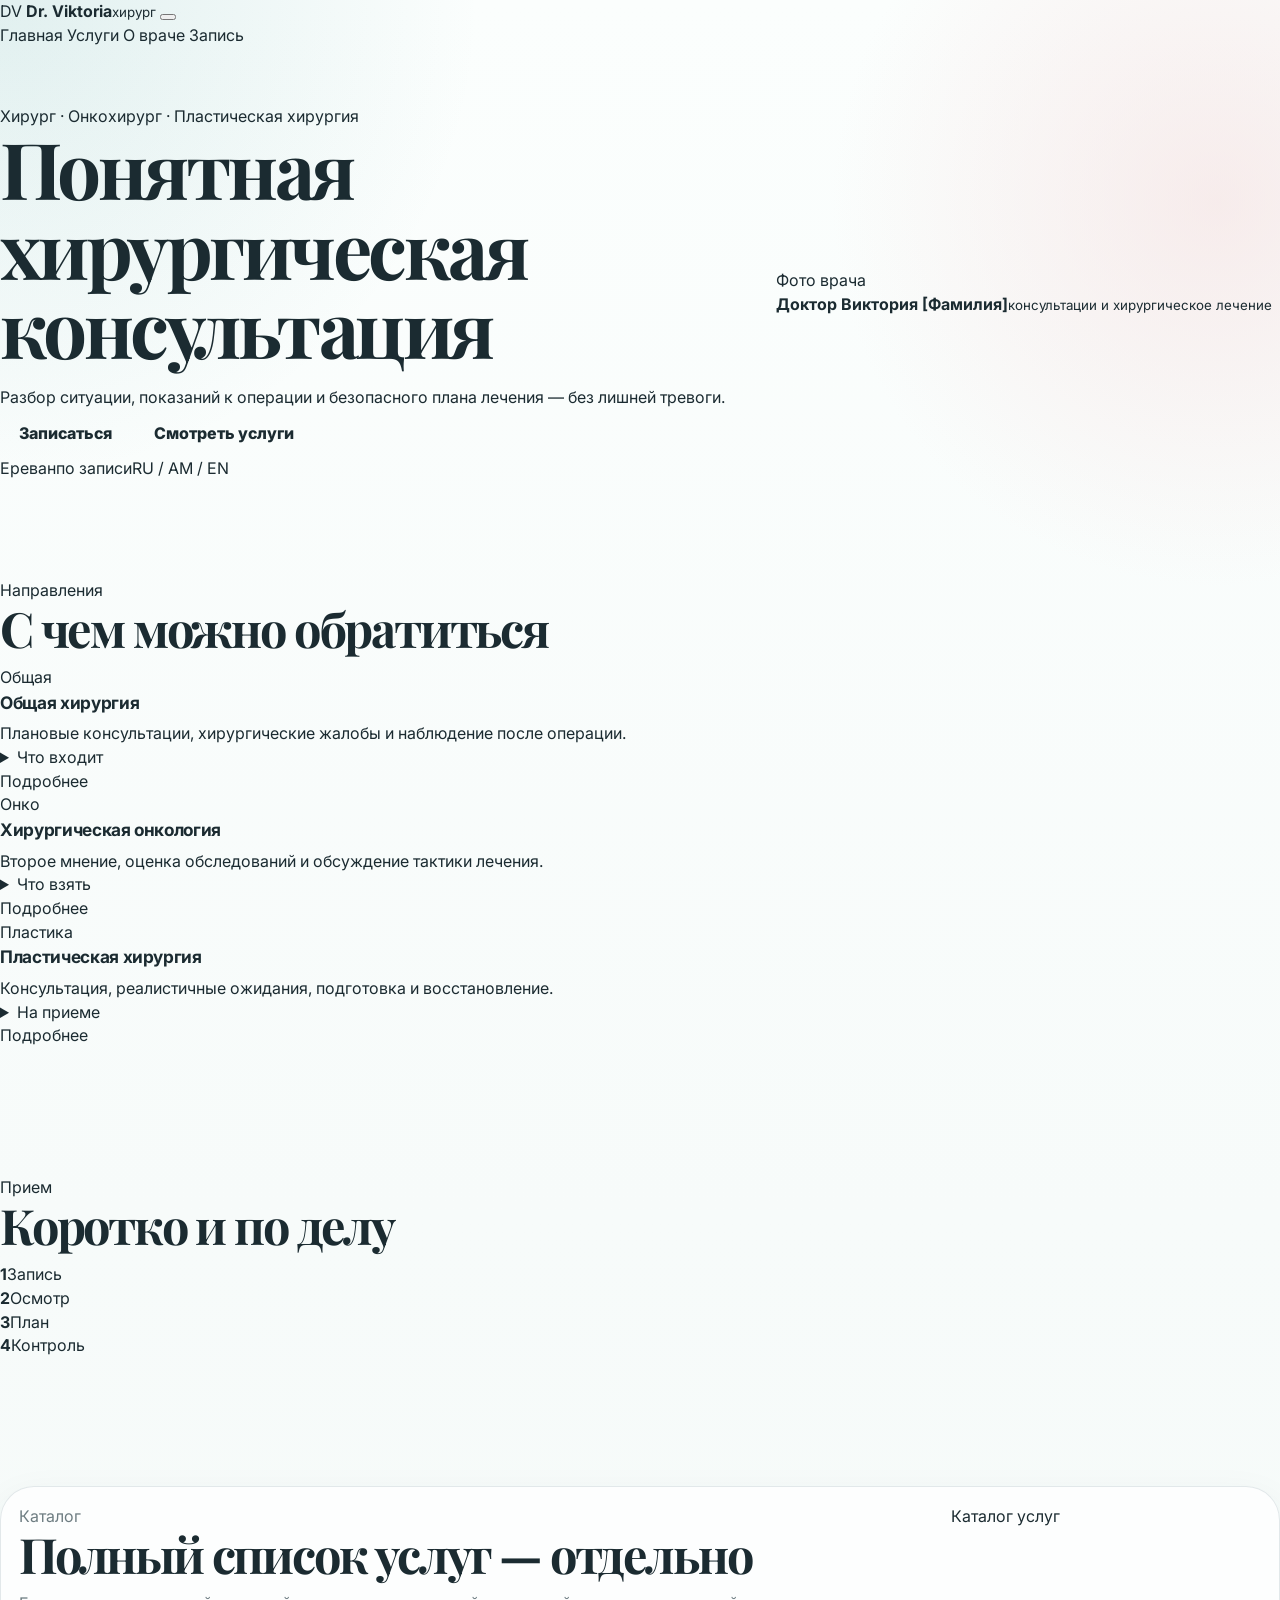
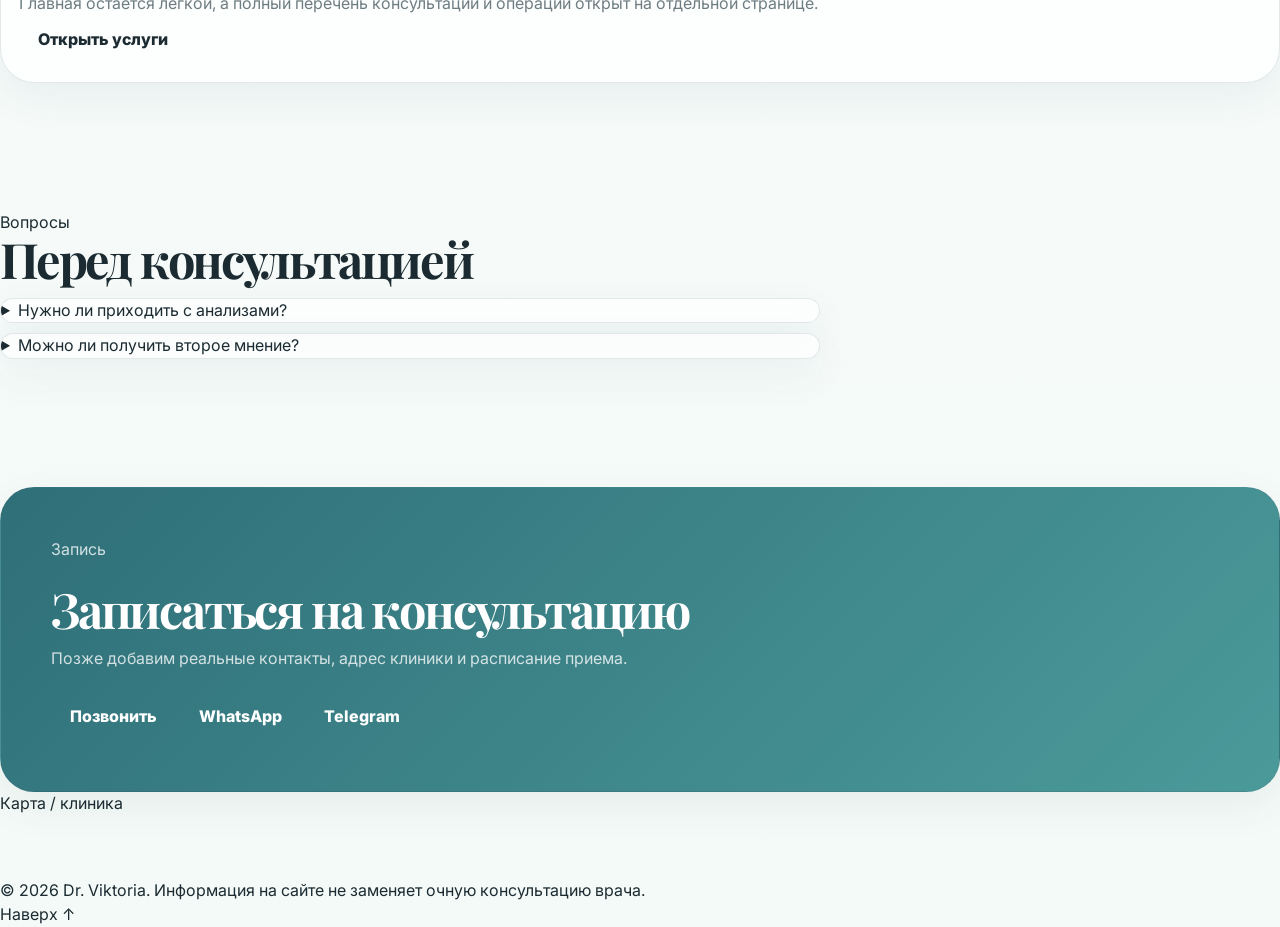
==== index.html @ 101739ef "Rebuild homepage with clean compact structure" ====
<!doctype html>
<html lang="ru">
  <head>
    <meta charset="UTF-8" />
    <meta name="viewport" content="width=device-width, initial-scale=1.0" />
    <meta name="description" content="Dr. Viktoria — хирург: консультации, общая хирургия, онкохирургия и пластическая хирургия." />
    <title>Dr. Viktoria — хирург</title>
    <link rel="preconnect" href="https://fonts.googleapis.com" />
    <link rel="preconnect" href="https://fonts.gstatic.com" crossorigin />
    <link href="https://fonts.googleapis.com/css2?family=Inter:wght@400;500;600;700;800&family=Playfair+Display:wght@600;700&display=swap" rel="stylesheet" />
    <link rel="stylesheet" href="styles.css?v=5" />
  </head>
  <body>
    <header class="header">
      <a class="brand" href="index.html" aria-label="На главную">
        <span class="brand-mark">DV</span>
        <span><strong>Dr. Viktoria</strong><small>хирург</small></span>
      </a>

      <button class="menu-button" type="button" aria-label="Открыть меню" aria-expanded="false">
        <span></span><span></span>
      </button>

      <nav class="nav" aria-label="Основная навигация">
        <a href="index.html">Главная</a>
        <a href="services.html">Услуги</a>
        <a href="about.html">О враче</a>
        <a class="nav-cta" href="#contacts">Запись</a>
      </nav>
    </header>

    <main>
      <section class="hero container">
        <div class="hero-copy">
          <p class="label">Хирург · Онкохирург · Пластическая хирургия</p>
          <h1>Понятная хирургическая консультация</h1>
          <p class="lead">Разбор ситуации, показаний к операции и безопасного плана лечения — без лишней тревоги.</p>
          <div class="actions">
            <a class="button primary" href="#contacts">Записаться</a>
            <a class="button secondary" href="services.html">Смотреть услуги</a>
          </div>
          <div class="chips" aria-label="Краткая информация">
            <span>Ереван</span><span>по записи</span><span>RU / AM / EN</span>
          </div>
        </div>
        <div class="photo-card hero-photo">
          <span>Фото врача</span>
          <div class="photo-note"><strong>Доктор Виктория [Фамилия]</strong><small>консультации и хирургическое лечение</small></div>
        </div>
      </section>

      <section class="section container">
        <div class="section-head">
          <p class="label">Направления</p>
          <h2>С чем можно обратиться</h2>
        </div>

        <div class="cards three">
          <article class="card service-preview">
            <div class="thumb">Общая</div>
            <h3>Общая хирургия</h3>
            <p>Плановые консультации, хирургические жалобы и наблюдение после операции.</p>
            <details>
              <summary>Что входит</summary>
              <p>Прием, осмотр, разбор обследований и план дальнейших действий.</p>
            </details>
            <a class="text-link" href="services.html#general">Подробнее</a>
          </article>

          <article class="card service-preview">
            <div class="thumb blue">Онко</div>
            <h3>Хирургическая онкология</h3>
            <p>Второе мнение, оценка обследований и обсуждение тактики лечения.</p>
            <details>
              <summary>Что взять</summary>
              <p>Заключения, анализы, снимки и предложенный ранее план лечения.</p>
            </details>
            <a class="text-link" href="services.html#oncology">Подробнее</a>
          </article>

          <article class="card service-preview">
            <div class="thumb pink">Пластика</div>
            <h3>Пластическая хирургия</h3>
            <p>Консультация, реалистичные ожидания, подготовка и восстановление.</p>
            <details>
              <summary>На приеме</summary>
              <p>Разбор запроса, медицинских ограничений и возможного плана коррекции.</p>
            </details>
            <a class="text-link" href="services.html#plastic">Подробнее</a>
          </article>
        </div>
      </section>

      <section class="section container compact">
        <div class="process-card">
          <div>
            <p class="label">Прием</p>
            <h2>Коротко и по делу</h2>
          </div>
          <div class="steps">
            <div class="step"><b>1</b><span>Запись</span></div>
            <div class="step"><b>2</b><span>Осмотр</span></div>
            <div class="step"><b>3</b><span>План</span></div>
            <div class="step"><b>4</b><span>Контроль</span></div>
          </div>
        </div>
      </section>

      <section class="section container compact">
        <div class="wide-card">
          <div>
            <p class="label">Каталог</p>
            <h2>Полный список услуг — отдельно</h2>
            <p>Главная остается легкой, а полный перечень консультаций и операций открыт на отдельной странице.</p>
            <a class="button secondary" href="services.html">Открыть услуги</a>
          </div>
          <div class="image-slot">Каталог услуг</div>
        </div>
      </section>

      <section class="section faq-section" id="faq">
        <div class="container">
          <div class="section-head">
            <p class="label">Вопросы</p>
            <h2>Перед консультацией</h2>
          </div>
          <div class="faq-list">
            <details class="faq-item">
              <summary>Нужно ли приходить с анализами?</summary>
              <p>Если обследования уже есть, лучше взять их с собой. Если нет — врач подскажет, что действительно нужно.</p>
            </details>
            <details class="faq-item">
              <summary>Можно ли получить второе мнение?</summary>
              <p>Да, можно прийти с диагнозом, заключениями и предложенным планом лечения.</p>
            </details>
          </div>
        </div>
      </section>

      <section class="section container" id="contacts">
        <div class="contact-grid">
          <div class="contact-card">
            <p class="label">Запись</p>
            <h2>Записаться на консультацию</h2>
            <p>Позже добавим реальные контакты, адрес клиники и расписание приема.</p>
            <div class="actions">
              <a class="button light" href="tel:+000000000000">Позвонить</a>
              <a class="button light" href="https://wa.me/000000000000">WhatsApp</a>
              <a class="button light" href="https://t.me/username">Telegram</a>
            </div>
          </div>
          <div class="image-slot map-slot">Карта / клиника</div>
        </div>
      </section>
    </main>

    <footer class="footer container">
      <p>© <span id="year"></span> Dr. Viktoria. Информация на сайте не заменяет очную консультацию врача.</p>
      <a href="#top">Наверх ↑</a>
    </footer>

    <script src="script.js?v=3"></script>
  </body>
</html>
---- styles.css ----
:root {
  --bg: #f7fbfa;
  --bg-soft: #edf6f4;
  --surface: #ffffff;
  --surface-soft: #f6fbfa;
  --ink: #1b2b31;
  --muted: #6e7d82;
  --line: rgba(67, 103, 111, 0.14);
  --accent: #5aa7a9;
  --accent-dark: #2f6f78;
  --accent-soft: #dff3f2;
  --blush: #f4dfdf;
  --sand: #f7efe5;
  --shadow: 0 20px 55px rgba(31, 73, 80, 0.1);
  --radius-xl: 34px;
  --radius-lg: 26px;
  --radius-md: 18px;
  --max: 1140px;
}

* { box-sizing: border-box; }
html { scroll-behavior: smooth; }
body {
  margin: 0;
  color: var(--ink);
  background:
    radial-gradient(circle at 0% 0%, rgba(90, 167, 169, 0.16), transparent 30rem),
    radial-gradient(circle at 95% 8%, rgba(244, 223, 223, 0.58), transparent 24rem),
    linear-gradient(180deg, #fbfefd 0%, var(--bg) 48%, #f4faf8 100%);
  font-family: Inter, system-ui, -apple-system, BlinkMacSystemFont, "Segoe UI", sans-serif;
  line-height: 1.48;
}
body.nav-open { overflow: hidden; }
a { color: inherit; text-decoration: none; }
button { font: inherit; }

.site-header {
  position: sticky;
  top: 0;
  z-index: 50;
  display: flex;
  align-items: center;
  justify-content: space-between;
  gap: 18px;
  width: min(var(--max), calc(100% - 32px));
  margin: 14px auto 0;
  padding: 10px 12px 10px 14px;
  border: 1px solid rgba(255, 255, 255, 0.8);
  border-radius: 999px;
  background: rgba(251, 254, 253, 0.86);
  box-shadow: 0 16px 42px rgba(31, 73, 80, 0.09);
  backdrop-filter: blur(18px);
}
.logo { display: inline-flex; align-items: center; gap: 10px; min-width: max-content; }
.logo-mark {
  display: grid;
  place-items: center;
  width: 40px;
  height: 40px;
  border-radius: 50%;
  color: #fff;
  background: linear-gradient(135deg, var(--accent-dark), var(--accent));
  font-family: "Playfair Display", Georgia, serif;
  font-weight: 700;
  letter-spacing: -0.04em;
}
.logo strong, .logo small { display: block; }
.logo strong { font-size: 0.96rem; line-height: 1.1; }
.logo small { color: var(--muted); font-size: 0.76rem; }
.main-nav { display: flex; align-items: center; justify-content: center; gap: 4px; }
.main-nav a {
  padding: 9px 12px;
  border-radius: 999px;
  color: rgba(27, 43, 49, 0.7);
  font-size: 0.92rem;
  transition: color 0.2s ease, background 0.2s ease;
}
.main-nav a:hover, .main-nav a:focus-visible, .main-nav a.active { color: var(--ink); background: rgba(90, 167, 169, 0.12); }
.nav-contact { color: var(--accent-dark) !important; font-weight: 800; }
.nav-toggle { display: none; width: 42px; height: 42px; border: 0; border-radius: 50%; background: var(--accent-dark); cursor: pointer; }
.nav-toggle span { display: block; width: 18px; height: 2px; margin: 5px auto; border-radius: 99px; background: #fff; transition: transform 0.2s ease; }
body.nav-open .nav-toggle span:first-child { transform: translateY(3.5px) rotate(45deg); }
body.nav-open .nav-toggle span:last-child { transform: translateY(-3.5px) rotate(-45deg); }

.section-pad { width: min(var(--max), calc(100% - 32px)); margin-inline: auto; }
.section { padding-top: 64px; padding-bottom: 64px; }
.compact-section { padding-top: 48px; padding-bottom: 48px; }

h1, h2, h3, p { margin-top: 0; }
h1, h2 { font-family: "Playfair Display", Georgia, serif; letter-spacing: -0.045em; line-height: 1.02; }
h1 { max-width: 760px; margin-bottom: 18px; font-size: clamp(3rem, 6.1vw, 5.55rem); }
h2 { margin-bottom: 14px; font-size: clamp(2rem, 3.8vw, 3.65rem); }
h3 { margin-bottom: 7px; font-size: 1.08rem; letter-spacing: -0.02em; }
p { margin-bottom: 0; }
.eyebrow { margin: 0 0 10px; color: var(--accent-dark); font-size: 0.73rem; font-weight: 800; letter-spacing: 0.12em; text-transform: uppercase; }
.hero-text, .section-heading p:not(.eyebrow), .page-hero p, .wide-card p, .direction-card p, .service-card p, .faq-item p, .contact-card p, .case-card p { color: var(--muted); }

.button {
  display: inline-flex;
  align-items: center;
  justify-content: center;
  min-height: 46px;
  padding: 11px 18px;
  border: 1px solid transparent;
  border-radius: 999px;
  font-weight: 800;
  transition: transform 0.2s ease, box-shadow 0.2s ease, background 0.2s ease;
}
.button:hover, .button:focus-visible { transform: translateY(-2px); }
.button-primary { color: #fff; background: linear-gradient(135deg, var(--accent-dark), var(--accent)); box-shadow: 0 14px 30px rgba(47, 111, 120, 0.18); }
.button-secondary { color: var(--accent-dark); background: rgba(255, 255, 255, 0.78); border-color: var(--line); }
.button-light { color: var(--accent-dark); background: #fff; }
.hero-actions, .contact-actions { display: flex; flex-wrap: wrap; gap: 10px; }

.hero {
  display: grid;
  grid-template-columns: minmax(0, 1.02fr) minmax(300px, 0.7fr);
  gap: 42px;
  align-items: center;
  padding: 58px 0 34px;
}
.hero-text { max-width: 560px; margin-bottom: 24px; font-size: clamp(1rem, 1.35vw, 1.18rem); }
.hero-pills { display: flex; flex-wrap: wrap; gap: 8px; margin-top: 22px; }
.hero-pills span {
  display: inline-flex;
  padding: 8px 12px;
  border: 1px solid var(--line);
  border-radius: 999px;
  color: var(--accent-dark);
  background: rgba(255, 255, 255, 0.64);
  font-size: 0.86rem;
  font-weight: 800;
}

.hero-visual {
  position: relative;
  min-height: 420px;
  padding: 16px;
  border-radius: var(--radius-xl);
  background: linear-gradient(180deg, rgba(255,255,255,.62), rgba(255,255,255,.2));
  box-shadow: var(--shadow);
}
.visual-placeholder {
  position: relative;
  display: grid;
  place-items: center;
  border: 1px dashed rgba(47, 111, 120, 0.23);
  color: rgba(47, 111, 120, 0.72);
  background:
    radial-gradient(circle at 30% 20%, rgba(255,255,255,.75), transparent 9rem),
    linear-gradient(135deg, var(--accent-soft), #f9fdfc);
  overflow: hidden;
}
.visual-placeholder::before,
.visual-placeholder::after {
  content: "";
  position: absolute;
  border-radius: 999px;
  background: rgba(255,255,255,.48);
}
.visual-placeholder::before { width: 120px; height: 120px; right: -34px; top: -28px; }
.visual-placeholder::after { width: 90px; height: 90px; left: -30px; bottom: -26px; background: rgba(90,167,169,.12); }
.visual-placeholder span, .case-image { position: relative; z-index: 1; font-weight: 800; }
.accent-soft { background: linear-gradient(135deg, #e0f2f8, #f8fdfd); }
.blush-soft { background: linear-gradient(135deg, var(--blush), #fff9f9); color: rgba(128, 82, 89, 0.78); border-color: rgba(180, 115, 126, 0.2); }
.portrait-placeholder { width: 100%; height: 100%; min-height: 388px; border-radius: 28px; }
.placeholder-icon {
  display: grid;
  place-items: center;
  width: 122px;
  height: 122px;
  border-radius: 50%;
  background: rgba(255,255,255,.6);
}
.floating-note {
  position: absolute;
  right: 28px;
  bottom: 28px;
  z-index: 2;
  max-width: calc(100% - 56px);
  padding: 14px 16px;
  border: 1px solid rgba(255,255,255,.72);
  border-radius: 18px;
  background: rgba(255,255,255,.82);
  box-shadow: 0 16px 38px rgba(31, 73, 80, 0.12);
  backdrop-filter: blur(14px);
}
.floating-note strong, .floating-note span { display: block; }
.floating-note span { color: var(--muted); font-size: 0.86rem; margin-top: 2px; }

.section-heading { max-width: 760px; margin-bottom: 28px; }
.light-heading { margin-bottom: 22px; }
.directions-grid { display: grid; grid-template-columns: repeat(3, minmax(0, 1fr)); gap: 16px; }
.direction-card, .service-card, .wide-card, .faq-item, .contact-card, .documents-grid article, .case-card {
  border: 1px solid var(--line);
  background: rgba(255,255,255,.72);
  box-shadow: 0 15px 42px rgba(31, 73, 80, 0.065);
}
.direction-card { border-radius: var(--radius-lg); overflow: hidden; }
.card-media { height: 150px; border: 0; border-radius: 0; }
.card-body { padding: 18px; }
.direction-card details, .service-card details { margin-top: 12px; color: var(--muted); }
.direction-card summary, .service-card summary {
  cursor: pointer;
  color: var(--accent-dark);
  font-weight: 800;
}
.direction-card ul { margin: 10px 0 0; padding-left: 18px; color: var(--muted); }
.card-link { display: inline-flex; margin-top: 16px; color: var(--accent-dark); font-weight: 800; }
.card-link::after { content: " →"; }

.feature-band {
  display: grid;
  grid-template-columns: minmax(240px, .62fr) minmax(0, 1fr);
  gap: 20px;
  align-items: center;
  padding-top: 44px;
  padding-bottom: 44px;
}
.mini-steps { display: grid; grid-template-columns: repeat(4, minmax(0, 1fr)); gap: 10px; }
.mini-steps article {
  display: flex;
  align-items: center;
  gap: 10px;
  min-height: 74px;
  padding: 14px;
  border: 1px solid var(--line);
  border-radius: var(--radius-md);
  background: rgba(255,255,255,.7);
}
.mini-steps span {
  display: grid;
  place-items: center;
  flex: 0 0 auto;
  width: 32px;
  height: 32px;
  border-radius: 50%;
  color: #fff;
  background: var(--accent-dark);
  font-weight: 800;
}

.split-lite { padding-top: 44px; padding-bottom: 44px; }
.wide-card {
  display: grid;
  grid-template-columns: minmax(0, 1fr) 310px;
  gap: 18px;
  align-items: stretch;
  padding: 18px;
  border-radius: var(--radius-xl);
}
.wide-card-copy { padding: 14px 10px 14px 14px; }
.wide-card-copy p { max-width: 560px; margin-bottom: 18px; }
.wide-card-media { min-height: 220px; border-radius: 22px; }

.muted {
  width: 100%;
  max-width: none;
  border-top: 1px solid rgba(67, 103, 111, 0.08);
  border-bottom: 1px solid rgba(67, 103, 111, 0.08);
  background: linear-gradient(180deg, var(--bg-soft), #f7fbfa);
}
.faq-list { display: grid; gap: 10px; max-width: 820px; }
.faq-item { border-radius: 18px; overflow: hidden; }
.faq-item button {
  display: flex;
  align-items: center;
  justify-content: space-between;
  gap: 16px;
  width: 100%;
  padding: 17px 18px;
  border: 0;
  color: var(--ink);
  background: transparent;
  cursor: pointer;
  text-align: left;
  font-weight: 800;
}
.faq-item button span { display: grid; place-items: center; flex: 0 0 auto; width: 28px; height: 28px; border-radius: 50%; color: #fff; background: var(--accent-dark); transition: transform .2s ease; }
.faq-item.open button span { transform: rotate(45deg); }
.faq-item p { display: none; margin: -4px 18px 18px; max-width: 680px; }
.faq-item.open p { display: block; }

.contact-section { display: grid; grid-template-columns: minmax(0, 1fr) minmax(280px, .45fr); gap: 18px; padding-top: 54px; padding-bottom: 54px; }
.contact-card { padding: clamp(26px, 4.6vw, 50px); border-radius: var(--radius-xl); color: #fff; background: linear-gradient(135deg, var(--accent-dark), #4b9a9a); }
.contact-card .eyebrow, .contact-card p { color: rgba(255,255,255,.78); }
.contact-card p { margin-bottom: 22px; }
.contact-card .button-secondary { color: #fff; background: rgba(255,255,255,.12); border-color: rgba(255,255,255,.28); }
.contact-visual { min-height: 260px; border-radius: var(--radius-xl); }

.page-hero { padding: 66px 0 32px; }
.page-hero h1 { margin-bottom: 14px; }
.page-hero p { max-width: 670px; font-size: 1.04rem; color: var(--muted); }
.page-hero-visual, .about-hero { display: grid; grid-template-columns: minmax(0, 1fr) 320px; gap: 28px; align-items: center; }
.page-visual, .profile-photo { min-height: 260px; border-radius: var(--radius-xl); }
.filter-panel { display: flex; flex-wrap: wrap; gap: 8px; margin-bottom: 22px; }
.sticky-filter { position: sticky; top: 76px; z-index: 20; padding: 9px; margin-inline: -9px; border-radius: 999px; background: rgba(247,251,250,.82); backdrop-filter: blur(14px); }
.filter-btn { padding: 9px 14px; border: 1px solid var(--line); border-radius: 999px; color: var(--accent-dark); background: rgba(255,255,255,.78); cursor: pointer; font-weight: 800; }
.filter-btn.active { color: #fff; background: var(--accent-dark); }
.service-section-label { margin-top: 24px; }
.services-grid, .cases-grid, .documents-grid { display: grid; gap: 14px; }
.services-grid { grid-template-columns: repeat(3, minmax(0, 1fr)); }
.catalog-grid { margin-bottom: 28px; }
.service-card { min-height: 0; padding: 14px; border-radius: var(--radius-lg); }
.service-card.is-hidden { display: none; }
.visual-service { display: grid; gap: 14px; }
.service-media { height: 120px; border-radius: 18px; }
.service-card span, .case-card span, .documents-grid span {
  display: inline-block;
  margin-bottom: 8px;
  color: var(--accent-dark);
  font-size: 0.7rem;
  font-weight: 800;
  letter-spacing: 0.08em;
  text-transform: uppercase;
}
.service-card details p { margin-top: 8px; font-size: .92rem; }

.documents-grid { grid-template-columns: repeat(4, minmax(0, 1fr)); }
.documents-grid article { padding: 14px; border-radius: var(--radius-lg); }
.doc-thumb { height: 100px; margin-bottom: 12px; border-radius: 16px; }
.cases-grid { grid-template-columns: repeat(3, minmax(0, 1fr)); }
.case-card { padding: 14px; border-radius: var(--radius-lg); }
.case-image { display: grid; place-items: center; height: 170px; margin-bottom: 14px; border-radius: 18px; font-weight: 800; }

.site-footer { display: flex; align-items: center; justify-content: space-between; gap: 20px; width: min(var(--max), calc(100% - 32px)); margin: 0 auto; padding: 26px 0 34px; color: var(--muted); font-size: 0.88rem; }
.site-footer p { margin: 0; }
.site-footer a { color: var(--accent-dark); font-weight: 800; }

@media (max-width: 1080px) {
  .hero, .page-hero-visual, .about-hero, .feature-band, .wide-card, .contact-section { grid-template-columns: 1fr; }
  .directions-grid, .services-grid, .cases-grid { grid-template-columns: repeat(2, minmax(0, 1fr)); }
  .documents-grid { grid-template-columns: repeat(2, minmax(0, 1fr)); }
  .hero-visual { min-height: 360px; }
  .portrait-placeholder { min-height: 330px; }
}

@media (max-width: 820px) {
  .site-header { width: min(100% - 20px, var(--max)); margin-top: 10px; padding: 8px 10px 8px 12px; }
  .nav-toggle { display: block; }
  .main-nav { position: fixed; inset: 66px 10px auto; display: none; flex-direction: column; align-items: stretch; padding: 10px; border: 1px solid var(--line); border-radius: 22px; background: rgba(251,254,253,.98); box-shadow: var(--shadow); }
  body.nav-open .main-nav { display: flex; }
  .main-nav a { padding: 13px 14px; }
  .section-pad, .site-footer { width: min(100% - 22px, var(--max)); }

  .hero { padding: 34px 0 22px; gap: 20px; }
  h1 { font-size: clamp(2.34rem, 11.5vw, 4rem); margin-bottom: 12px; }
  h2 { font-size: clamp(1.8rem, 8.4vw, 2.8rem); margin-bottom: 10px; }
  h3 { font-size: 1rem; }
  .eyebrow { margin-bottom: 7px; font-size: 0.66rem; }
  .hero-text { margin-bottom: 17px; font-size: 0.96rem; }
  .button { min-height: 43px; padding: 10px 15px; }
  .hero-pills { margin-top: 16px; }
  .hero-pills span { padding: 7px 10px; font-size: .78rem; }

  .hero-visual { min-height: 270px; padding: 12px; border-radius: 26px; }
  .portrait-placeholder { min-height: 246px; border-radius: 21px; }
  .placeholder-icon { width: 96px; height: 96px; }
  .floating-note { right: 18px; bottom: 18px; max-width: calc(100% - 36px); padding: 11px 13px; border-radius: 15px; }
  .floating-note strong { font-size: .9rem; }
  .floating-note span { font-size: .76rem; }

  .section, .compact-section, .split-lite, .feature-band { padding-top: 42px; padding-bottom: 42px; }
  .directions-grid, .services-grid, .cases-grid, .documents-grid, .mini-steps { grid-template-columns: 1fr; }
  .section-heading { margin-bottom: 18px; }
  .card-media { height: 118px; }
  .card-body { padding: 15px; }
  .direction-card p, .wide-card p, .service-card p, .faq-item p, .contact-card p { font-size: .92rem; }
  .mini-steps { gap: 8px; }
  .mini-steps article { min-height: 54px; padding: 12px; }
  .wide-card { padding: 14px; border-radius: 24px; }
  .wide-card-copy { padding: 4px; }
  .wide-card-media { min-height: 150px; border-radius: 18px; }
  .page-hero { padding: 42px 0 18px; }
  .page-hero p { font-size: .96rem; }
  .page-visual, .profile-photo { min-height: 190px; border-radius: 22px; }
  .sticky-filter { position: static; padding: 0; margin-inline: 0; border-radius: 0; background: transparent; backdrop-filter: none; }
  .filter-panel { gap: 7px; margin-bottom: 16px; }
  .filter-btn { padding: 9px 12px; font-size: .84rem; }
  .service-media { height: 96px; }
  .doc-thumb { height: 82px; }
  .case-image { height: 140px; }
  .faq-item button { padding: 14px 15px; }
  .faq-item p { margin: -3px 15px 15px; }
  .contact-card { border-radius: 24px; }
  .contact-card p { margin-bottom: 16px; }
  .contact-visual { min-height: 170px; border-radius: 24px; }
  .site-footer { flex-direction: column; align-items: flex-start; padding-top: 22px; }
}

@media (max-width: 520px) {
  .logo-mark { width: 36px; height: 36px; }
  .logo strong { font-size: 0.86rem; }
  .logo small { font-size: 0.7rem; }
  .nav-toggle { width: 38px; height: 38px; }
  .hero-actions .button, .contact-actions .button { width: 100%; }
  .hero-pills { display: grid; grid-template-columns: repeat(3, 1fr); }
  .hero-pills span { justify-content: center; text-align: center; }
}
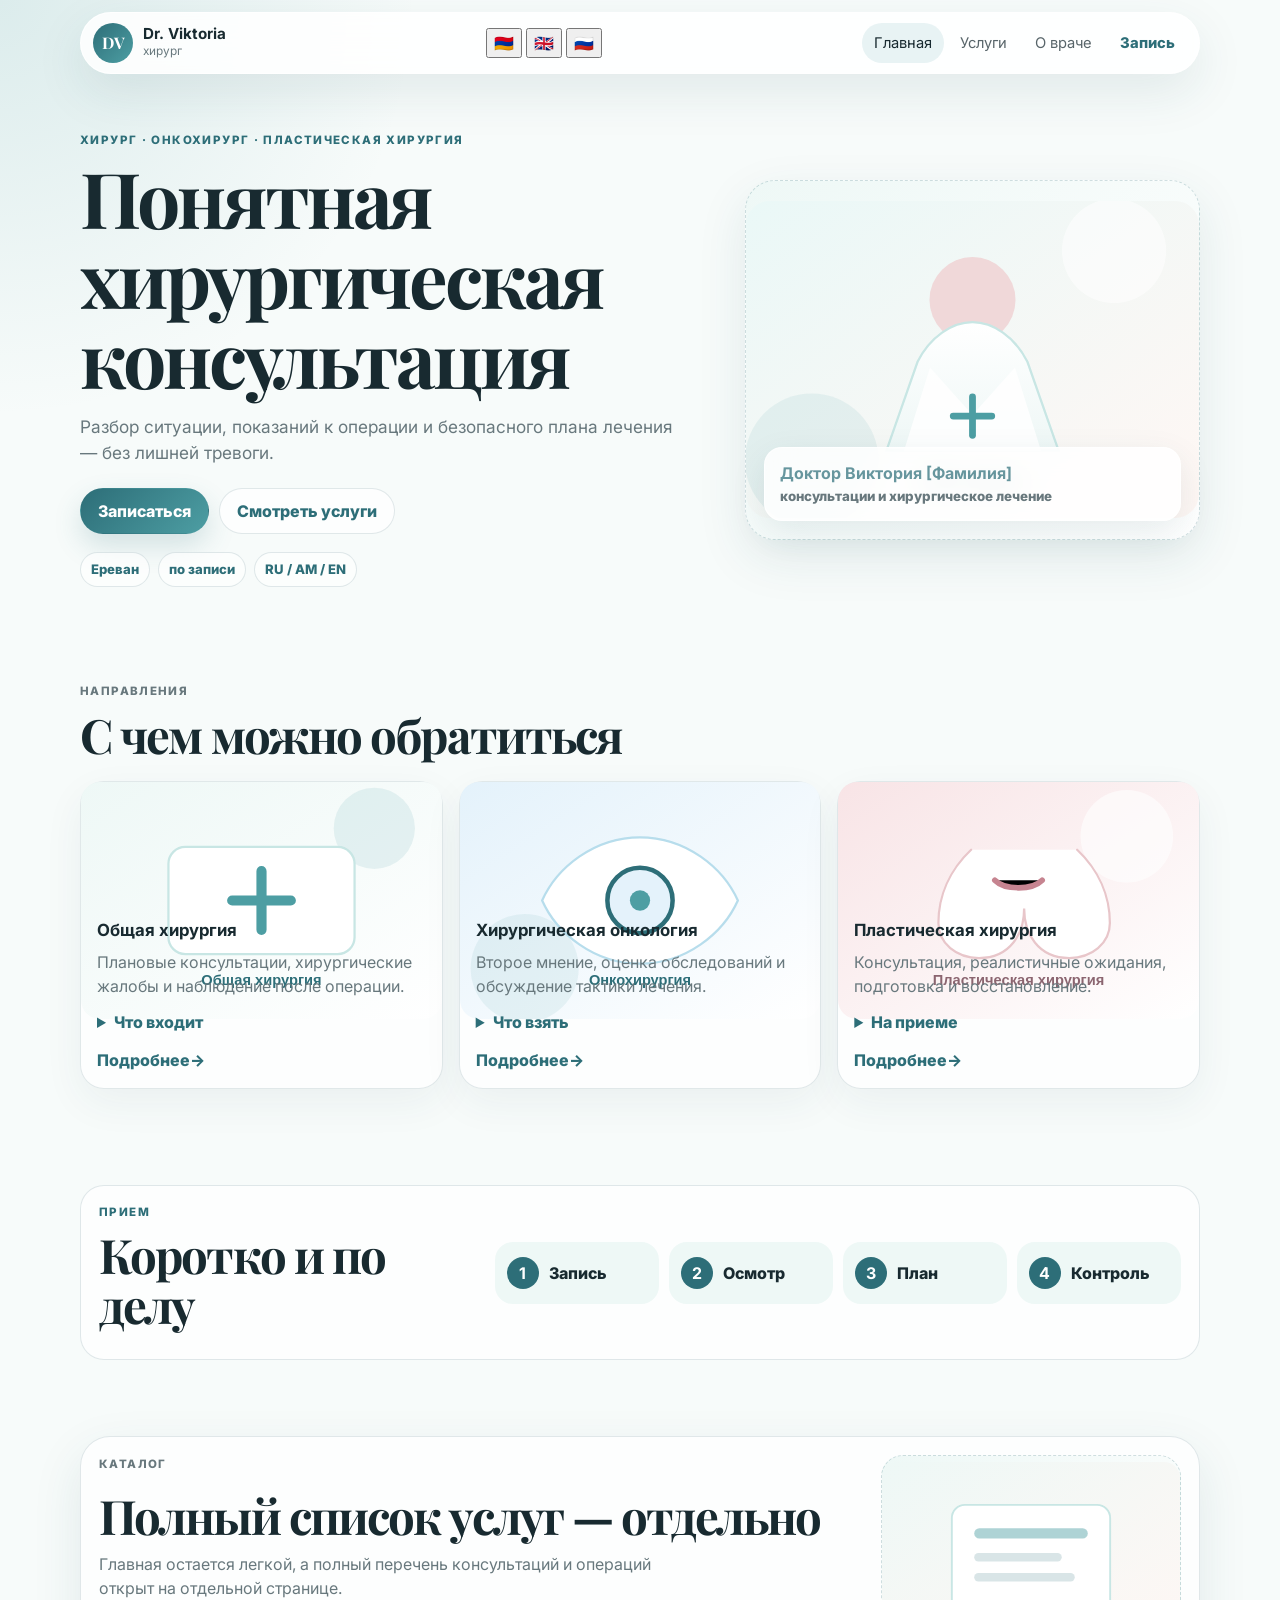
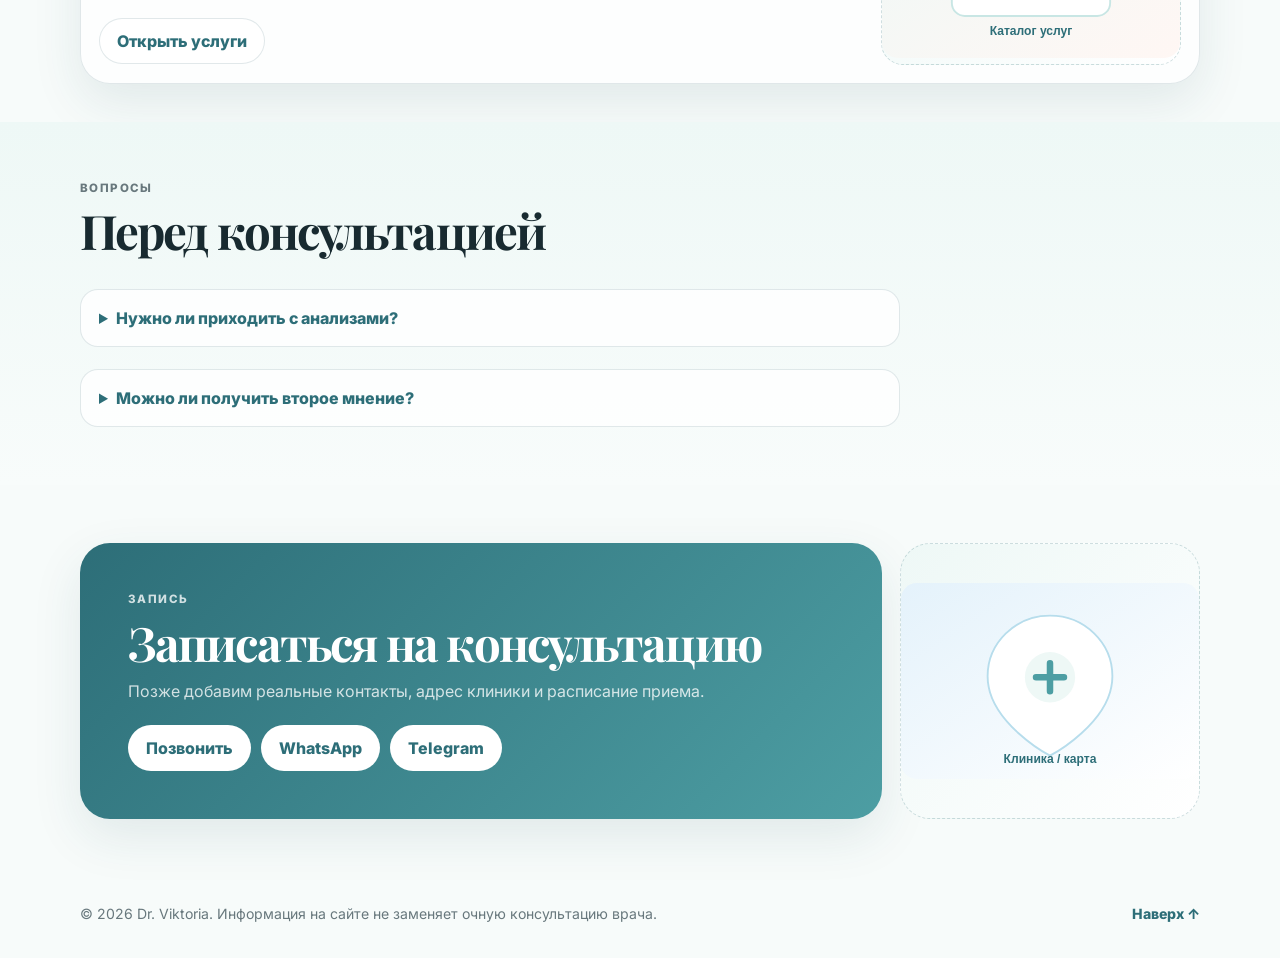
==== commit 39808188: "Add language switcher and placeholder images to homepage" ====
--- a/index.html
+++ b/index.html
@@ -8,85 +8,91 @@
     <link rel="preconnect" href="https://fonts.googleapis.com" />
     <link rel="preconnect" href="https://fonts.gstatic.com" crossorigin />
     <link href="https://fonts.googleapis.com/css2?family=Inter:wght@400;500;600;700;800&family=Playfair+Display:wght@600;700&display=swap" rel="stylesheet" />
-    <link rel="stylesheet" href="styles.css?v=5" />
+    <link rel="stylesheet" href="styles.css?v=6" />
   </head>
   <body>
     <header class="header">
       <a class="brand" href="index.html" aria-label="На главную">
         <span class="brand-mark">DV</span>
-        <span><strong>Dr. Viktoria</strong><small>хирург</small></span>
+        <span><strong>Dr. Viktoria</strong><small data-i18n="brand.role">хирург</small></span>
       </a>
+
+      <div class="language-switch" aria-label="Выбор языка">
+        <button type="button" data-lang="hy" aria-label="Հայերեն">🇦🇲</button>
+        <button type="button" data-lang="en" aria-label="English">🇬🇧</button>
+        <button type="button" data-lang="ru" aria-label="Русский">🇷🇺</button>
+      </div>
 
       <button class="menu-button" type="button" aria-label="Открыть меню" aria-expanded="false">
         <span></span><span></span>
       </button>
 
       <nav class="nav" aria-label="Основная навигация">
-        <a href="index.html">Главная</a>
-        <a href="services.html">Услуги</a>
-        <a href="about.html">О враче</a>
-        <a class="nav-cta" href="#contacts">Запись</a>
+        <a href="index.html" data-i18n="nav.home">Главная</a>
+        <a href="services.html" data-i18n="nav.services">Услуги</a>
+        <a href="about.html" data-i18n="nav.about">О враче</a>
+        <a class="nav-cta" href="#contacts" data-i18n="nav.book">Запись</a>
       </nav>
     </header>
 
     <main>
       <section class="hero container">
         <div class="hero-copy">
-          <p class="label">Хирург · Онкохирург · Пластическая хирургия</p>
-          <h1>Понятная хирургическая консультация</h1>
-          <p class="lead">Разбор ситуации, показаний к операции и безопасного плана лечения — без лишней тревоги.</p>
+          <p class="label" data-i18n="home.hero.label">Хирург · Онкохирург · Пластическая хирургия</p>
+          <h1 data-i18n="home.hero.title">Понятная хирургическая консультация</h1>
+          <p class="lead" data-i18n="home.hero.text">Разбор ситуации, показаний к операции и безопасного плана лечения — без лишней тревоги.</p>
           <div class="actions">
-            <a class="button primary" href="#contacts">Записаться</a>
-            <a class="button secondary" href="services.html">Смотреть услуги</a>
+            <a class="button primary" href="#contacts" data-i18n="common.book">Записаться</a>
+            <a class="button secondary" href="services.html" data-i18n="common.viewServices">Смотреть услуги</a>
           </div>
           <div class="chips" aria-label="Краткая информация">
-            <span>Ереван</span><span>по записи</span><span>RU / AM / EN</span>
+            <span data-i18n="common.city">Ереван</span><span data-i18n="common.byAppointment">по записи</span><span>RU / AM / EN</span>
           </div>
         </div>
         <div class="photo-card hero-photo">
-          <span>Фото врача</span>
-          <div class="photo-note"><strong>Доктор Виктория [Фамилия]</strong><small>консультации и хирургическое лечение</small></div>
+          <img src="assets/doctor.svg" alt="Фото врача" />
+          <div class="photo-note"><strong data-i18n="doctor.name">Доктор Виктория [Фамилия]</strong><small data-i18n="home.hero.note">консультации и хирургическое лечение</small></div>
         </div>
       </section>
 
       <section class="section container">
         <div class="section-head">
-          <p class="label">Направления</p>
-          <h2>С чем можно обратиться</h2>
+          <p class="label" data-i18n="home.directions.label">Направления</p>
+          <h2 data-i18n="home.directions.title">С чем можно обратиться</h2>
         </div>
 
         <div class="cards three">
           <article class="card service-preview">
-            <div class="thumb">Общая</div>
-            <h3>Общая хирургия</h3>
-            <p>Плановые консультации, хирургические жалобы и наблюдение после операции.</p>
+            <div class="thumb"><img src="assets/general-surgery.svg" alt="Общая хирургия" /></div>
+            <h3 data-i18n="service.general.title">Общая хирургия</h3>
+            <p data-i18n="service.general.short">Плановые консультации, хирургические жалобы и наблюдение после операции.</p>
             <details>
-              <summary>Что входит</summary>
-              <p>Прием, осмотр, разбор обследований и план дальнейших действий.</p>
+              <summary data-i18n="common.whatIncluded">Что входит</summary>
+              <p data-i18n="service.general.more">Прием, осмотр, разбор обследований и план дальнейших действий.</p>
             </details>
-            <a class="text-link" href="services.html#general">Подробнее</a>
+            <a class="text-link" href="services.html#general" data-i18n="common.more">Подробнее</a>
           </article>
 
           <article class="card service-preview">
-            <div class="thumb blue">Онко</div>
-            <h3>Хирургическая онкология</h3>
-            <p>Второе мнение, оценка обследований и обсуждение тактики лечения.</p>
+            <div class="thumb"><img src="assets/oncology.svg" alt="Онкохирургия" /></div>
+            <h3 data-i18n="service.oncology.title">Хирургическая онкология</h3>
+            <p data-i18n="service.oncology.short">Второе мнение, оценка обследований и обсуждение тактики лечения.</p>
             <details>
-              <summary>Что взять</summary>
-              <p>Заключения, анализы, снимки и предложенный ранее план лечения.</p>
+              <summary data-i18n="common.whatToBring">Что взять</summary>
+              <p data-i18n="service.oncology.more">Заключения, анализы, снимки и предложенный ранее план лечения.</p>
             </details>
-            <a class="text-link" href="services.html#oncology">Подробнее</a>
+            <a class="text-link" href="services.html#oncology" data-i18n="common.more">Подробнее</a>
           </article>
 
           <article class="card service-preview">
-            <div class="thumb pink">Пластика</div>
-            <h3>Пластическая хирургия</h3>
-            <p>Консультация, реалистичные ожидания, подготовка и восстановление.</p>
+            <div class="thumb"><img src="assets/plastic.svg" alt="Пластическая хирургия" /></div>
+            <h3 data-i18n="service.plastic.title">Пластическая хирургия</h3>
+            <p data-i18n="service.plastic.short">Консультация, реалистичные ожидания, подготовка и восстановление.</p>
             <details>
-              <summary>На приеме</summary>
-              <p>Разбор запроса, медицинских ограничений и возможного плана коррекции.</p>
+              <summary data-i18n="common.atVisit">На приеме</summary>
+              <p data-i18n="service.plastic.more">Разбор запроса, медицинских ограничений и возможного плана коррекции.</p>
             </details>
-            <a class="text-link" href="services.html#plastic">Подробнее</a>
+            <a class="text-link" href="services.html#plastic" data-i18n="common.more">Подробнее</a>
           </article>
         </div>
       </section>
@@ -94,14 +100,14 @@
       <section class="section container compact">
         <div class="process-card">
           <div>
-            <p class="label">Прием</p>
-            <h2>Коротко и по делу</h2>
+            <p class="label" data-i18n="home.process.label">Прием</p>
+            <h2 data-i18n="home.process.title">Коротко и по делу</h2>
           </div>
           <div class="steps">
-            <div class="step"><b>1</b><span>Запись</span></div>
-            <div class="step"><b>2</b><span>Осмотр</span></div>
-            <div class="step"><b>3</b><span>План</span></div>
-            <div class="step"><b>4</b><span>Контроль</span></div>
+            <div class="step"><b>1</b><span data-i18n="step.book">Запись</span></div>
+            <div class="step"><b>2</b><span data-i18n="step.exam">Осмотр</span></div>
+            <div class="step"><b>3</b><span data-i18n="step.plan">План</span></div>
+            <div class="step"><b>4</b><span data-i18n="step.follow">Контроль</span></div>
           </div>
         </div>
       </section>
@@ -109,29 +115,29 @@
       <section class="section container compact">
         <div class="wide-card">
           <div>
-            <p class="label">Каталог</p>
-            <h2>Полный список услуг — отдельно</h2>
-            <p>Главная остается легкой, а полный перечень консультаций и операций открыт на отдельной странице.</p>
-            <a class="button secondary" href="services.html">Открыть услуги</a>
+            <p class="label" data-i18n="home.catalog.label">Каталог</p>
+            <h2 data-i18n="home.catalog.title">Полный список услуг — отдельно</h2>
+            <p data-i18n="home.catalog.text">Главная остается легкой, а полный перечень консультаций и операций открыт на отдельной странице.</p>
+            <a class="button secondary" href="services.html" data-i18n="home.catalog.button">Открыть услуги</a>
           </div>
-          <div class="image-slot">Каталог услуг</div>
+          <div class="image-slot"><img src="assets/catalog.svg" alt="Каталог услуг" /></div>
         </div>
       </section>
 
       <section class="section faq-section" id="faq">
         <div class="container">
           <div class="section-head">
-            <p class="label">Вопросы</p>
-            <h2>Перед консультацией</h2>
+            <p class="label" data-i18n="home.faq.label">Вопросы</p>
+            <h2 data-i18n="home.faq.title">Перед консультацией</h2>
           </div>
           <div class="faq-list">
             <details class="faq-item">
-              <summary>Нужно ли приходить с анализами?</summary>
-              <p>Если обследования уже есть, лучше взять их с собой. Если нет — врач подскажет, что действительно нужно.</p>
+              <summary data-i18n="faq.tests.q">Нужно ли приходить с анализами?</summary>
+              <p data-i18n="faq.tests.a">Если обследования уже есть, лучше взять их с собой. Если нет — врач подскажет, что действительно нужно.</p>
             </details>
             <details class="faq-item">
-              <summary>Можно ли получить второе мнение?</summary>
-              <p>Да, можно прийти с диагнозом, заключениями и предложенным планом лечения.</p>
+              <summary data-i18n="faq.second.q">Можно ли получить второе мнение?</summary>
+              <p data-i18n="faq.second.a">Да, можно прийти с диагнозом, заключениями и предложенным планом лечения.</p>
             </details>
           </div>
         </div>
@@ -140,25 +146,25 @@
       <section class="section container" id="contacts">
         <div class="contact-grid">
           <div class="contact-card">
-            <p class="label">Запись</p>
-            <h2>Записаться на консультацию</h2>
-            <p>Позже добавим реальные контакты, адрес клиники и расписание приема.</p>
+            <p class="label" data-i18n="contact.label">Запись</p>
+            <h2 data-i18n="contact.title">Записаться на консультацию</h2>
+            <p data-i18n="contact.text">Позже добавим реальные контакты, адрес клиники и расписание приема.</p>
             <div class="actions">
-              <a class="button light" href="tel:+000000000000">Позвонить</a>
+              <a class="button light" href="tel:+000000000000" data-i18n="contact.call">Позвонить</a>
               <a class="button light" href="https://wa.me/000000000000">WhatsApp</a>
               <a class="button light" href="https://t.me/username">Telegram</a>
             </div>
           </div>
-          <div class="image-slot map-slot">Карта / клиника</div>
+          <div class="image-slot map-slot"><img src="assets/clinic.svg" alt="Карта и клиника" /></div>
         </div>
       </section>
     </main>
 
     <footer class="footer container">
-      <p>© <span id="year"></span> Dr. Viktoria. Информация на сайте не заменяет очную консультацию врача.</p>
-      <a href="#top">Наверх ↑</a>
+      <p data-i18n="footer.disclaimer">© <span id="year"></span> Dr. Viktoria. Информация на сайте не заменяет очную консультацию врача.</p>
+      <a href="#top" data-i18n="footer.top">Наверх ↑</a>
     </footer>
 
-    <script src="script.js?v=3"></script>
+    <script src="script.js?v=4"></script>
   </body>
 </html>
--- a/styles.css
+++ b/styles.css
@@ -1,21 +1,17 @@
 :root {
   --bg: #f7fbfa;
-  --bg-soft: #edf6f4;
   --surface: #ffffff;
-  --surface-soft: #f6fbfa;
-  --ink: #1b2b31;
-  --muted: #6e7d82;
-  --line: rgba(67, 103, 111, 0.14);
-  --accent: #5aa7a9;
-  --accent-dark: #2f6f78;
-  --accent-soft: #dff3f2;
-  --blush: #f4dfdf;
-  --sand: #f7efe5;
-  --shadow: 0 20px 55px rgba(31, 73, 80, 0.1);
-  --radius-xl: 34px;
-  --radius-lg: 26px;
-  --radius-md: 18px;
-  --max: 1140px;
+  --soft: #eef8f6;
+  --ink: #182a30;
+  --muted: #68787d;
+  --line: rgba(43, 94, 104, 0.14);
+  --accent: #4d9ea3;
+  --accent-dark: #2d6e78;
+  --blush: #f8e4e6;
+  --blue: #e4f2fb;
+  --shadow: 0 18px 50px rgba(27, 74, 84, 0.10);
+  --radius: 24px;
+  --max: 1120px;
 }
 
 * { box-sizing: border-box; }
@@ -23,36 +19,43 @@
 body {
   margin: 0;
   color: var(--ink);
-  background:
-    radial-gradient(circle at 0% 0%, rgba(90, 167, 169, 0.16), transparent 30rem),
-    radial-gradient(circle at 95% 8%, rgba(244, 223, 223, 0.58), transparent 24rem),
-    linear-gradient(180deg, #fbfefd 0%, var(--bg) 48%, #f4faf8 100%);
+  background: radial-gradient(circle at top left, rgba(77, 158, 163, 0.16), transparent 26rem), var(--bg);
   font-family: Inter, system-ui, -apple-system, BlinkMacSystemFont, "Segoe UI", sans-serif;
-  line-height: 1.48;
-}
-body.nav-open { overflow: hidden; }
+  line-height: 1.5;
+}
 a { color: inherit; text-decoration: none; }
-button { font: inherit; }
-
-.site-header {
+button, summary { font: inherit; }
+body.menu-open { overflow: hidden; }
+
+.container {
+  width: min(var(--max), calc(100% - 32px));
+  margin: 0 auto;
+}
+
+.header {
   position: sticky;
-  top: 0;
-  z-index: 50;
+  top: 12px;
+  z-index: 20;
   display: flex;
   align-items: center;
   justify-content: space-between;
-  gap: 18px;
+  gap: 16px;
   width: min(var(--max), calc(100% - 32px));
-  margin: 14px auto 0;
-  padding: 10px 12px 10px 14px;
-  border: 1px solid rgba(255, 255, 255, 0.8);
-  border-radius: 999px;
-  background: rgba(251, 254, 253, 0.86);
-  box-shadow: 0 16px 42px rgba(31, 73, 80, 0.09);
-  backdrop-filter: blur(18px);
-}
-.logo { display: inline-flex; align-items: center; gap: 10px; min-width: max-content; }
-.logo-mark {
+  margin: 12px auto 0;
+  padding: 10px 12px;
+  border: 1px solid rgba(255, 255, 255, 0.85);
+  border-radius: 999px;
+  background: rgba(255, 255, 255, 0.86);
+  box-shadow: var(--shadow);
+  backdrop-filter: blur(16px);
+}
+.brand {
+  display: inline-flex;
+  align-items: center;
+  gap: 10px;
+  min-width: max-content;
+}
+.brand-mark {
   display: grid;
   place-items: center;
   width: 40px;
@@ -62,338 +65,319 @@
   background: linear-gradient(135deg, var(--accent-dark), var(--accent));
   font-family: "Playfair Display", Georgia, serif;
   font-weight: 700;
+}
+.brand strong, .brand small { display: block; }
+.brand strong { font-size: 0.95rem; line-height: 1.1; }
+.brand small { color: var(--muted); font-size: 0.74rem; }
+.nav {
+  display: flex;
+  align-items: center;
+  gap: 4px;
+}
+.nav a {
+  padding: 9px 12px;
+  border-radius: 999px;
+  color: rgba(24, 42, 48, 0.72);
+  font-size: 0.92rem;
+}
+.nav a:hover, .nav a.active { color: var(--ink); background: rgba(77, 158, 163, 0.12); }
+.nav-cta { color: var(--accent-dark) !important; font-weight: 800; }
+.menu-button {
+  display: none;
+  width: 42px;
+  height: 42px;
+  border: 0;
+  border-radius: 50%;
+  background: var(--accent-dark);
+  cursor: pointer;
+}
+.menu-button span {
+  display: block;
+  width: 18px;
+  height: 2px;
+  margin: 5px auto;
+  border-radius: 999px;
+  background: #fff;
+  transition: transform .2s ease;
+}
+.menu-open .menu-button span:first-child { transform: translateY(3.5px) rotate(45deg); }
+.menu-open .menu-button span:last-child { transform: translateY(-3.5px) rotate(-45deg); }
+
+h1, h2, h3, p { margin-top: 0; }
+h1, h2 {
+  font-family: "Playfair Display", Georgia, serif;
   letter-spacing: -0.04em;
-}
-.logo strong, .logo small { display: block; }
-.logo strong { font-size: 0.96rem; line-height: 1.1; }
-.logo small { color: var(--muted); font-size: 0.76rem; }
-.main-nav { display: flex; align-items: center; justify-content: center; gap: 4px; }
-.main-nav a {
-  padding: 9px 12px;
-  border-radius: 999px;
-  color: rgba(27, 43, 49, 0.7);
-  font-size: 0.92rem;
-  transition: color 0.2s ease, background 0.2s ease;
-}
-.main-nav a:hover, .main-nav a:focus-visible, .main-nav a.active { color: var(--ink); background: rgba(90, 167, 169, 0.12); }
-.nav-contact { color: var(--accent-dark) !important; font-weight: 800; }
-.nav-toggle { display: none; width: 42px; height: 42px; border: 0; border-radius: 50%; background: var(--accent-dark); cursor: pointer; }
-.nav-toggle span { display: block; width: 18px; height: 2px; margin: 5px auto; border-radius: 99px; background: #fff; transition: transform 0.2s ease; }
-body.nav-open .nav-toggle span:first-child { transform: translateY(3.5px) rotate(45deg); }
-body.nav-open .nav-toggle span:last-child { transform: translateY(-3.5px) rotate(-45deg); }
-
-.section-pad { width: min(var(--max), calc(100% - 32px)); margin-inline: auto; }
-.section { padding-top: 64px; padding-bottom: 64px; }
-.compact-section { padding-top: 48px; padding-bottom: 48px; }
-
-h1, h2, h3, p { margin-top: 0; }
-h1, h2 { font-family: "Playfair Display", Georgia, serif; letter-spacing: -0.045em; line-height: 1.02; }
-h1 { max-width: 760px; margin-bottom: 18px; font-size: clamp(3rem, 6.1vw, 5.55rem); }
-h2 { margin-bottom: 14px; font-size: clamp(2rem, 3.8vw, 3.65rem); }
-h3 { margin-bottom: 7px; font-size: 1.08rem; letter-spacing: -0.02em; }
+  line-height: 1.04;
+}
+h1 { max-width: 760px; margin-bottom: 16px; font-size: clamp(3rem, 6vw, 5.3rem); }
+h2 { margin-bottom: 12px; font-size: clamp(2rem, 3.7vw, 3.45rem); }
+h3 { margin-bottom: 7px; font-size: 1.05rem; }
 p { margin-bottom: 0; }
-.eyebrow { margin: 0 0 10px; color: var(--accent-dark); font-size: 0.73rem; font-weight: 800; letter-spacing: 0.12em; text-transform: uppercase; }
-.hero-text, .section-heading p:not(.eyebrow), .page-hero p, .wide-card p, .direction-card p, .service-card p, .faq-item p, .contact-card p, .case-card p { color: var(--muted); }
-
+.label {
+  margin: 0 0 9px;
+  color: var(--accent-dark);
+  font-size: 0.72rem;
+  font-weight: 800;
+  letter-spacing: 0.12em;
+  text-transform: uppercase;
+}
+.lead, .card p, .wide-card p, .section-head p, .faq-item p, .contact-card p, .page-hero p { color: var(--muted); }
+.lead { max-width: 600px; font-size: 1.08rem; }
+
+.section { padding: 58px 0; }
+.section.compact { padding: 38px 0; }
+.section-head { margin-bottom: 22px; }
+
+.hero {
+  display: grid;
+  grid-template-columns: minmax(0, 1fr) minmax(290px, 0.72fr);
+  gap: 34px;
+  align-items: center;
+  padding-top: 58px;
+  padding-bottom: 38px;
+}
+.actions { display: flex; flex-wrap: wrap; gap: 10px; margin-top: 22px; }
 .button {
   display: inline-flex;
   align-items: center;
   justify-content: center;
-  min-height: 46px;
-  padding: 11px 18px;
+  min-height: 44px;
+  padding: 10px 17px;
   border: 1px solid transparent;
   border-radius: 999px;
   font-weight: 800;
-  transition: transform 0.2s ease, box-shadow 0.2s ease, background 0.2s ease;
-}
-.button:hover, .button:focus-visible { transform: translateY(-2px); }
-.button-primary { color: #fff; background: linear-gradient(135deg, var(--accent-dark), var(--accent)); box-shadow: 0 14px 30px rgba(47, 111, 120, 0.18); }
-.button-secondary { color: var(--accent-dark); background: rgba(255, 255, 255, 0.78); border-color: var(--line); }
-.button-light { color: var(--accent-dark); background: #fff; }
-.hero-actions, .contact-actions { display: flex; flex-wrap: wrap; gap: 10px; }
-
-.hero {
-  display: grid;
-  grid-template-columns: minmax(0, 1.02fr) minmax(300px, 0.7fr);
-  gap: 42px;
-  align-items: center;
-  padding: 58px 0 34px;
-}
-.hero-text { max-width: 560px; margin-bottom: 24px; font-size: clamp(1rem, 1.35vw, 1.18rem); }
-.hero-pills { display: flex; flex-wrap: wrap; gap: 8px; margin-top: 22px; }
-.hero-pills span {
-  display: inline-flex;
-  padding: 8px 12px;
+}
+.button.primary { color: #fff; background: linear-gradient(135deg, var(--accent-dark), var(--accent)); box-shadow: 0 12px 28px rgba(45, 110, 120, .18); }
+.button.secondary { color: var(--accent-dark); background: rgba(255, 255, 255, .78); border-color: var(--line); }
+.button.light { color: var(--accent-dark); background: #fff; }
+.chips { display: flex; flex-wrap: wrap; gap: 8px; margin-top: 18px; }
+.chips span {
+  padding: 7px 10px;
   border: 1px solid var(--line);
   border-radius: 999px;
   color: var(--accent-dark);
-  background: rgba(255, 255, 255, 0.64);
-  font-size: 0.86rem;
-  font-weight: 800;
-}
-
-.hero-visual {
+  background: rgba(255, 255, 255, .62);
+  font-size: .82rem;
+  font-weight: 800;
+}
+
+.photo-card, .image-slot, .thumb, .doc-thumb {
+  display: grid;
+  place-items: center;
+  border: 1px dashed rgba(45, 110, 120, .22);
+  color: rgba(45, 110, 120, .72);
+  background: linear-gradient(135deg, var(--soft), #ffffff);
+  font-weight: 800;
+}
+.photo-card {
   position: relative;
-  min-height: 420px;
+  min-height: 360px;
+  border-radius: 30px;
+  box-shadow: var(--shadow);
+}
+.photo-note {
+  position: absolute;
+  left: 18px;
+  right: 18px;
+  bottom: 18px;
+  padding: 13px 15px;
+  border: 1px solid rgba(255,255,255,.75);
+  border-radius: 18px;
+  background: rgba(255,255,255,.84);
+  box-shadow: 0 12px 34px rgba(27, 74, 84, .10);
+  backdrop-filter: blur(14px);
+}
+.photo-note strong, .photo-note small { display: block; }
+.photo-note small { color: var(--muted); margin-top: 2px; }
+
+.cards { display: grid; gap: 16px; }
+.cards.three { grid-template-columns: repeat(3, minmax(0, 1fr)); }
+.cards.four { grid-template-columns: repeat(4, minmax(0, 1fr)); }
+.card {
   padding: 16px;
-  border-radius: var(--radius-xl);
-  background: linear-gradient(180deg, rgba(255,255,255,.62), rgba(255,255,255,.2));
-  box-shadow: var(--shadow);
-}
-.visual-placeholder {
-  position: relative;
+  border: 1px solid var(--line);
+  border-radius: var(--radius);
+  background: rgba(255,255,255,.78);
+  box-shadow: 0 14px 40px rgba(27, 74, 84, .06);
+}
+.thumb {
+  height: 120px;
+  margin: -16px -16px 16px;
+  border-width: 0 0 1px 0;
+  border-style: solid;
+  border-color: var(--line);
+  border-radius: var(--radius) var(--radius) 0 0;
+}
+.thumb.blue { background: linear-gradient(135deg, var(--blue), #fff); }
+.thumb.pink { background: linear-gradient(135deg, var(--blush), #fff); color: #8b6570; }
+details { margin-top: 12px; }
+summary { cursor: pointer; color: var(--accent-dark); font-weight: 800; }
+details p { margin-top: 8px; color: var(--muted); font-size: .92rem; }
+.text-link { display: inline-flex; margin-top: 14px; color: var(--accent-dark); font-weight: 800; }
+.text-link::after { content: " →"; }
+
+.process-card {
+  display: grid;
+  grid-template-columns: minmax(210px, .55fr) minmax(0, 1fr);
+  gap: 18px;
+  align-items: center;
+  padding: 18px;
+  border: 1px solid var(--line);
+  border-radius: var(--radius);
+  background: rgba(255,255,255,.72);
+}
+.steps { display: grid; grid-template-columns: repeat(4, minmax(0, 1fr)); gap: 10px; }
+.step {
+  display: flex;
+  align-items: center;
+  gap: 10px;
+  min-height: 62px;
+  padding: 12px;
+  border-radius: 18px;
+  background: var(--soft);
+}
+.step b {
   display: grid;
   place-items: center;
-  border: 1px dashed rgba(47, 111, 120, 0.23);
-  color: rgba(47, 111, 120, 0.72);
-  background:
-    radial-gradient(circle at 30% 20%, rgba(255,255,255,.75), transparent 9rem),
-    linear-gradient(135deg, var(--accent-soft), #f9fdfc);
-  overflow: hidden;
-}
-.visual-placeholder::before,
-.visual-placeholder::after {
-  content: "";
-  position: absolute;
-  border-radius: 999px;
-  background: rgba(255,255,255,.48);
-}
-.visual-placeholder::before { width: 120px; height: 120px; right: -34px; top: -28px; }
-.visual-placeholder::after { width: 90px; height: 90px; left: -30px; bottom: -26px; background: rgba(90,167,169,.12); }
-.visual-placeholder span, .case-image { position: relative; z-index: 1; font-weight: 800; }
-.accent-soft { background: linear-gradient(135deg, #e0f2f8, #f8fdfd); }
-.blush-soft { background: linear-gradient(135deg, var(--blush), #fff9f9); color: rgba(128, 82, 89, 0.78); border-color: rgba(180, 115, 126, 0.2); }
-.portrait-placeholder { width: 100%; height: 100%; min-height: 388px; border-radius: 28px; }
-.placeholder-icon {
-  display: grid;
-  place-items: center;
-  width: 122px;
-  height: 122px;
-  border-radius: 50%;
-  background: rgba(255,255,255,.6);
-}
-.floating-note {
-  position: absolute;
-  right: 28px;
-  bottom: 28px;
-  z-index: 2;
-  max-width: calc(100% - 56px);
-  padding: 14px 16px;
-  border: 1px solid rgba(255,255,255,.72);
-  border-radius: 18px;
-  background: rgba(255,255,255,.82);
-  box-shadow: 0 16px 38px rgba(31, 73, 80, 0.12);
-  backdrop-filter: blur(14px);
-}
-.floating-note strong, .floating-note span { display: block; }
-.floating-note span { color: var(--muted); font-size: 0.86rem; margin-top: 2px; }
-
-.section-heading { max-width: 760px; margin-bottom: 28px; }
-.light-heading { margin-bottom: 22px; }
-.directions-grid { display: grid; grid-template-columns: repeat(3, minmax(0, 1fr)); gap: 16px; }
-.direction-card, .service-card, .wide-card, .faq-item, .contact-card, .documents-grid article, .case-card {
-  border: 1px solid var(--line);
-  background: rgba(255,255,255,.72);
-  box-shadow: 0 15px 42px rgba(31, 73, 80, 0.065);
-}
-.direction-card { border-radius: var(--radius-lg); overflow: hidden; }
-.card-media { height: 150px; border: 0; border-radius: 0; }
-.card-body { padding: 18px; }
-.direction-card details, .service-card details { margin-top: 12px; color: var(--muted); }
-.direction-card summary, .service-card summary {
-  cursor: pointer;
-  color: var(--accent-dark);
-  font-weight: 800;
-}
-.direction-card ul { margin: 10px 0 0; padding-left: 18px; color: var(--muted); }
-.card-link { display: inline-flex; margin-top: 16px; color: var(--accent-dark); font-weight: 800; }
-.card-link::after { content: " →"; }
-
-.feature-band {
-  display: grid;
-  grid-template-columns: minmax(240px, .62fr) minmax(0, 1fr);
-  gap: 20px;
-  align-items: center;
-  padding-top: 44px;
-  padding-bottom: 44px;
-}
-.mini-steps { display: grid; grid-template-columns: repeat(4, minmax(0, 1fr)); gap: 10px; }
-.mini-steps article {
-  display: flex;
-  align-items: center;
-  gap: 10px;
-  min-height: 74px;
-  padding: 14px;
-  border: 1px solid var(--line);
-  border-radius: var(--radius-md);
-  background: rgba(255,255,255,.7);
-}
-.mini-steps span {
-  display: grid;
-  place-items: center;
-  flex: 0 0 auto;
+  flex: 0 0 32px;
   width: 32px;
   height: 32px;
   border-radius: 50%;
   color: #fff;
   background: var(--accent-dark);
-  font-weight: 800;
-}
-
-.split-lite { padding-top: 44px; padding-bottom: 44px; }
+}
+.step span { font-weight: 800; }
+
 .wide-card {
   display: grid;
-  grid-template-columns: minmax(0, 1fr) 310px;
+  grid-template-columns: minmax(0, 1fr) 300px;
   gap: 18px;
-  align-items: stretch;
+  align-items: center;
   padding: 18px;
-  border-radius: var(--radius-xl);
-}
-.wide-card-copy { padding: 14px 10px 14px 14px; }
-.wide-card-copy p { max-width: 560px; margin-bottom: 18px; }
-.wide-card-media { min-height: 220px; border-radius: 22px; }
-
-.muted {
-  width: 100%;
-  max-width: none;
-  border-top: 1px solid rgba(67, 103, 111, 0.08);
-  border-bottom: 1px solid rgba(67, 103, 111, 0.08);
-  background: linear-gradient(180deg, var(--bg-soft), #f7fbfa);
-}
+  border: 1px solid var(--line);
+  border-radius: 30px;
+  background: rgba(255,255,255,.76);
+  box-shadow: var(--shadow);
+}
+.wide-card .image-slot { min-height: 210px; border-radius: 22px; }
+.wide-card p { max-width: 560px; margin-bottom: 18px; }
+
+.faq-section, .muted-block { background: linear-gradient(180deg, var(--soft), #f8fcfb); }
 .faq-list { display: grid; gap: 10px; max-width: 820px; }
-.faq-item { border-radius: 18px; overflow: hidden; }
-.faq-item button {
+.faq-item {
+  padding: 16px 18px;
+  border: 1px solid var(--line);
+  border-radius: 18px;
+  background: rgba(255,255,255,.78);
+}
+.faq-item p { margin-top: 10px; }
+
+.contact-grid {
+  display: grid;
+  grid-template-columns: minmax(0, 1fr) 300px;
+  gap: 18px;
+}
+.contact-card {
+  padding: clamp(26px, 5vw, 48px);
+  border-radius: 30px;
+  color: #fff;
+  background: linear-gradient(135deg, var(--accent-dark), var(--accent));
+  box-shadow: var(--shadow);
+}
+.contact-card .label, .contact-card p { color: rgba(255,255,255,.78); }
+.map-slot { min-height: 260px; border-radius: 30px; }
+
+.page-hero {
+  display: grid;
+  grid-template-columns: minmax(0, 1fr) 300px;
+  gap: 28px;
+  align-items: center;
+  padding-top: 64px;
+  padding-bottom: 32px;
+}
+.page-visual { min-height: 230px; border-radius: 28px; }
+.filters { display: flex; flex-wrap: wrap; gap: 8px; margin-bottom: 22px; }
+.filter-btn {
+  padding: 9px 13px;
+  border: 1px solid var(--line);
+  border-radius: 999px;
+  color: var(--accent-dark);
+  background: rgba(255,255,255,.82);
+  cursor: pointer;
+  font-weight: 800;
+}
+.filter-btn.active { color: #fff; background: var(--accent-dark); }
+.catalog-label { margin-top: 26px; }
+.catalog-grid { margin-bottom: 28px; }
+.catalog-card.is-hidden { display: none; }
+.doc-thumb {
+  height: 96px;
+  margin-bottom: 12px;
+  border-radius: 16px;
+}
+
+.footer {
   display: flex;
-  align-items: center;
   justify-content: space-between;
-  gap: 16px;
-  width: 100%;
-  padding: 17px 18px;
-  border: 0;
-  color: var(--ink);
-  background: transparent;
-  cursor: pointer;
-  text-align: left;
-  font-weight: 800;
-}
-.faq-item button span { display: grid; place-items: center; flex: 0 0 auto; width: 28px; height: 28px; border-radius: 50%; color: #fff; background: var(--accent-dark); transition: transform .2s ease; }
-.faq-item.open button span { transform: rotate(45deg); }
-.faq-item p { display: none; margin: -4px 18px 18px; max-width: 680px; }
-.faq-item.open p { display: block; }
-
-.contact-section { display: grid; grid-template-columns: minmax(0, 1fr) minmax(280px, .45fr); gap: 18px; padding-top: 54px; padding-bottom: 54px; }
-.contact-card { padding: clamp(26px, 4.6vw, 50px); border-radius: var(--radius-xl); color: #fff; background: linear-gradient(135deg, var(--accent-dark), #4b9a9a); }
-.contact-card .eyebrow, .contact-card p { color: rgba(255,255,255,.78); }
-.contact-card p { margin-bottom: 22px; }
-.contact-card .button-secondary { color: #fff; background: rgba(255,255,255,.12); border-color: rgba(255,255,255,.28); }
-.contact-visual { min-height: 260px; border-radius: var(--radius-xl); }
-
-.page-hero { padding: 66px 0 32px; }
-.page-hero h1 { margin-bottom: 14px; }
-.page-hero p { max-width: 670px; font-size: 1.04rem; color: var(--muted); }
-.page-hero-visual, .about-hero { display: grid; grid-template-columns: minmax(0, 1fr) 320px; gap: 28px; align-items: center; }
-.page-visual, .profile-photo { min-height: 260px; border-radius: var(--radius-xl); }
-.filter-panel { display: flex; flex-wrap: wrap; gap: 8px; margin-bottom: 22px; }
-.sticky-filter { position: sticky; top: 76px; z-index: 20; padding: 9px; margin-inline: -9px; border-radius: 999px; background: rgba(247,251,250,.82); backdrop-filter: blur(14px); }
-.filter-btn { padding: 9px 14px; border: 1px solid var(--line); border-radius: 999px; color: var(--accent-dark); background: rgba(255,255,255,.78); cursor: pointer; font-weight: 800; }
-.filter-btn.active { color: #fff; background: var(--accent-dark); }
-.service-section-label { margin-top: 24px; }
-.services-grid, .cases-grid, .documents-grid { display: grid; gap: 14px; }
-.services-grid { grid-template-columns: repeat(3, minmax(0, 1fr)); }
-.catalog-grid { margin-bottom: 28px; }
-.service-card { min-height: 0; padding: 14px; border-radius: var(--radius-lg); }
-.service-card.is-hidden { display: none; }
-.visual-service { display: grid; gap: 14px; }
-.service-media { height: 120px; border-radius: 18px; }
-.service-card span, .case-card span, .documents-grid span {
-  display: inline-block;
-  margin-bottom: 8px;
-  color: var(--accent-dark);
-  font-size: 0.7rem;
-  font-weight: 800;
-  letter-spacing: 0.08em;
-  text-transform: uppercase;
-}
-.service-card details p { margin-top: 8px; font-size: .92rem; }
-
-.documents-grid { grid-template-columns: repeat(4, minmax(0, 1fr)); }
-.documents-grid article { padding: 14px; border-radius: var(--radius-lg); }
-.doc-thumb { height: 100px; margin-bottom: 12px; border-radius: 16px; }
-.cases-grid { grid-template-columns: repeat(3, minmax(0, 1fr)); }
-.case-card { padding: 14px; border-radius: var(--radius-lg); }
-.case-image { display: grid; place-items: center; height: 170px; margin-bottom: 14px; border-radius: 18px; font-weight: 800; }
-
-.site-footer { display: flex; align-items: center; justify-content: space-between; gap: 20px; width: min(var(--max), calc(100% - 32px)); margin: 0 auto; padding: 26px 0 34px; color: var(--muted); font-size: 0.88rem; }
-.site-footer p { margin: 0; }
-.site-footer a { color: var(--accent-dark); font-weight: 800; }
-
-@media (max-width: 1080px) {
-  .hero, .page-hero-visual, .about-hero, .feature-band, .wide-card, .contact-section { grid-template-columns: 1fr; }
-  .directions-grid, .services-grid, .cases-grid { grid-template-columns: repeat(2, minmax(0, 1fr)); }
-  .documents-grid { grid-template-columns: repeat(2, minmax(0, 1fr)); }
-  .hero-visual { min-height: 360px; }
-  .portrait-placeholder { min-height: 330px; }
-}
-
-@media (max-width: 820px) {
-  .site-header { width: min(100% - 20px, var(--max)); margin-top: 10px; padding: 8px 10px 8px 12px; }
-  .nav-toggle { display: block; }
-  .main-nav { position: fixed; inset: 66px 10px auto; display: none; flex-direction: column; align-items: stretch; padding: 10px; border: 1px solid var(--line); border-radius: 22px; background: rgba(251,254,253,.98); box-shadow: var(--shadow); }
-  body.nav-open .main-nav { display: flex; }
-  .main-nav a { padding: 13px 14px; }
-  .section-pad, .site-footer { width: min(100% - 22px, var(--max)); }
-
-  .hero { padding: 34px 0 22px; gap: 20px; }
-  h1 { font-size: clamp(2.34rem, 11.5vw, 4rem); margin-bottom: 12px; }
-  h2 { font-size: clamp(1.8rem, 8.4vw, 2.8rem); margin-bottom: 10px; }
-  h3 { font-size: 1rem; }
-  .eyebrow { margin-bottom: 7px; font-size: 0.66rem; }
-  .hero-text { margin-bottom: 17px; font-size: 0.96rem; }
-  .button { min-height: 43px; padding: 10px 15px; }
-  .hero-pills { margin-top: 16px; }
-  .hero-pills span { padding: 7px 10px; font-size: .78rem; }
-
-  .hero-visual { min-height: 270px; padding: 12px; border-radius: 26px; }
-  .portrait-placeholder { min-height: 246px; border-radius: 21px; }
-  .placeholder-icon { width: 96px; height: 96px; }
-  .floating-note { right: 18px; bottom: 18px; max-width: calc(100% - 36px); padding: 11px 13px; border-radius: 15px; }
-  .floating-note strong { font-size: .9rem; }
-  .floating-note span { font-size: .76rem; }
-
-  .section, .compact-section, .split-lite, .feature-band { padding-top: 42px; padding-bottom: 42px; }
-  .directions-grid, .services-grid, .cases-grid, .documents-grid, .mini-steps { grid-template-columns: 1fr; }
-  .section-heading { margin-bottom: 18px; }
-  .card-media { height: 118px; }
-  .card-body { padding: 15px; }
-  .direction-card p, .wide-card p, .service-card p, .faq-item p, .contact-card p { font-size: .92rem; }
-  .mini-steps { gap: 8px; }
-  .mini-steps article { min-height: 54px; padding: 12px; }
-  .wide-card { padding: 14px; border-radius: 24px; }
-  .wide-card-copy { padding: 4px; }
-  .wide-card-media { min-height: 150px; border-radius: 18px; }
-  .page-hero { padding: 42px 0 18px; }
-  .page-hero p { font-size: .96rem; }
-  .page-visual, .profile-photo { min-height: 190px; border-radius: 22px; }
-  .sticky-filter { position: static; padding: 0; margin-inline: 0; border-radius: 0; background: transparent; backdrop-filter: none; }
-  .filter-panel { gap: 7px; margin-bottom: 16px; }
-  .filter-btn { padding: 9px 12px; font-size: .84rem; }
-  .service-media { height: 96px; }
-  .doc-thumb { height: 82px; }
-  .case-image { height: 140px; }
-  .faq-item button { padding: 14px 15px; }
-  .faq-item p { margin: -3px 15px 15px; }
-  .contact-card { border-radius: 24px; }
-  .contact-card p { margin-bottom: 16px; }
-  .contact-visual { min-height: 170px; border-radius: 24px; }
-  .site-footer { flex-direction: column; align-items: flex-start; padding-top: 22px; }
-}
-
-@media (max-width: 520px) {
-  .logo-mark { width: 36px; height: 36px; }
-  .logo strong { font-size: 0.86rem; }
-  .logo small { font-size: 0.7rem; }
-  .nav-toggle { width: 38px; height: 38px; }
-  .hero-actions .button, .contact-actions .button { width: 100%; }
-  .hero-pills { display: grid; grid-template-columns: repeat(3, 1fr); }
-  .hero-pills span { justify-content: center; text-align: center; }
-}
+  gap: 18px;
+  padding: 26px 0 34px;
+  color: var(--muted);
+  font-size: .88rem;
+}
+.footer p { margin: 0; }
+.footer a { color: var(--accent-dark); font-weight: 800; }
+
+@media (max-width: 980px) {
+  .hero, .page-hero, .wide-card, .contact-grid, .process-card { grid-template-columns: 1fr; }
+  .cards.three, .cards.four { grid-template-columns: repeat(2, minmax(0, 1fr)); }
+  .steps { grid-template-columns: repeat(2, minmax(0, 1fr)); }
+}
+
+@media (max-width: 760px) {
+  .container, .header, .footer { width: min(100% - 22px, var(--max)); }
+  .header { top: 8px; margin-top: 8px; padding: 8px 10px; }
+  .menu-button { display: block; }
+  .nav {
+    position: fixed;
+    inset: 64px 11px auto;
+    display: none;
+    flex-direction: column;
+    align-items: stretch;
+    padding: 10px;
+    border: 1px solid var(--line);
+    border-radius: 20px;
+    background: rgba(255,255,255,.98);
+    box-shadow: var(--shadow);
+  }
+  .menu-open .nav { display: flex; }
+  .nav a { padding: 13px 14px; }
+  h1 { font-size: clamp(2.35rem, 11vw, 3.7rem); }
+  h2 { font-size: clamp(1.85rem, 8.5vw, 2.75rem); }
+  .lead { font-size: .98rem; }
+  .section { padding: 42px 0; }
+  .section.compact { padding: 32px 0; }
+  .hero { padding-top: 34px; padding-bottom: 26px; gap: 22px; }
+  .actions .button { flex: 1 1 150px; }
+  .chips { display: grid; grid-template-columns: repeat(3, 1fr); }
+  .chips span { text-align: center; justify-content: center; font-size: .74rem; }
+  .photo-card { min-height: 260px; border-radius: 24px; }
+  .photo-note { left: 14px; right: 14px; bottom: 14px; }
+  .cards.three, .cards.four { grid-template-columns: 1fr; }
+  .thumb { height: 96px; }
+  .steps { grid-template-columns: 1fr; }
+  .step { min-height: 52px; }
+  .wide-card { padding: 15px; border-radius: 24px; }
+  .wide-card .image-slot { min-height: 150px; }
+  .page-hero { padding-top: 38px; padding-bottom: 22px; }
+  .page-visual { min-height: 170px; }
+  .map-slot { min-height: 170px; }
+  .footer { flex-direction: column; align-items: flex-start; }
+}
+
+@media (max-width: 460px) {
+  .brand-mark { width: 36px; height: 36px; }
+  .brand strong { font-size: .86rem; }
+  .brand small { font-size: .7rem; }
+  .menu-button { width: 38px; height: 38px; }
+  .actions .button { flex-basis: 100%; }
+}
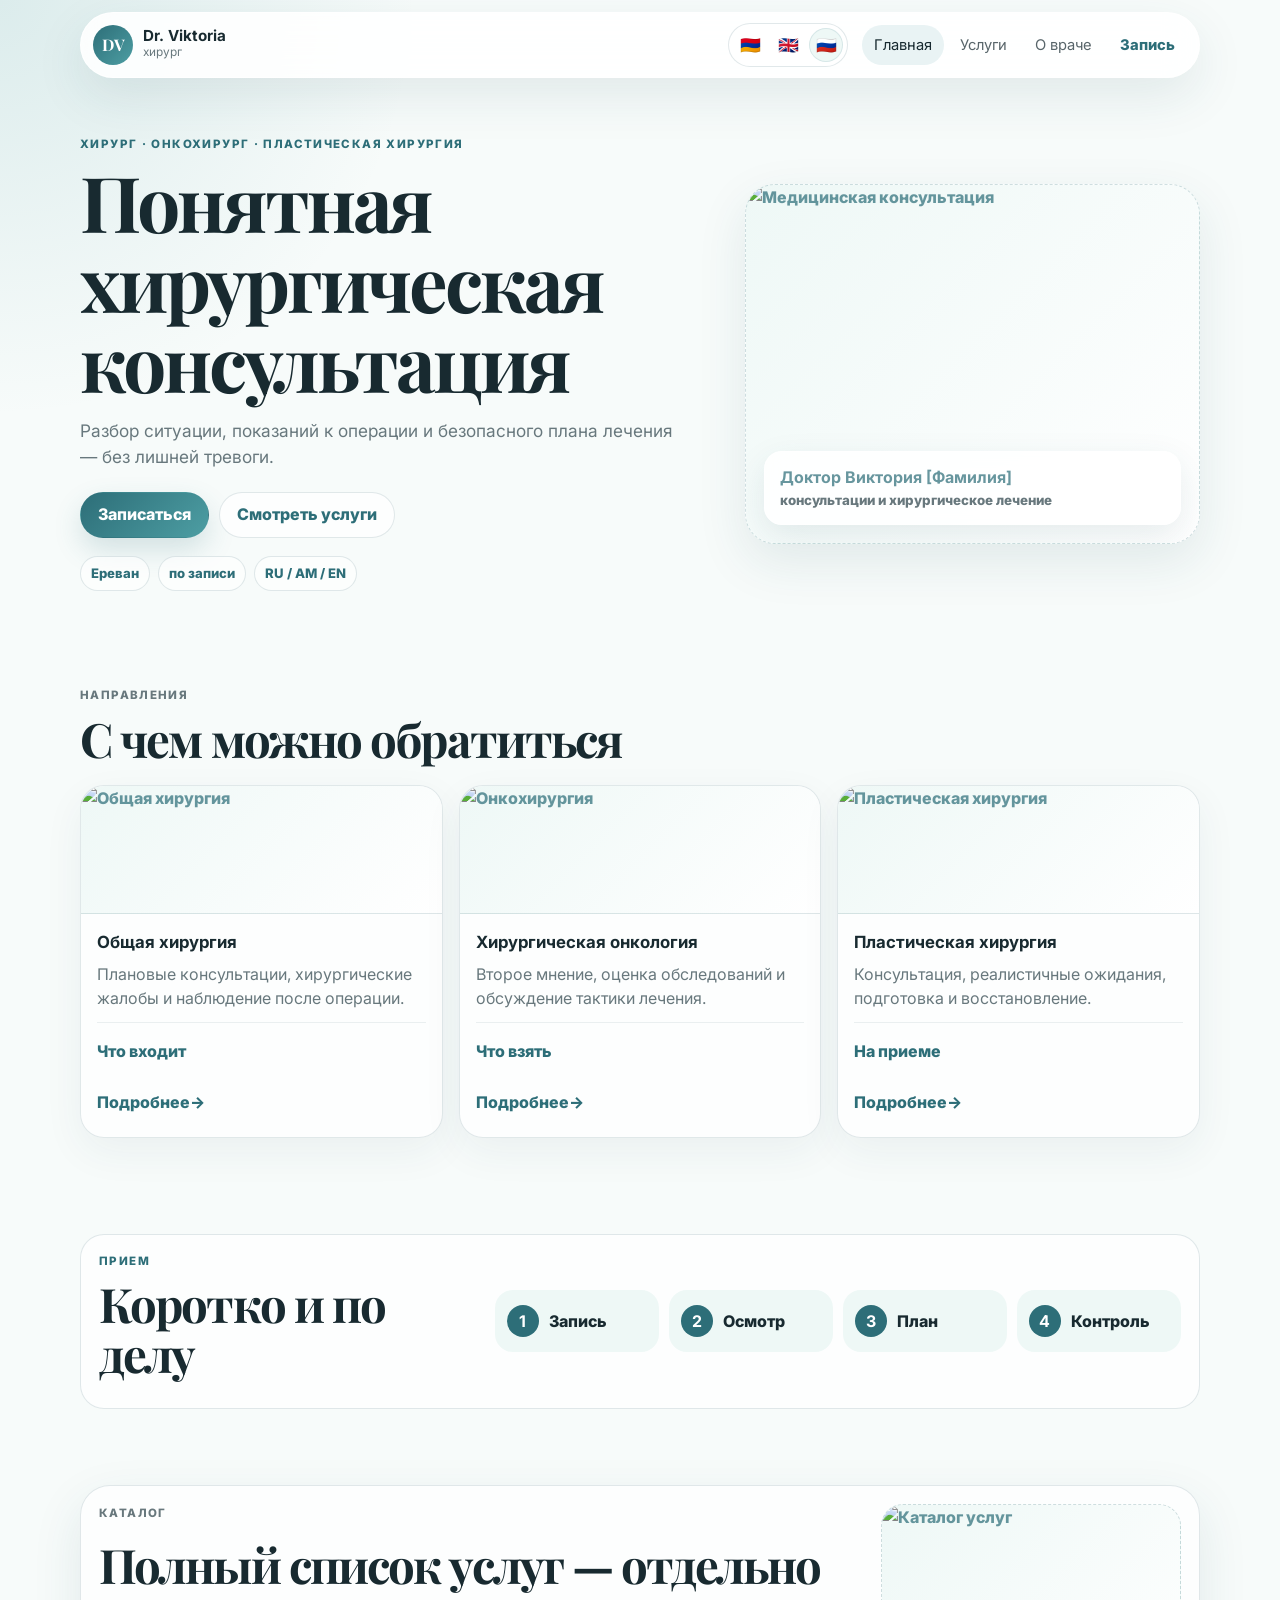
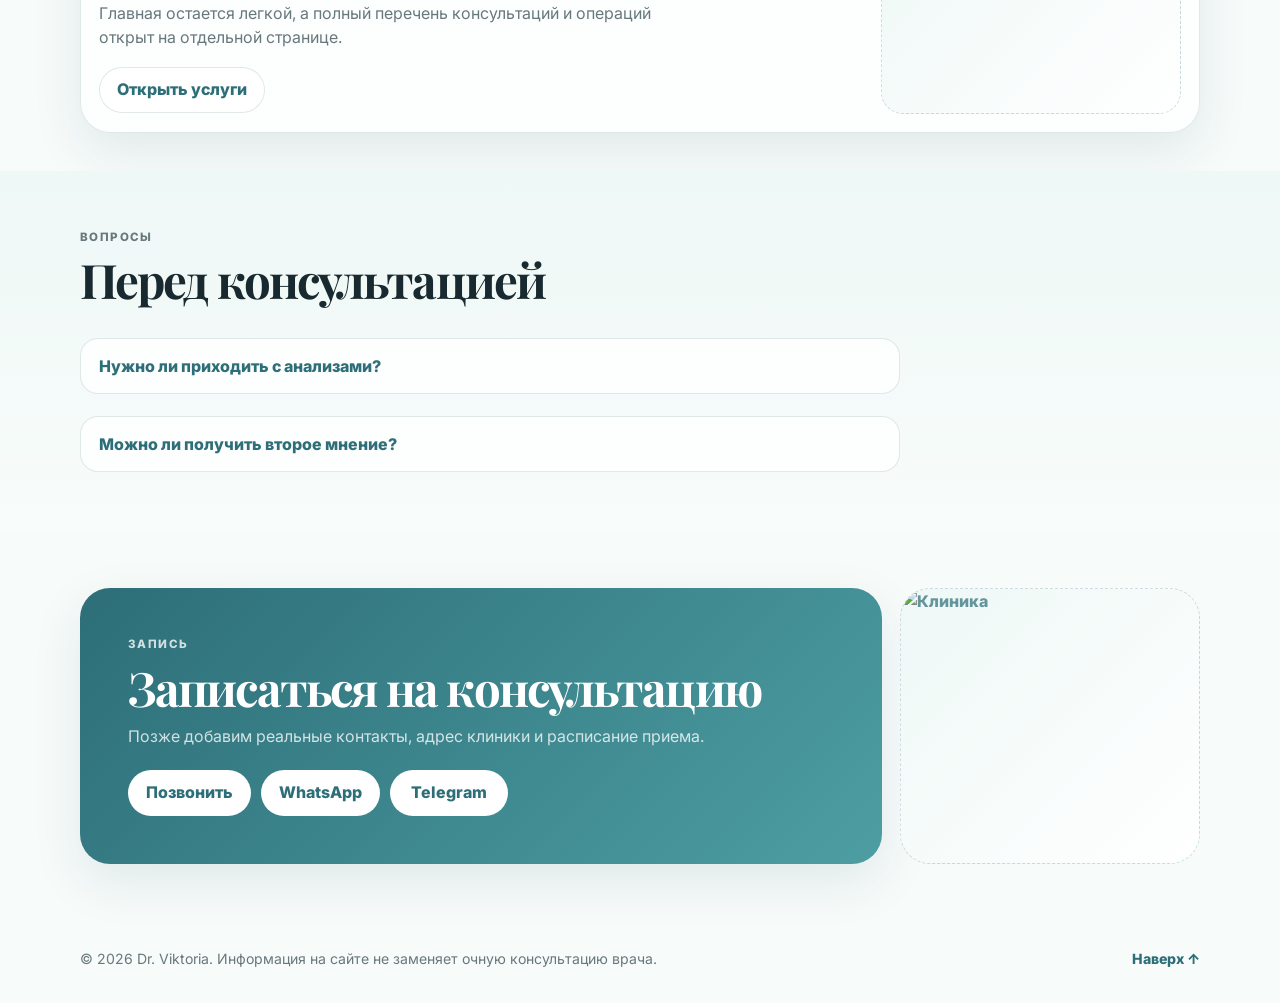
==== commit 1dc5d775: "Use temporary internet photos on homepage" ====
--- a/index.html
+++ b/index.html
@@ -7,8 +7,9 @@
     <title>Dr. Viktoria — хирург</title>
     <link rel="preconnect" href="https://fonts.googleapis.com" />
     <link rel="preconnect" href="https://fonts.gstatic.com" crossorigin />
+    <link rel="preconnect" href="https://images.unsplash.com" />
     <link href="https://fonts.googleapis.com/css2?family=Inter:wght@400;500;600;700;800&family=Playfair+Display:wght@600;700&display=swap" rel="stylesheet" />
-    <link rel="stylesheet" href="styles.css?v=6" />
+    <link rel="stylesheet" href="styles.css?v=7" />
   </head>
   <body>
     <header class="header">
@@ -50,7 +51,7 @@
           </div>
         </div>
         <div class="photo-card hero-photo">
-          <img src="assets/doctor.svg" alt="Фото врача" />
+          <img src="https://images.unsplash.com/photo-1576091160550-2173dba999ef?auto=format&fit=crop&q=80&w=1400" alt="Медицинская консультация" />
           <div class="photo-note"><strong data-i18n="doctor.name">Доктор Виктория [Фамилия]</strong><small data-i18n="home.hero.note">консультации и хирургическое лечение</small></div>
         </div>
       </section>
@@ -63,7 +64,7 @@
 
         <div class="cards three">
           <article class="card service-preview">
-            <div class="thumb"><img src="assets/general-surgery.svg" alt="Общая хирургия" /></div>
+            <div class="thumb"><img src="https://images.unsplash.com/photo-1550831107-1553da8c8464?auto=format&fit=crop&q=80&w=900" alt="Общая хирургия" /></div>
             <h3 data-i18n="service.general.title">Общая хирургия</h3>
             <p data-i18n="service.general.short">Плановые консультации, хирургические жалобы и наблюдение после операции.</p>
             <details>
@@ -74,7 +75,7 @@
           </article>
 
           <article class="card service-preview">
-            <div class="thumb"><img src="assets/oncology.svg" alt="Онкохирургия" /></div>
+            <div class="thumb"><img src="https://images.unsplash.com/photo-1579684385127-1ef15d508118?auto=format&fit=crop&q=80&w=900" alt="Онкохирургия" /></div>
             <h3 data-i18n="service.oncology.title">Хирургическая онкология</h3>
             <p data-i18n="service.oncology.short">Второе мнение, оценка обследований и обсуждение тактики лечения.</p>
             <details>
@@ -85,7 +86,7 @@
           </article>
 
           <article class="card service-preview">
-            <div class="thumb"><img src="assets/plastic.svg" alt="Пластическая хирургия" /></div>
+            <div class="thumb"><img src="https://images.unsplash.com/photo-1581595220892-b0739db3ba8c?auto=format&fit=crop&q=80&w=900" alt="Пластическая хирургия" /></div>
             <h3 data-i18n="service.plastic.title">Пластическая хирургия</h3>
             <p data-i18n="service.plastic.short">Консультация, реалистичные ожидания, подготовка и восстановление.</p>
             <details>
@@ -120,7 +121,7 @@
             <p data-i18n="home.catalog.text">Главная остается легкой, а полный перечень консультаций и операций открыт на отдельной странице.</p>
             <a class="button secondary" href="services.html" data-i18n="home.catalog.button">Открыть услуги</a>
           </div>
-          <div class="image-slot"><img src="assets/catalog.svg" alt="Каталог услуг" /></div>
+          <div class="image-slot"><img src="https://images.unsplash.com/photo-1576091160550-2173dba999ef?auto=format&fit=crop&q=80&w=900" alt="Каталог услуг" /></div>
         </div>
       </section>
 
@@ -155,7 +156,7 @@
               <a class="button light" href="https://t.me/username">Telegram</a>
             </div>
           </div>
-          <div class="image-slot map-slot"><img src="assets/clinic.svg" alt="Карта и клиника" /></div>
+          <div class="image-slot map-slot"><img src="https://images.unsplash.com/photo-1519494026892-80bbd2d6fd0d?auto=format&fit=crop&q=80&w=900" alt="Клиника" /></div>
         </div>
       </section>
     </main>
--- a/styles.css
+++ b/styles.css
@@ -27,34 +27,26 @@
 button, summary { font: inherit; }
 body.menu-open { overflow: hidden; }
 
-.container {
-  width: min(var(--max), calc(100% - 32px));
-  margin: 0 auto;
-}
+.container { width: min(var(--max), calc(100% - 32px)); margin: 0 auto; }
 
 .header {
   position: sticky;
   top: 12px;
   z-index: 20;
-  display: flex;
+  display: grid;
+  grid-template-columns: auto 1fr auto;
   align-items: center;
-  justify-content: space-between;
-  gap: 16px;
+  gap: 14px;
   width: min(var(--max), calc(100% - 32px));
   margin: 12px auto 0;
   padding: 10px 12px;
   border: 1px solid rgba(255, 255, 255, 0.85);
   border-radius: 999px;
-  background: rgba(255, 255, 255, 0.86);
+  background: rgba(255, 255, 255, 0.88);
   box-shadow: var(--shadow);
   backdrop-filter: blur(16px);
 }
-.brand {
-  display: inline-flex;
-  align-items: center;
-  gap: 10px;
-  min-width: max-content;
-}
+.brand { display: inline-flex; align-items: center; gap: 10px; min-width: max-content; }
 .brand-mark {
   display: grid;
   place-items: center;
@@ -69,16 +61,42 @@
 .brand strong, .brand small { display: block; }
 .brand strong { font-size: 0.95rem; line-height: 1.1; }
 .brand small { color: var(--muted); font-size: 0.74rem; }
-.nav {
-  display: flex;
+
+.language-switch {
+  justify-self: end;
+  display: inline-flex;
+  gap: 4px;
+  padding: 4px;
+  border: 1px solid var(--line);
+  border-radius: 999px;
+  background: rgba(255,255,255,.7);
+}
+.language-switch button {
+  display: grid;
+  place-items: center;
+  width: 34px;
+  height: 34px;
+  padding: 0;
+  border: 0;
+  border-radius: 999px;
+  background: transparent;
+  cursor: pointer;
+  font-size: 1.05rem;
+  line-height: 1;
+}
+.language-switch button.active { background: var(--soft); box-shadow: inset 0 0 0 1px rgba(45,110,120,.12); }
+
+.nav { display: flex; align-items: center; justify-content: flex-end; gap: 4px; }
+.nav a {
+  display: inline-flex;
   align-items: center;
-  gap: 4px;
-}
-.nav a {
+  justify-content: center;
+  min-height: 38px;
   padding: 9px 12px;
   border-radius: 999px;
   color: rgba(24, 42, 48, 0.72);
   font-size: 0.92rem;
+  white-space: nowrap;
 }
 .nav a:hover, .nav a.active { color: var(--ink); background: rgba(77, 158, 163, 0.12); }
 .nav-cta { color: var(--accent-dark) !important; font-weight: 800; }
@@ -91,36 +109,17 @@
   background: var(--accent-dark);
   cursor: pointer;
 }
-.menu-button span {
-  display: block;
-  width: 18px;
-  height: 2px;
-  margin: 5px auto;
-  border-radius: 999px;
-  background: #fff;
-  transition: transform .2s ease;
-}
+.menu-button span { display: block; width: 18px; height: 2px; margin: 5px auto; border-radius: 999px; background: #fff; transition: transform .2s ease; }
 .menu-open .menu-button span:first-child { transform: translateY(3.5px) rotate(45deg); }
 .menu-open .menu-button span:last-child { transform: translateY(-3.5px) rotate(-45deg); }
 
 h1, h2, h3, p { margin-top: 0; }
-h1, h2 {
-  font-family: "Playfair Display", Georgia, serif;
-  letter-spacing: -0.04em;
-  line-height: 1.04;
-}
+h1, h2 { font-family: "Playfair Display", Georgia, serif; letter-spacing: -0.04em; line-height: 1.04; }
 h1 { max-width: 760px; margin-bottom: 16px; font-size: clamp(3rem, 6vw, 5.3rem); }
 h2 { margin-bottom: 12px; font-size: clamp(2rem, 3.7vw, 3.45rem); }
 h3 { margin-bottom: 7px; font-size: 1.05rem; }
 p { margin-bottom: 0; }
-.label {
-  margin: 0 0 9px;
-  color: var(--accent-dark);
-  font-size: 0.72rem;
-  font-weight: 800;
-  letter-spacing: 0.12em;
-  text-transform: uppercase;
-}
+.label { margin: 0 0 9px; color: var(--accent-dark); font-size: 0.72rem; font-weight: 800; letter-spacing: 0.12em; text-transform: uppercase; }
 .lead, .card p, .wide-card p, .section-head p, .faq-item p, .contact-card p, .page-hero p { color: var(--muted); }
 .lead { max-width: 600px; font-size: 1.08rem; }
 
@@ -128,206 +127,83 @@
 .section.compact { padding: 38px 0; }
 .section-head { margin-bottom: 22px; }
 
-.hero {
-  display: grid;
-  grid-template-columns: minmax(0, 1fr) minmax(290px, 0.72fr);
-  gap: 34px;
-  align-items: center;
-  padding-top: 58px;
-  padding-bottom: 38px;
-}
+.hero { display: grid; grid-template-columns: minmax(0, 1fr) minmax(290px, 0.72fr); gap: 34px; align-items: center; padding-top: 58px; padding-bottom: 38px; }
 .actions { display: flex; flex-wrap: wrap; gap: 10px; margin-top: 22px; }
 .button {
   display: inline-flex;
   align-items: center;
   justify-content: center;
-  min-height: 44px;
+  min-height: 46px;
+  min-width: 118px;
   padding: 10px 17px;
   border: 1px solid transparent;
   border-radius: 999px;
   font-weight: 800;
+  line-height: 1.1;
+  cursor: pointer;
 }
 .button.primary { color: #fff; background: linear-gradient(135deg, var(--accent-dark), var(--accent)); box-shadow: 0 12px 28px rgba(45, 110, 120, .18); }
 .button.secondary { color: var(--accent-dark); background: rgba(255, 255, 255, .78); border-color: var(--line); }
 .button.light { color: var(--accent-dark); background: #fff; }
 .chips { display: flex; flex-wrap: wrap; gap: 8px; margin-top: 18px; }
-.chips span {
-  padding: 7px 10px;
-  border: 1px solid var(--line);
-  border-radius: 999px;
-  color: var(--accent-dark);
-  background: rgba(255, 255, 255, .62);
-  font-size: .82rem;
-  font-weight: 800;
-}
-
-.photo-card, .image-slot, .thumb, .doc-thumb {
-  display: grid;
-  place-items: center;
-  border: 1px dashed rgba(45, 110, 120, .22);
-  color: rgba(45, 110, 120, .72);
-  background: linear-gradient(135deg, var(--soft), #ffffff);
-  font-weight: 800;
-}
-.photo-card {
-  position: relative;
-  min-height: 360px;
-  border-radius: 30px;
-  box-shadow: var(--shadow);
-}
-.photo-note {
-  position: absolute;
-  left: 18px;
-  right: 18px;
-  bottom: 18px;
-  padding: 13px 15px;
-  border: 1px solid rgba(255,255,255,.75);
-  border-radius: 18px;
-  background: rgba(255,255,255,.84);
-  box-shadow: 0 12px 34px rgba(27, 74, 84, .10);
-  backdrop-filter: blur(14px);
-}
+.chips span { padding: 7px 10px; border: 1px solid var(--line); border-radius: 999px; color: var(--accent-dark); background: rgba(255, 255, 255, .62); font-size: .82rem; font-weight: 800; }
+
+.photo-card, .image-slot, .thumb, .doc-thumb { display: grid; place-items: center; border: 1px dashed rgba(45, 110, 120, .22); color: rgba(45, 110, 120, .72); background: linear-gradient(135deg, var(--soft), #ffffff); font-weight: 800; overflow: hidden; }
+.photo-card img, .image-slot img, .thumb img, .doc-thumb img { width: 100%; height: 100%; object-fit: cover; display: block; }
+.photo-card { position: relative; min-height: 360px; border-radius: 30px; box-shadow: var(--shadow); }
+.photo-note { position: absolute; left: 18px; right: 18px; bottom: 18px; padding: 13px 15px; border: 1px solid rgba(255,255,255,.75); border-radius: 18px; background: rgba(255,255,255,.84); box-shadow: 0 12px 34px rgba(27, 74, 84, .10); backdrop-filter: blur(14px); }
 .photo-note strong, .photo-note small { display: block; }
 .photo-note small { color: var(--muted); margin-top: 2px; }
 
 .cards { display: grid; gap: 16px; }
 .cards.three { grid-template-columns: repeat(3, minmax(0, 1fr)); }
 .cards.four { grid-template-columns: repeat(4, minmax(0, 1fr)); }
-.card {
-  padding: 16px;
-  border: 1px solid var(--line);
-  border-radius: var(--radius);
-  background: rgba(255,255,255,.78);
-  box-shadow: 0 14px 40px rgba(27, 74, 84, .06);
-}
-.thumb {
-  height: 120px;
-  margin: -16px -16px 16px;
-  border-width: 0 0 1px 0;
-  border-style: solid;
-  border-color: var(--line);
-  border-radius: var(--radius) var(--radius) 0 0;
-}
-.thumb.blue { background: linear-gradient(135deg, var(--blue), #fff); }
-.thumb.pink { background: linear-gradient(135deg, var(--blush), #fff); color: #8b6570; }
-details { margin-top: 12px; }
-summary { cursor: pointer; color: var(--accent-dark); font-weight: 800; }
+.card { padding: 16px; border: 1px solid var(--line); border-radius: var(--radius); background: rgba(255,255,255,.78); box-shadow: 0 14px 40px rgba(27, 74, 84, .06); }
+.thumb { height: 128px; margin: -16px -16px 16px; border-width: 0 0 1px 0; border-style: solid; border-color: var(--line); border-radius: var(--radius) var(--radius) 0 0; }
+
+details { margin-top: 12px; border-top: 1px solid rgba(43,94,104,.09); padding-top: 10px; }
+summary { min-height: 36px; display: flex; align-items: center; cursor: pointer; color: var(--accent-dark); font-weight: 800; }
 details p { margin-top: 8px; color: var(--muted); font-size: .92rem; }
-.text-link { display: inline-flex; margin-top: 14px; color: var(--accent-dark); font-weight: 800; }
+.text-link { display: inline-flex; align-items: center; min-height: 38px; margin-top: 14px; color: var(--accent-dark); font-weight: 800; }
 .text-link::after { content: " →"; }
 
-.process-card {
-  display: grid;
-  grid-template-columns: minmax(210px, .55fr) minmax(0, 1fr);
-  gap: 18px;
-  align-items: center;
-  padding: 18px;
-  border: 1px solid var(--line);
-  border-radius: var(--radius);
-  background: rgba(255,255,255,.72);
-}
+.process-card { display: grid; grid-template-columns: minmax(210px, .55fr) minmax(0, 1fr); gap: 18px; align-items: center; padding: 18px; border: 1px solid var(--line); border-radius: var(--radius); background: rgba(255,255,255,.72); }
 .steps { display: grid; grid-template-columns: repeat(4, minmax(0, 1fr)); gap: 10px; }
-.step {
-  display: flex;
-  align-items: center;
-  gap: 10px;
-  min-height: 62px;
-  padding: 12px;
-  border-radius: 18px;
-  background: var(--soft);
-}
-.step b {
-  display: grid;
-  place-items: center;
-  flex: 0 0 32px;
-  width: 32px;
-  height: 32px;
-  border-radius: 50%;
-  color: #fff;
-  background: var(--accent-dark);
-}
+.step { display: flex; align-items: center; gap: 10px; min-height: 62px; padding: 12px; border-radius: 18px; background: var(--soft); }
+.step b { display: grid; place-items: center; flex: 0 0 32px; width: 32px; height: 32px; border-radius: 50%; color: #fff; background: var(--accent-dark); }
 .step span { font-weight: 800; }
 
-.wide-card {
-  display: grid;
-  grid-template-columns: minmax(0, 1fr) 300px;
-  gap: 18px;
-  align-items: center;
-  padding: 18px;
-  border: 1px solid var(--line);
-  border-radius: 30px;
-  background: rgba(255,255,255,.76);
-  box-shadow: var(--shadow);
-}
+.wide-card { display: grid; grid-template-columns: minmax(0, 1fr) 300px; gap: 18px; align-items: center; padding: 18px; border: 1px solid var(--line); border-radius: 30px; background: rgba(255,255,255,.76); box-shadow: var(--shadow); }
 .wide-card .image-slot { min-height: 210px; border-radius: 22px; }
 .wide-card p { max-width: 560px; margin-bottom: 18px; }
 
 .faq-section, .muted-block { background: linear-gradient(180deg, var(--soft), #f8fcfb); }
 .faq-list { display: grid; gap: 10px; max-width: 820px; }
-.faq-item {
-  padding: 16px 18px;
-  border: 1px solid var(--line);
-  border-radius: 18px;
-  background: rgba(255,255,255,.78);
-}
-.faq-item p { margin-top: 10px; }
-
-.contact-grid {
-  display: grid;
-  grid-template-columns: minmax(0, 1fr) 300px;
-  gap: 18px;
-}
-.contact-card {
-  padding: clamp(26px, 5vw, 48px);
-  border-radius: 30px;
-  color: #fff;
-  background: linear-gradient(135deg, var(--accent-dark), var(--accent));
-  box-shadow: var(--shadow);
-}
+.faq-item { padding: 0; border: 1px solid var(--line); border-radius: 18px; background: rgba(255,255,255,.78); overflow: hidden; }
+.faq-item summary { min-height: 54px; padding: 0 18px; }
+.faq-item p { margin: 0; padding: 0 18px 18px; }
+
+.contact-grid { display: grid; grid-template-columns: minmax(0, 1fr) 300px; gap: 18px; }
+.contact-card { padding: clamp(26px, 5vw, 48px); border-radius: 30px; color: #fff; background: linear-gradient(135deg, var(--accent-dark), var(--accent)); box-shadow: var(--shadow); }
 .contact-card .label, .contact-card p { color: rgba(255,255,255,.78); }
 .map-slot { min-height: 260px; border-radius: 30px; }
 
-.page-hero {
-  display: grid;
-  grid-template-columns: minmax(0, 1fr) 300px;
-  gap: 28px;
-  align-items: center;
-  padding-top: 64px;
-  padding-bottom: 32px;
-}
+.page-hero { display: grid; grid-template-columns: minmax(0, 1fr) 300px; gap: 28px; align-items: center; padding-top: 64px; padding-bottom: 32px; }
 .page-visual { min-height: 230px; border-radius: 28px; }
 .filters { display: flex; flex-wrap: wrap; gap: 8px; margin-bottom: 22px; }
-.filter-btn {
-  padding: 9px 13px;
-  border: 1px solid var(--line);
-  border-radius: 999px;
-  color: var(--accent-dark);
-  background: rgba(255,255,255,.82);
-  cursor: pointer;
-  font-weight: 800;
-}
+.filter-btn { min-height: 42px; padding: 9px 13px; border: 1px solid var(--line); border-radius: 999px; color: var(--accent-dark); background: rgba(255,255,255,.82); cursor: pointer; font-weight: 800; line-height: 1; }
 .filter-btn.active { color: #fff; background: var(--accent-dark); }
 .catalog-label { margin-top: 26px; }
 .catalog-grid { margin-bottom: 28px; }
 .catalog-card.is-hidden { display: none; }
-.doc-thumb {
-  height: 96px;
-  margin-bottom: 12px;
-  border-radius: 16px;
-}
-
-.footer {
-  display: flex;
-  justify-content: space-between;
-  gap: 18px;
-  padding: 26px 0 34px;
-  color: var(--muted);
-  font-size: .88rem;
-}
+.doc-thumb { height: 102px; margin-bottom: 12px; border-radius: 16px; }
+
+.footer { display: flex; justify-content: space-between; gap: 18px; padding: 26px 0 34px; color: var(--muted); font-size: .88rem; }
 .footer p { margin: 0; }
 .footer a { color: var(--accent-dark); font-weight: 800; }
 
 @media (max-width: 980px) {
+  .header { grid-template-columns: auto auto auto; }
   .hero, .page-hero, .wide-card, .contact-grid, .process-card { grid-template-columns: 1fr; }
   .cards.three, .cards.four { grid-template-columns: repeat(2, minmax(0, 1fr)); }
   .steps { grid-template-columns: repeat(2, minmax(0, 1fr)); }
@@ -335,22 +211,13 @@
 
 @media (max-width: 760px) {
   .container, .header, .footer { width: min(100% - 22px, var(--max)); }
-  .header { top: 8px; margin-top: 8px; padding: 8px 10px; }
+  .header { top: 8px; margin-top: 8px; padding: 8px 10px; gap: 8px; }
   .menu-button { display: block; }
-  .nav {
-    position: fixed;
-    inset: 64px 11px auto;
-    display: none;
-    flex-direction: column;
-    align-items: stretch;
-    padding: 10px;
-    border: 1px solid var(--line);
-    border-radius: 20px;
-    background: rgba(255,255,255,.98);
-    box-shadow: var(--shadow);
-  }
+  .language-switch { justify-self: end; }
+  .language-switch button { width: 32px; height: 32px; }
+  .nav { position: fixed; inset: 64px 11px auto; display: none; flex-direction: column; align-items: stretch; padding: 10px; border: 1px solid var(--line); border-radius: 20px; background: rgba(255,255,255,.98); box-shadow: var(--shadow); }
   .menu-open .nav { display: flex; }
-  .nav a { padding: 13px 14px; }
+  .nav a { justify-content: flex-start; min-height: 44px; padding: 13px 14px; }
   h1 { font-size: clamp(2.35rem, 11vw, 3.7rem); }
   h2 { font-size: clamp(1.85rem, 8.5vw, 2.75rem); }
   .lead { font-size: .98rem; }
@@ -360,24 +227,26 @@
   .actions .button { flex: 1 1 150px; }
   .chips { display: grid; grid-template-columns: repeat(3, 1fr); }
   .chips span { text-align: center; justify-content: center; font-size: .74rem; }
-  .photo-card { min-height: 260px; border-radius: 24px; }
+  .photo-card { min-height: 280px; border-radius: 24px; }
   .photo-note { left: 14px; right: 14px; bottom: 14px; }
   .cards.three, .cards.four { grid-template-columns: 1fr; }
-  .thumb { height: 96px; }
+  .thumb { height: 112px; }
   .steps { grid-template-columns: 1fr; }
   .step { min-height: 52px; }
   .wide-card { padding: 15px; border-radius: 24px; }
-  .wide-card .image-slot { min-height: 150px; }
+  .wide-card .image-slot { min-height: 160px; }
   .page-hero { padding-top: 38px; padding-bottom: 22px; }
-  .page-visual { min-height: 170px; }
-  .map-slot { min-height: 170px; }
+  .page-visual { min-height: 180px; }
+  .map-slot { min-height: 180px; }
   .footer { flex-direction: column; align-items: flex-start; }
 }
 
 @media (max-width: 460px) {
   .brand-mark { width: 36px; height: 36px; }
-  .brand strong { font-size: .86rem; }
-  .brand small { font-size: .7rem; }
+  .brand strong { font-size: .84rem; }
+  .brand small { font-size: .68rem; }
   .menu-button { width: 38px; height: 38px; }
+  .language-switch { gap: 2px; padding: 3px; }
+  .language-switch button { width: 29px; height: 29px; font-size: .95rem; }
   .actions .button { flex-basis: 100%; }
 }
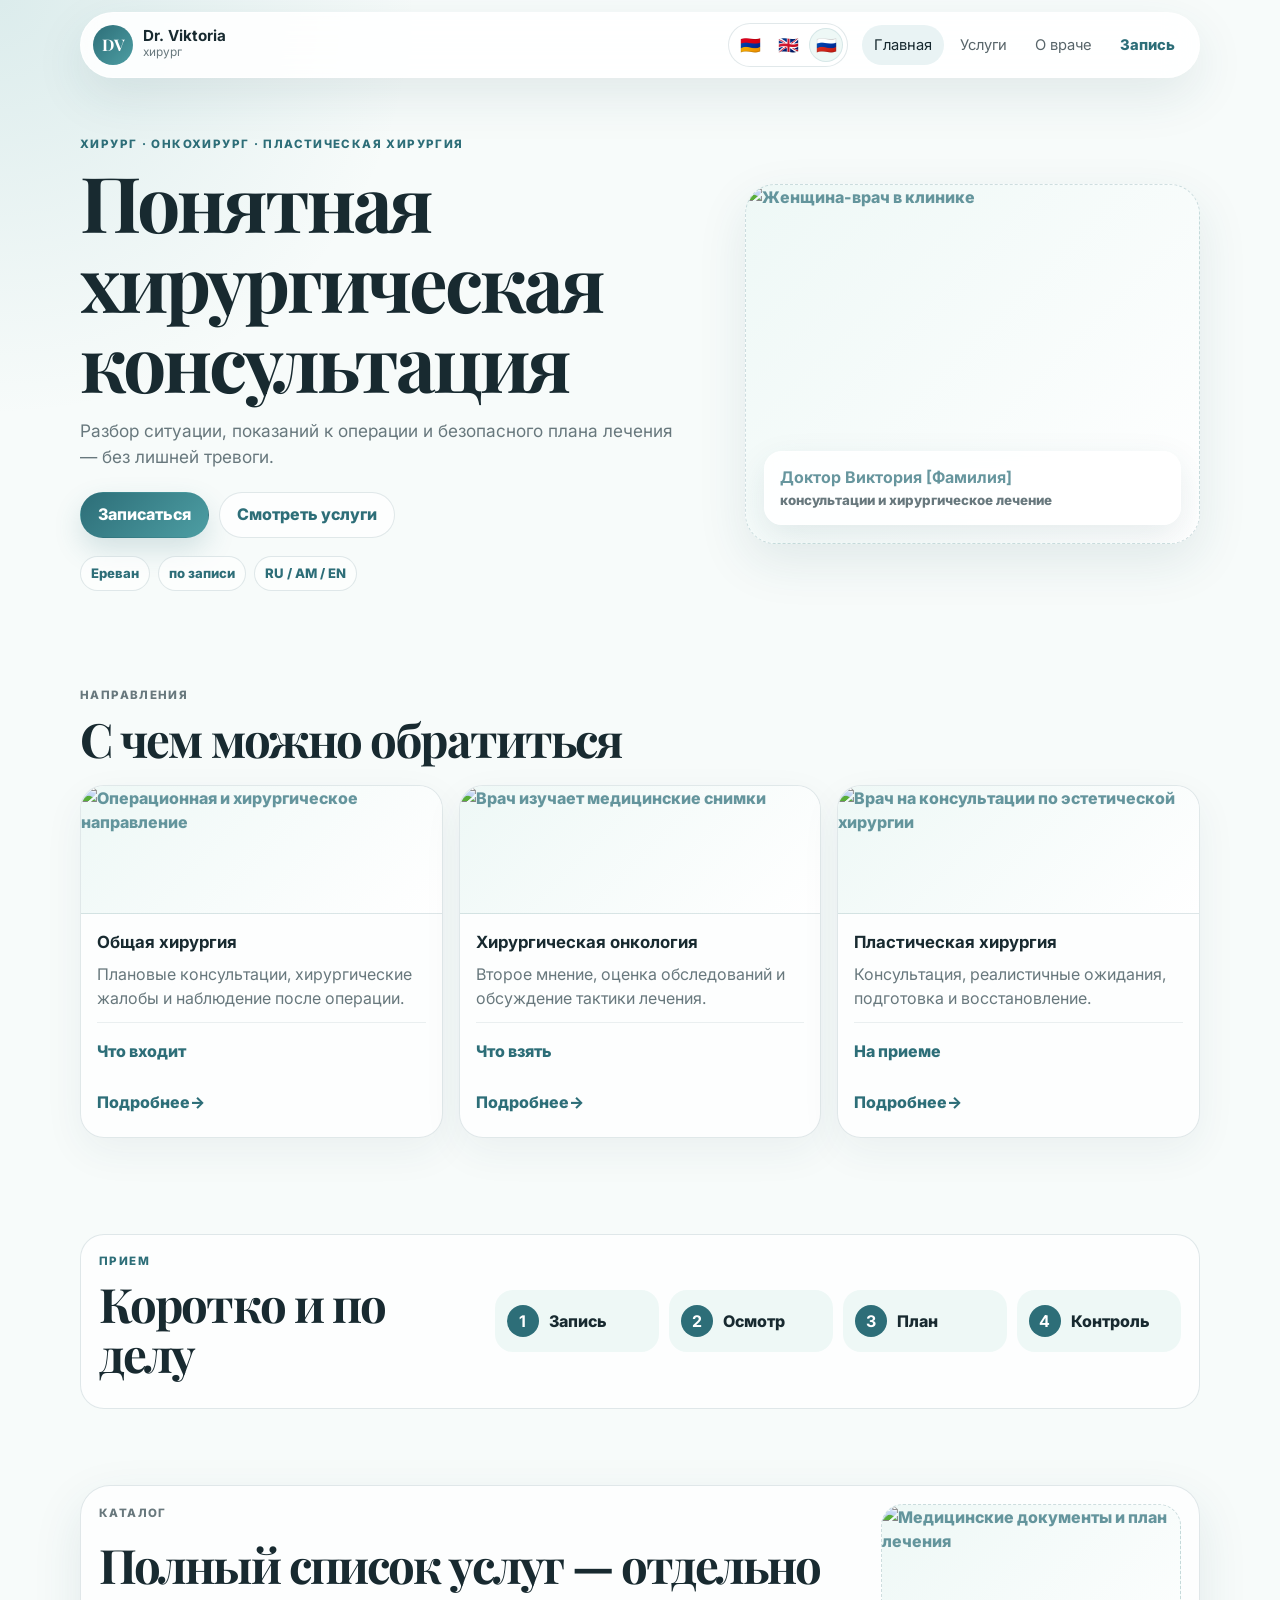
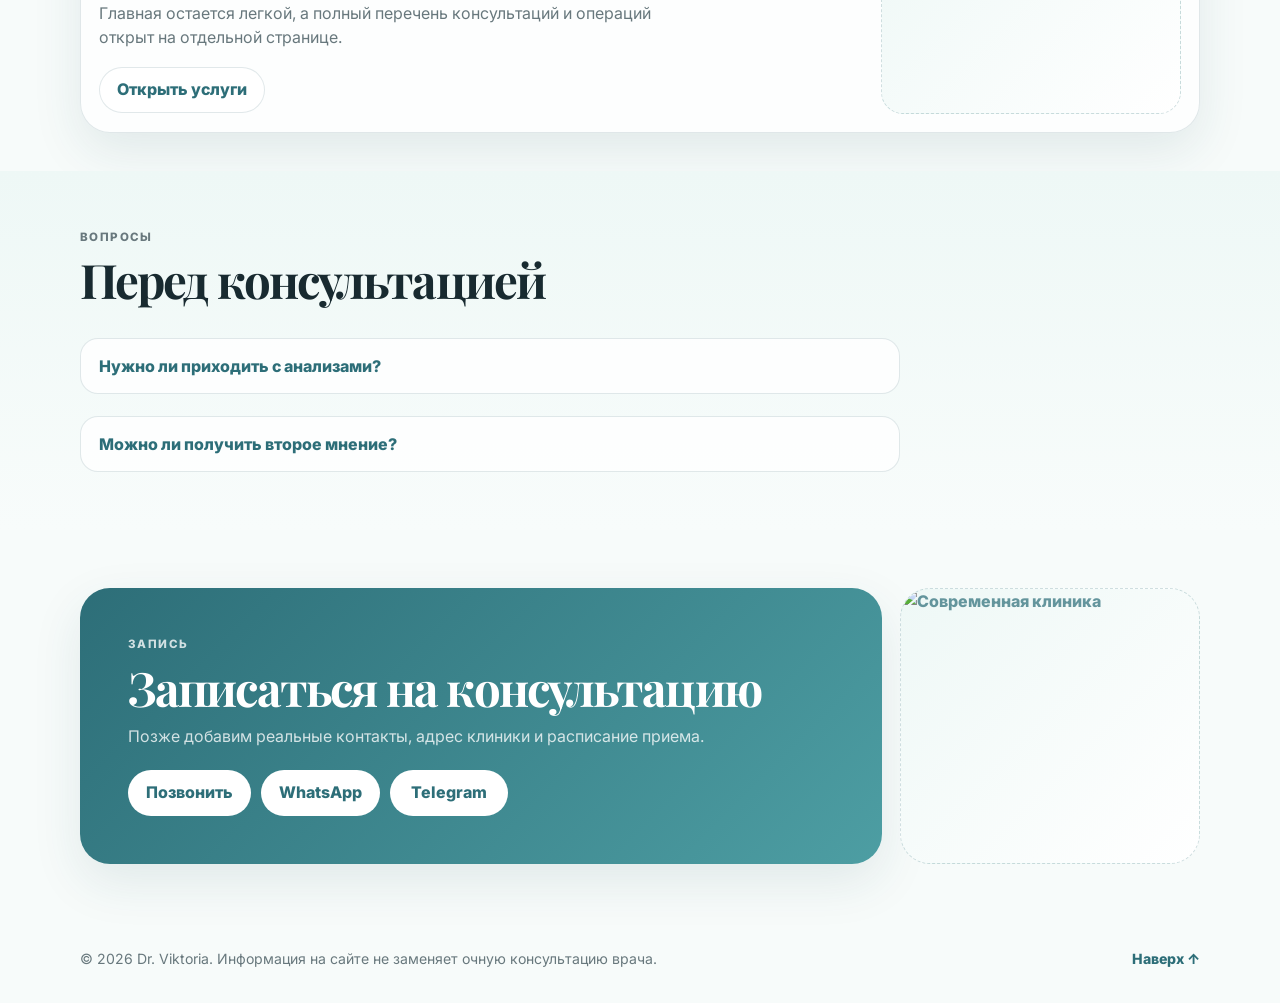
==== commit e782ed56: "Improve homepage photos and professional copy" ====
--- a/index.html
+++ b/index.html
@@ -9,7 +9,7 @@
     <link rel="preconnect" href="https://fonts.gstatic.com" crossorigin />
     <link rel="preconnect" href="https://images.unsplash.com" />
     <link href="https://fonts.googleapis.com/css2?family=Inter:wght@400;500;600;700;800&family=Playfair+Display:wght@600;700&display=swap" rel="stylesheet" />
-    <link rel="stylesheet" href="styles.css?v=7" />
+    <link rel="stylesheet" href="styles.css?v=8" />
   </head>
   <body>
     <header class="header">
@@ -39,9 +39,9 @@
     <main>
       <section class="hero container">
         <div class="hero-copy">
-          <p class="label" data-i18n="home.hero.label">Хирург · Онкохирург · Пластическая хирургия</p>
-          <h1 data-i18n="home.hero.title">Понятная хирургическая консультация</h1>
-          <p class="lead" data-i18n="home.hero.text">Разбор ситуации, показаний к операции и безопасного плана лечения — без лишней тревоги.</p>
+          <p class="label" data-i18n="home.hero.label">Общая хирургия · Онкохирургия · Пластическая хирургия</p>
+          <h1 data-i18n="home.hero.title">Хирург, которому важно объяснить лечение понятно</h1>
+          <p class="lead" data-i18n="home.hero.text">Доктор Виктория Арменовна Меликян помогает пациенту разобраться в диагнозе, оценить необходимость операции и пройти путь лечения спокойно: от первичной консультации до восстановления.</p>
           <div class="actions">
             <a class="button primary" href="#contacts" data-i18n="common.book">Записаться</a>
             <a class="button secondary" href="services.html" data-i18n="common.viewServices">Смотреть услуги</a>
@@ -51,8 +51,8 @@
           </div>
         </div>
         <div class="photo-card hero-photo">
-          <img src="https://images.unsplash.com/photo-1576091160550-2173dba999ef?auto=format&fit=crop&q=80&w=1400" alt="Медицинская консультация" />
-          <div class="photo-note"><strong data-i18n="doctor.name">Доктор Виктория [Фамилия]</strong><small data-i18n="home.hero.note">консультации и хирургическое лечение</small></div>
+          <img src="https://images.unsplash.com/photo-1559839734-2b71ea197ec2?auto=format&fit=crop&q=80&w=1400" alt="Женщина-врач в клинике" />
+          <div class="photo-note"><strong data-i18n="doctor.name">Доктор Виктория Арменовна Меликян</strong><small data-i18n="home.hero.note">хирургическая консультация и сопровождение пациента</small></div>
         </div>
       </section>
 
@@ -64,34 +64,34 @@
 
         <div class="cards three">
           <article class="card service-preview">
-            <div class="thumb"><img src="https://images.unsplash.com/photo-1550831107-1553da8c8464?auto=format&fit=crop&q=80&w=900" alt="Общая хирургия" /></div>
+            <div class="thumb"><img src="https://images.unsplash.com/photo-1581595220892-b0739db3ba8c?auto=format&fit=crop&q=80&w=900" alt="Операционная и хирургическое направление" /></div>
             <h3 data-i18n="service.general.title">Общая хирургия</h3>
-            <p data-i18n="service.general.short">Плановые консультации, хирургические жалобы и наблюдение после операции.</p>
+            <p data-i18n="service.general.short">Консультации по хирургическим жалобам, подготовка к плановому лечению и наблюдение после операции.</p>
             <details>
               <summary data-i18n="common.whatIncluded">Что входит</summary>
-              <p data-i18n="service.general.more">Прием, осмотр, разбор обследований и план дальнейших действий.</p>
+              <p data-i18n="service.general.more">На приеме врач разбирает жалобы, историю болезни, результаты анализов и обследований. После осмотра пациент получает понятный план: нужно ли дополнительное обследование, есть ли показания к операции, насколько срочно нужно действовать и как подготовиться к лечению.</p>
             </details>
             <a class="text-link" href="services.html#general" data-i18n="common.more">Подробнее</a>
           </article>
 
           <article class="card service-preview">
-            <div class="thumb"><img src="https://images.unsplash.com/photo-1579684385127-1ef15d508118?auto=format&fit=crop&q=80&w=900" alt="Онкохирургия" /></div>
+            <div class="thumb"><img src="https://images.unsplash.com/photo-1579684385127-1ef15d508118?auto=format&fit=crop&q=80&w=900" alt="Врач изучает медицинские снимки" /></div>
             <h3 data-i18n="service.oncology.title">Хирургическая онкология</h3>
-            <p data-i18n="service.oncology.short">Второе мнение, оценка обследований и обсуждение тактики лечения.</p>
+            <p data-i18n="service.oncology.short">Разбор диагноза, второе мнение, оценка обследований и хирургической тактики.</p>
             <details>
               <summary data-i18n="common.whatToBring">Что взять</summary>
-              <p data-i18n="service.oncology.more">Заключения, анализы, снимки и предложенный ранее план лечения.</p>
+              <p data-i18n="service.oncology.more">Лучше принести все заключения, результаты биопсии, КТ, МРТ, УЗИ, выписки и список вопросов. Врач помогает понять, что уже известно, каких данных не хватает, когда операция действительно показана и как хирургический этап сочетается с другими методами лечения.</p>
             </details>
             <a class="text-link" href="services.html#oncology" data-i18n="common.more">Подробнее</a>
           </article>
 
           <article class="card service-preview">
-            <div class="thumb"><img src="https://images.unsplash.com/photo-1581595220892-b0739db3ba8c?auto=format&fit=crop&q=80&w=900" alt="Пластическая хирургия" /></div>
+            <div class="thumb"><img src="https://images.unsplash.com/photo-1612349317150-e413f6a5b16d?auto=format&fit=crop&q=80&w=900" alt="Врач на консультации по эстетической хирургии" /></div>
             <h3 data-i18n="service.plastic.title">Пластическая хирургия</h3>
-            <p data-i18n="service.plastic.short">Консультация, реалистичные ожидания, подготовка и восстановление.</p>
+            <p data-i18n="service.plastic.short">Консультация по эстетическим изменениям, ожиданиям, рискам, подготовке и восстановлению.</p>
             <details>
               <summary data-i18n="common.atVisit">На приеме</summary>
-              <p data-i18n="service.plastic.more">Разбор запроса, медицинских ограничений и возможного плана коррекции.</p>
+              <p data-i18n="service.plastic.more">Консультация начинается с обсуждения запроса пациента и медицинских ограничений. Врач объясняет, какие варианты коррекции возможны, где проходят границы безопасного результата, как проходит подготовка, какие анализы нужны и чего ожидать в период восстановления.</p>
             </details>
             <a class="text-link" href="services.html#plastic" data-i18n="common.more">Подробнее</a>
           </article>
@@ -117,11 +117,11 @@
         <div class="wide-card">
           <div>
             <p class="label" data-i18n="home.catalog.label">Каталог</p>
-            <h2 data-i18n="home.catalog.title">Полный список услуг — отдельно</h2>
-            <p data-i18n="home.catalog.text">Главная остается легкой, а полный перечень консультаций и операций открыт на отдельной странице.</p>
+            <h2 data-i18n="home.catalog.title">Подробный перечень консультаций и услуг</h2>
+            <p data-i18n="home.catalog.text">На отдельной странице собраны основные ситуации, с которыми можно обратиться: от первичного приема и второго мнения до подготовки к операции и послеоперационного наблюдения.</p>
             <a class="button secondary" href="services.html" data-i18n="home.catalog.button">Открыть услуги</a>
           </div>
-          <div class="image-slot"><img src="https://images.unsplash.com/photo-1576091160550-2173dba999ef?auto=format&fit=crop&q=80&w=900" alt="Каталог услуг" /></div>
+          <div class="image-slot"><img src="https://images.unsplash.com/photo-1581093458791-9d42e370901d?auto=format&fit=crop&q=80&w=900" alt="Медицинские документы и план лечения" /></div>
         </div>
       </section>
 
@@ -134,11 +134,11 @@
           <div class="faq-list">
             <details class="faq-item">
               <summary data-i18n="faq.tests.q">Нужно ли приходить с анализами?</summary>
-              <p data-i18n="faq.tests.a">Если обследования уже есть, лучше взять их с собой. Если нет — врач подскажет, что действительно нужно.</p>
+              <p data-i18n="faq.tests.a">Если обследования уже есть, лучше взять их с собой: анализы, УЗИ, КТ, МРТ, гистологию, выписки и назначения. Если документов нет, врач после осмотра подскажет, какие исследования действительно нужны, а какие можно не делать заранее.</p>
             </details>
             <details class="faq-item">
               <summary data-i18n="faq.second.q">Можно ли получить второе мнение?</summary>
-              <p data-i18n="faq.second.a">Да, можно прийти с диагнозом, заключениями и предложенным планом лечения.</p>
+              <p data-i18n="faq.second.a">Да. Второе мнение особенно полезно, если уже предложена операция, есть несколько вариантов лечения или пациенту важно спокойно разобраться в диагнозе и последовательности действий.</p>
             </details>
           </div>
         </div>
@@ -149,14 +149,14 @@
           <div class="contact-card">
             <p class="label" data-i18n="contact.label">Запись</p>
             <h2 data-i18n="contact.title">Записаться на консультацию</h2>
-            <p data-i18n="contact.text">Позже добавим реальные контакты, адрес клиники и расписание приема.</p>
+            <p data-i18n="contact.text">Можно обратиться для первичного приема, второго мнения, подготовки к плановой операции или контроля после лечения. Реальные контакты, адрес клиники и расписание добавим после уточнения.</p>
             <div class="actions">
               <a class="button light" href="tel:+000000000000" data-i18n="contact.call">Позвонить</a>
               <a class="button light" href="https://wa.me/000000000000">WhatsApp</a>
               <a class="button light" href="https://t.me/username">Telegram</a>
             </div>
           </div>
-          <div class="image-slot map-slot"><img src="https://images.unsplash.com/photo-1519494026892-80bbd2d6fd0d?auto=format&fit=crop&q=80&w=900" alt="Клиника" /></div>
+          <div class="image-slot map-slot"><img src="https://images.unsplash.com/photo-1519494026892-80bbd2d6fd0d?auto=format&fit=crop&q=80&w=900" alt="Современная клиника" /></div>
         </div>
       </section>
     </main>
@@ -166,6 +166,6 @@
       <a href="#top" data-i18n="footer.top">Наверх ↑</a>
     </footer>
 
-    <script src="script.js?v=4"></script>
+    <script src="script.js?v=5"></script>
   </body>
 </html>
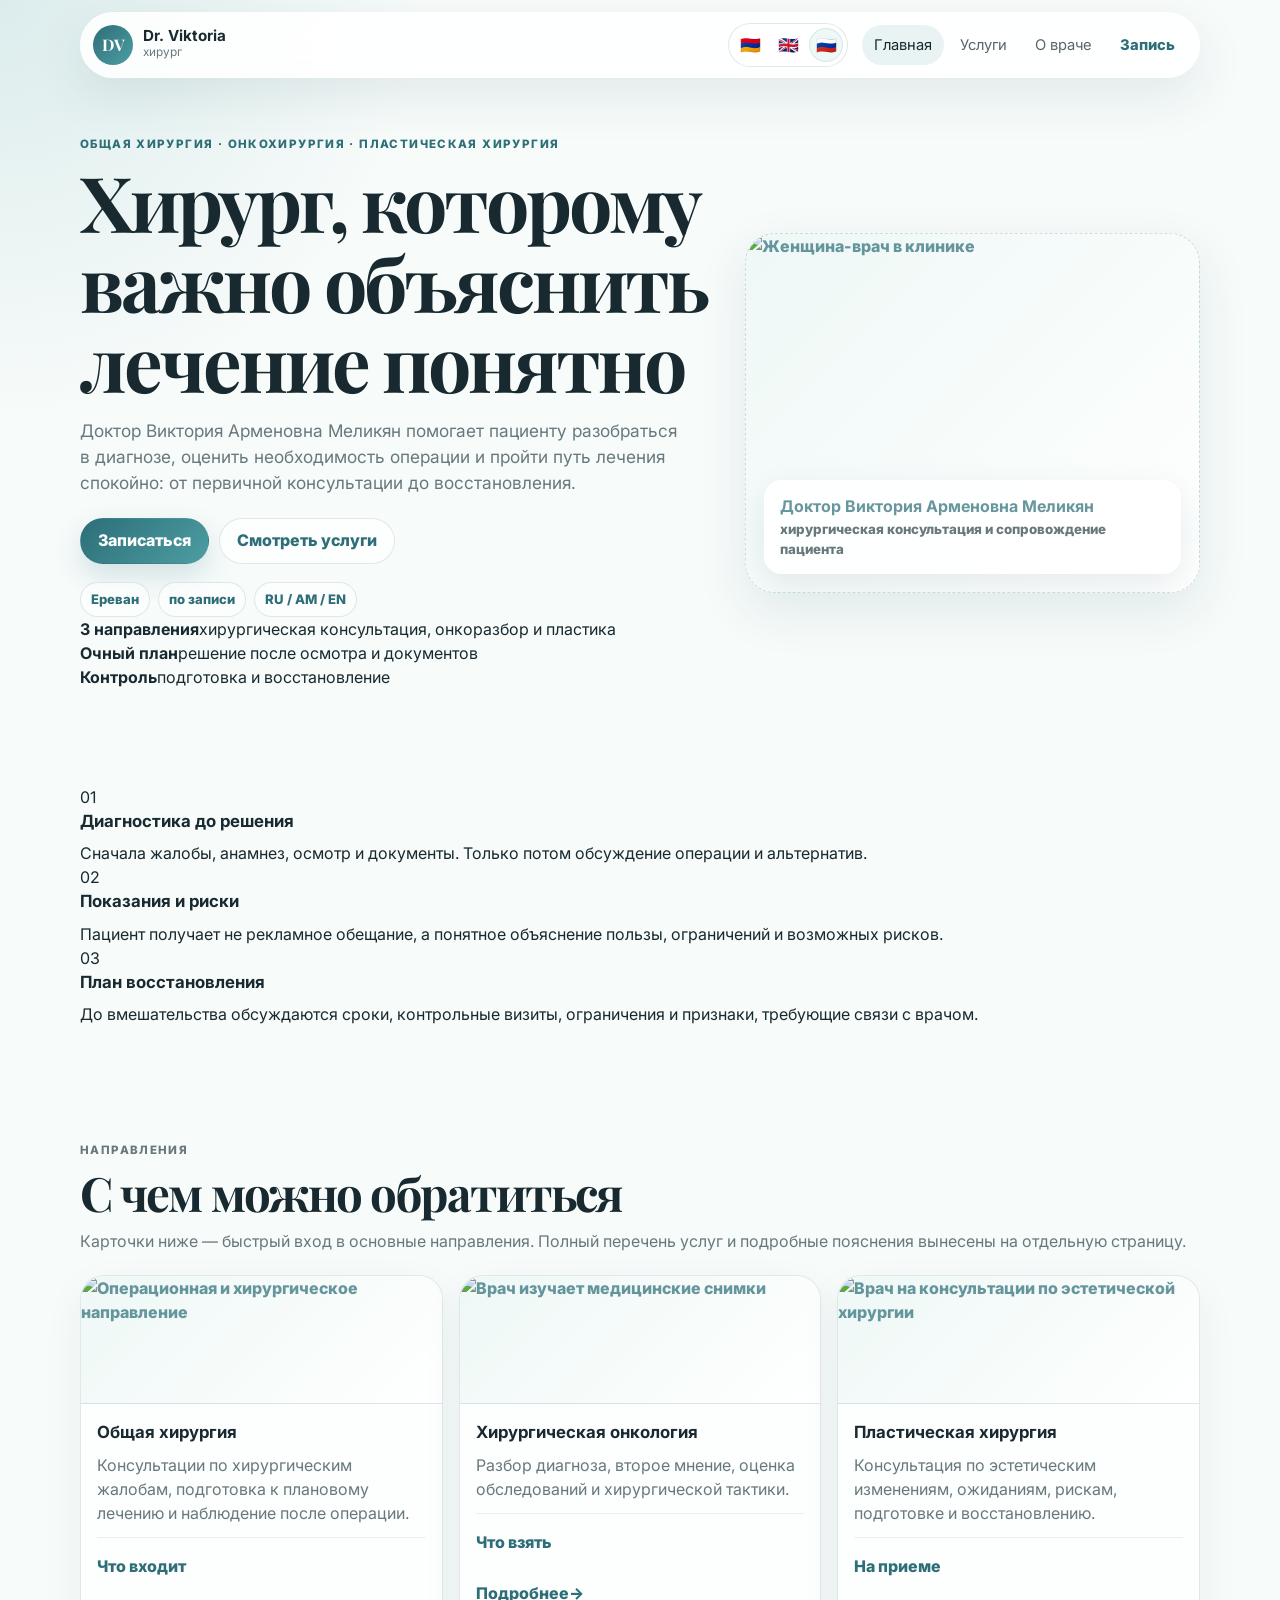
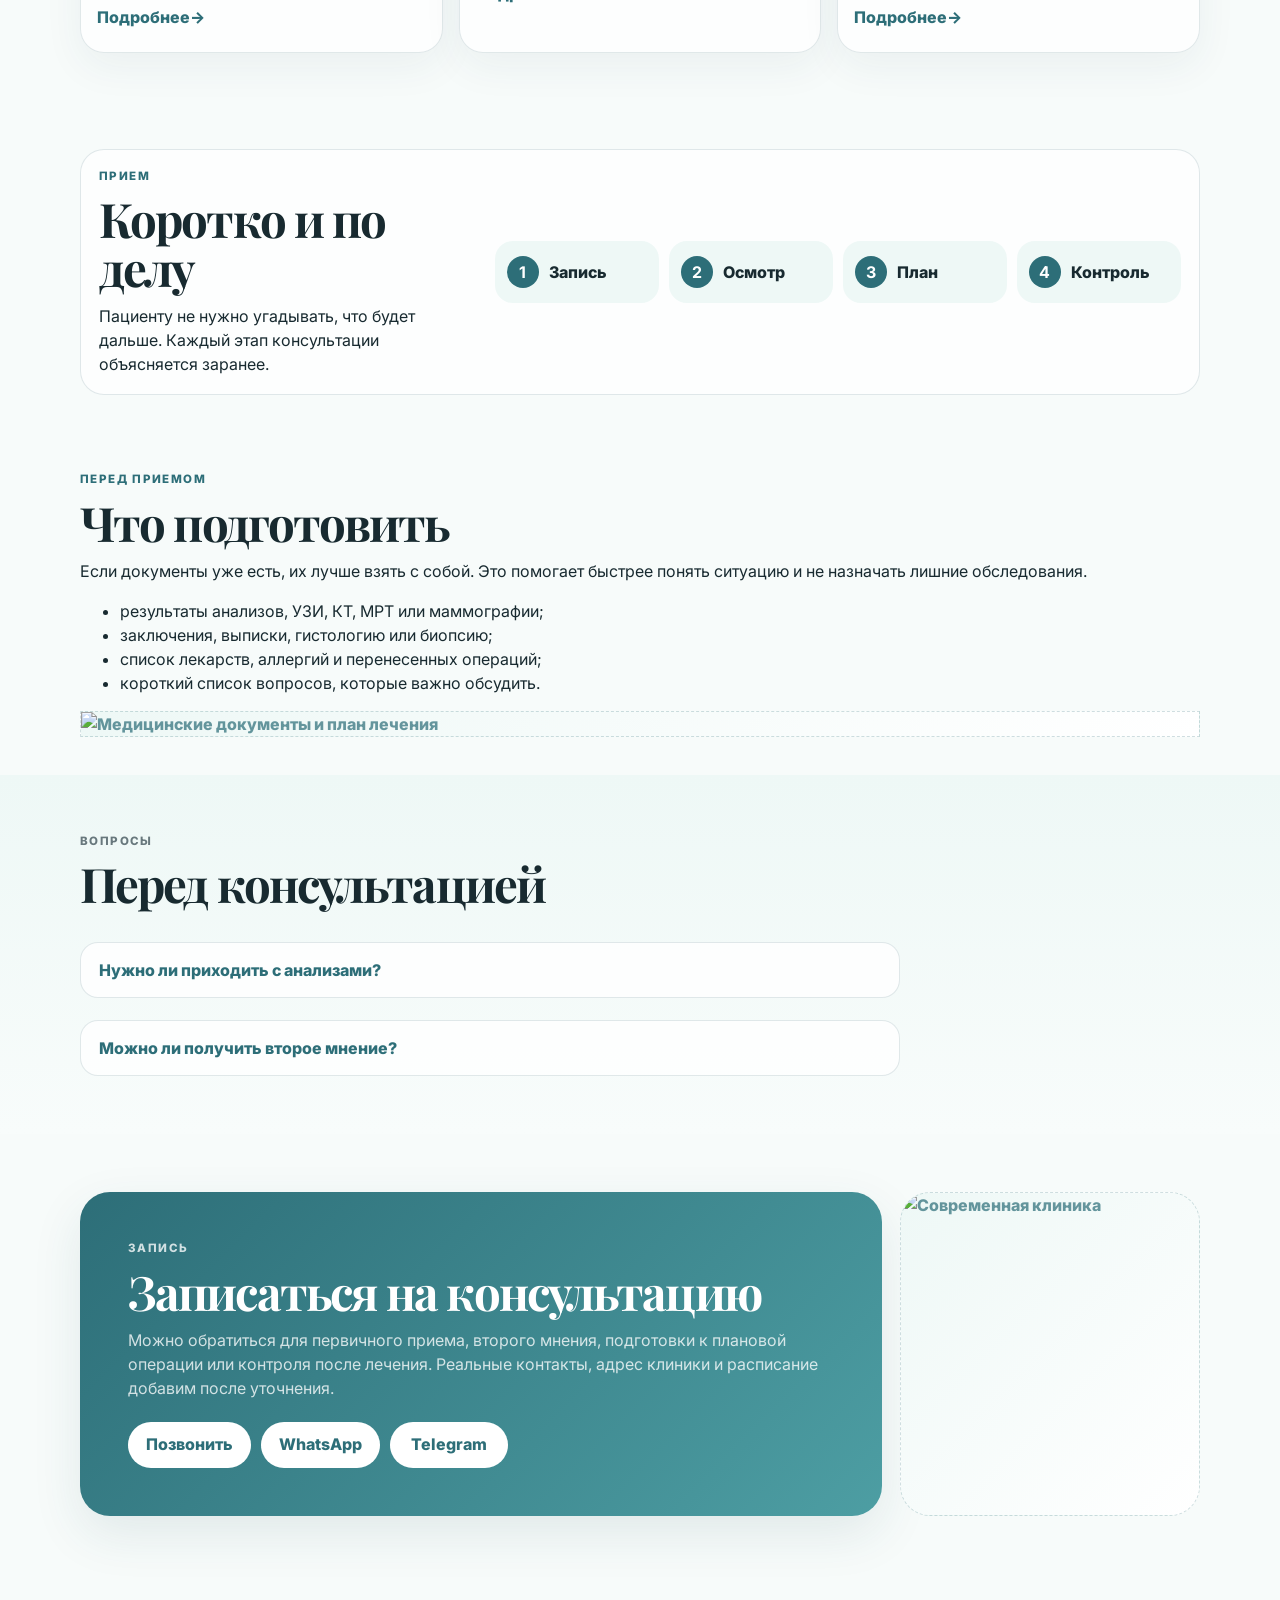
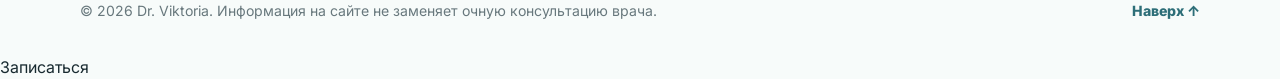
==== commit 57f71c6b: "Polish homepage structure and mobile booking flow" ====
--- a/index.html
+++ b/index.html
@@ -9,7 +9,7 @@
     <link rel="preconnect" href="https://fonts.gstatic.com" crossorigin />
     <link rel="preconnect" href="https://images.unsplash.com" />
     <link href="https://fonts.googleapis.com/css2?family=Inter:wght@400;500;600;700;800&family=Playfair+Display:wght@600;700&display=swap" rel="stylesheet" />
-    <link rel="stylesheet" href="styles.css?v=8" />
+    <link rel="stylesheet" href="styles.css?v=9" />
   </head>
   <body>
     <header class="header">
@@ -24,9 +24,7 @@
         <button type="button" data-lang="ru" aria-label="Русский">🇷🇺</button>
       </div>
 
-      <button class="menu-button" type="button" aria-label="Открыть меню" aria-expanded="false">
-        <span></span><span></span>
-      </button>
+      <button class="menu-button" type="button" aria-label="Открыть меню" aria-expanded="false"><span></span><span></span></button>
 
       <nav class="nav" aria-label="Основная навигация">
         <a href="index.html" data-i18n="nav.home">Главная</a>
@@ -49,6 +47,11 @@
           <div class="chips" aria-label="Краткая информация">
             <span data-i18n="common.city">Ереван</span><span data-i18n="common.byAppointment">по записи</span><span>RU / AM / EN</span>
           </div>
+          <div class="hero-facts" aria-label="Профессиональные акценты">
+            <div><strong data-i18n="home.fact.1.title">3 направления</strong><span data-i18n="home.fact.1.text">хирургическая консультация, онкоразбор и пластика</span></div>
+            <div><strong data-i18n="home.fact.2.title">Очный план</strong><span data-i18n="home.fact.2.text">решение после осмотра и документов</span></div>
+            <div><strong data-i18n="home.fact.3.title">Контроль</strong><span data-i18n="home.fact.3.text">подготовка и восстановление</span></div>
+          </div>
         </div>
         <div class="photo-card hero-photo">
           <img src="https://images.unsplash.com/photo-1559839734-2b71ea197ec2?auto=format&fit=crop&q=80&w=1400" alt="Женщина-врач в клинике" />
@@ -56,10 +59,33 @@
         </div>
       </section>
 
+      <section class="section container tight">
+        <div class="trust-grid">
+          <article>
+            <span>01</span>
+            <h3 data-i18n="home.trust.1.title">Диагностика до решения</h3>
+            <p data-i18n="home.trust.1.text">Сначала жалобы, анамнез, осмотр и документы. Только потом обсуждение операции и альтернатив.</p>
+          </article>
+          <article>
+            <span>02</span>
+            <h3 data-i18n="home.trust.2.title">Показания и риски</h3>
+            <p data-i18n="home.trust.2.text">Пациент получает не рекламное обещание, а понятное объяснение пользы, ограничений и возможных рисков.</p>
+          </article>
+          <article>
+            <span>03</span>
+            <h3 data-i18n="home.trust.3.title">План восстановления</h3>
+            <p data-i18n="home.trust.3.text">До вмешательства обсуждаются сроки, контрольные визиты, ограничения и признаки, требующие связи с врачом.</p>
+          </article>
+        </div>
+      </section>
+
       <section class="section container">
-        <div class="section-head">
-          <p class="label" data-i18n="home.directions.label">Направления</p>
-          <h2 data-i18n="home.directions.title">С чем можно обратиться</h2>
+        <div class="section-head split-head">
+          <div>
+            <p class="label" data-i18n="home.directions.label">Направления</p>
+            <h2 data-i18n="home.directions.title">С чем можно обратиться</h2>
+          </div>
+          <p data-i18n="home.directions.note">Карточки ниже — быстрый вход в основные направления. Полный перечень услуг и подробные пояснения вынесены на отдельную страницу.</p>
         </div>
 
         <div class="cards three">
@@ -99,10 +125,11 @@
       </section>
 
       <section class="section container compact">
-        <div class="process-card">
+        <div class="process-card elevated">
           <div>
             <p class="label" data-i18n="home.process.label">Прием</p>
             <h2 data-i18n="home.process.title">Коротко и по делу</h2>
+            <p data-i18n="home.process.text">Пациенту не нужно угадывать, что будет дальше. Каждый этап консультации объясняется заранее.</p>
           </div>
           <div class="steps">
             <div class="step"><b>1</b><span data-i18n="step.book">Запись</span></div>
@@ -113,15 +140,20 @@
         </div>
       </section>
 
-      <section class="section container compact">
-        <div class="wide-card">
-          <div>
-            <p class="label" data-i18n="home.catalog.label">Каталог</p>
-            <h2 data-i18n="home.catalog.title">Подробный перечень консультаций и услуг</h2>
-            <p data-i18n="home.catalog.text">На отдельной странице собраны основные ситуации, с которыми можно обратиться: от первичного приема и второго мнения до подготовки к операции и послеоперационного наблюдения.</p>
-            <a class="button secondary" href="services.html" data-i18n="home.catalog.button">Открыть услуги</a>
-          </div>
-          <div class="image-slot"><img src="https://images.unsplash.com/photo-1581093458791-9d42e370901d?auto=format&fit=crop&q=80&w=900" alt="Медицинские документы и план лечения" /></div>
+      <section class="section container compact" id="prepare">
+        <div class="prepare-card">
+          <div class="prepare-copy">
+            <p class="label" data-i18n="home.prepare.label">Перед приемом</p>
+            <h2 data-i18n="home.prepare.title">Что подготовить</h2>
+            <p data-i18n="home.prepare.text">Если документы уже есть, их лучше взять с собой. Это помогает быстрее понять ситуацию и не назначать лишние обследования.</p>
+            <ul class="check-list">
+              <li data-i18n="home.prepare.item.1">результаты анализов, УЗИ, КТ, МРТ или маммографии;</li>
+              <li data-i18n="home.prepare.item.2">заключения, выписки, гистологию или биопсию;</li>
+              <li data-i18n="home.prepare.item.3">список лекарств, аллергий и перенесенных операций;</li>
+              <li data-i18n="home.prepare.item.4">короткий список вопросов, которые важно обсудить.</li>
+            </ul>
+          </div>
+          <div class="image-slot prepare-image"><img src="https://images.unsplash.com/photo-1581093458791-9d42e370901d?auto=format&fit=crop&q=80&w=900" alt="Медицинские документы и план лечения" /></div>
         </div>
       </section>
 
@@ -166,6 +198,7 @@
       <a href="#top" data-i18n="footer.top">Наверх ↑</a>
     </footer>
 
-    <script src="script.js?v=5"></script>
+    <a class="mobile-booking" href="#contacts" data-i18n="common.book">Записаться</a>
+    <script src="script.js?v=6"></script>
   </body>
 </html>
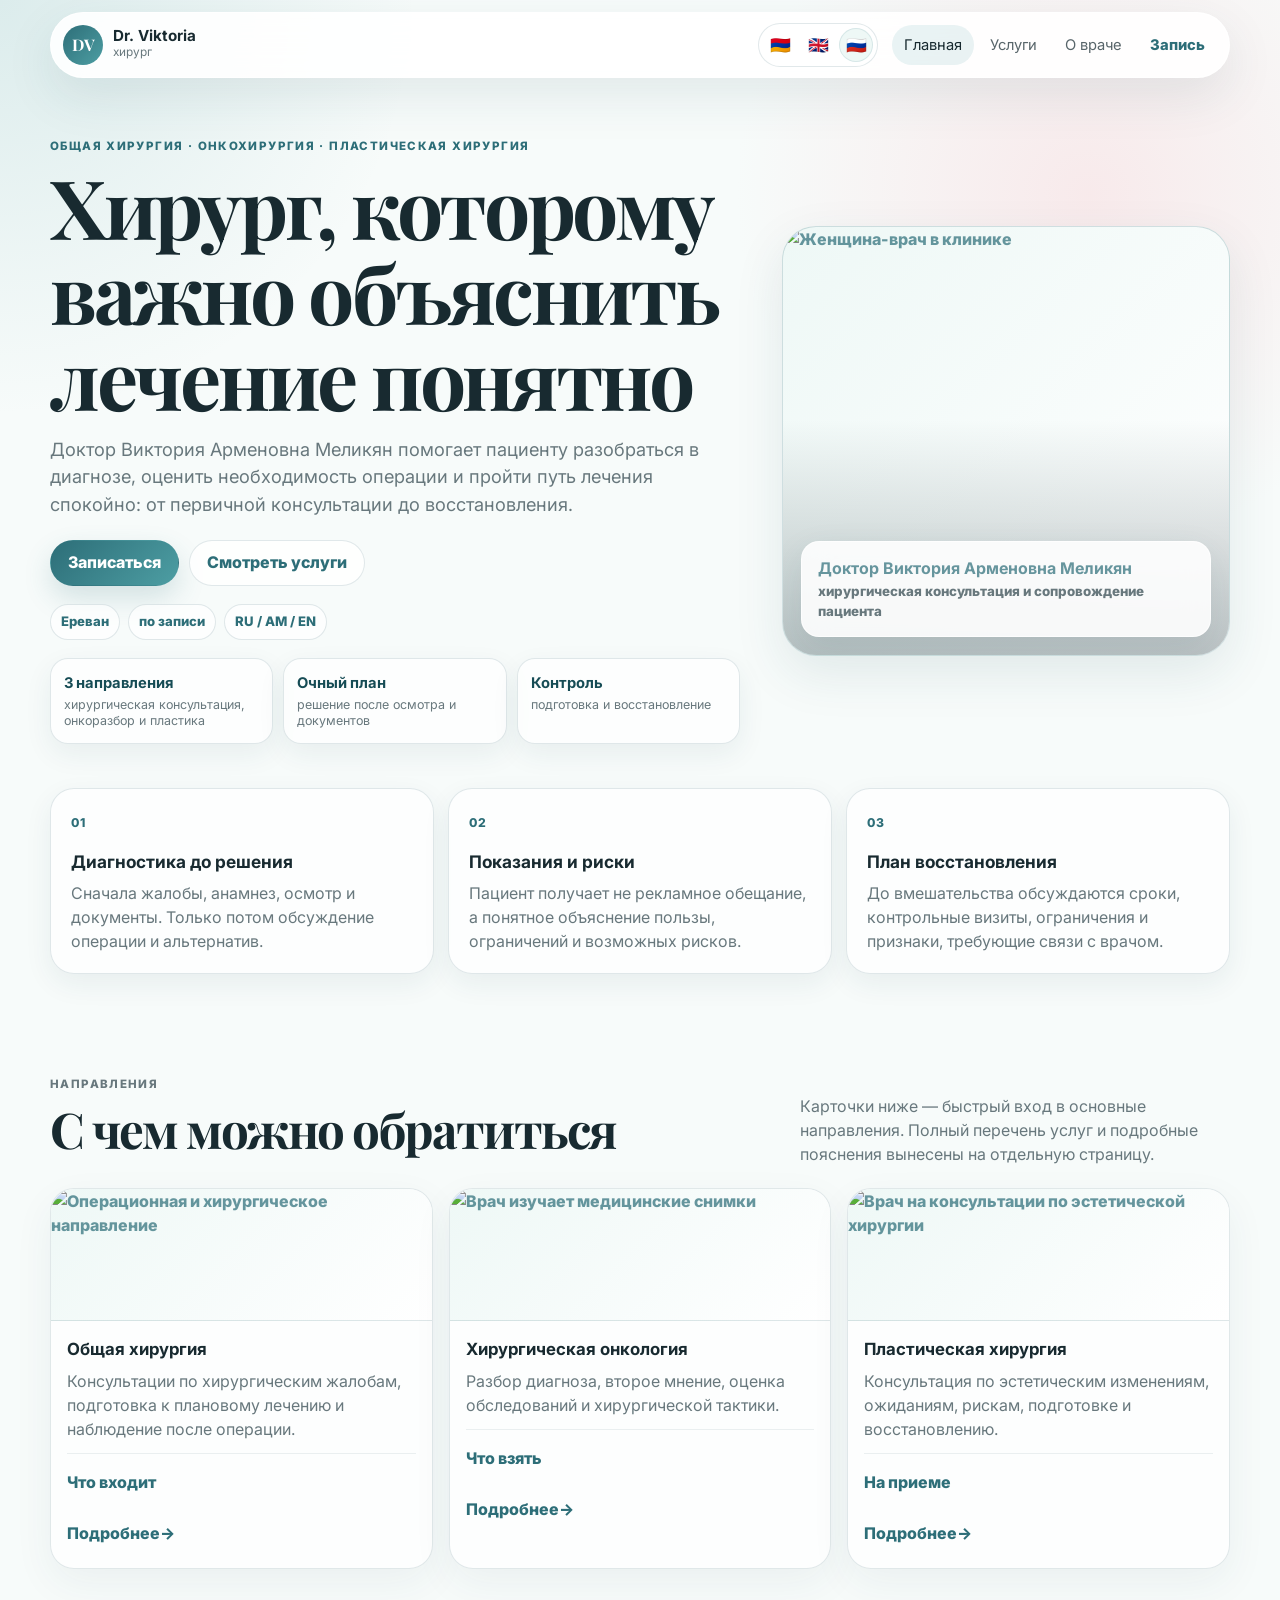
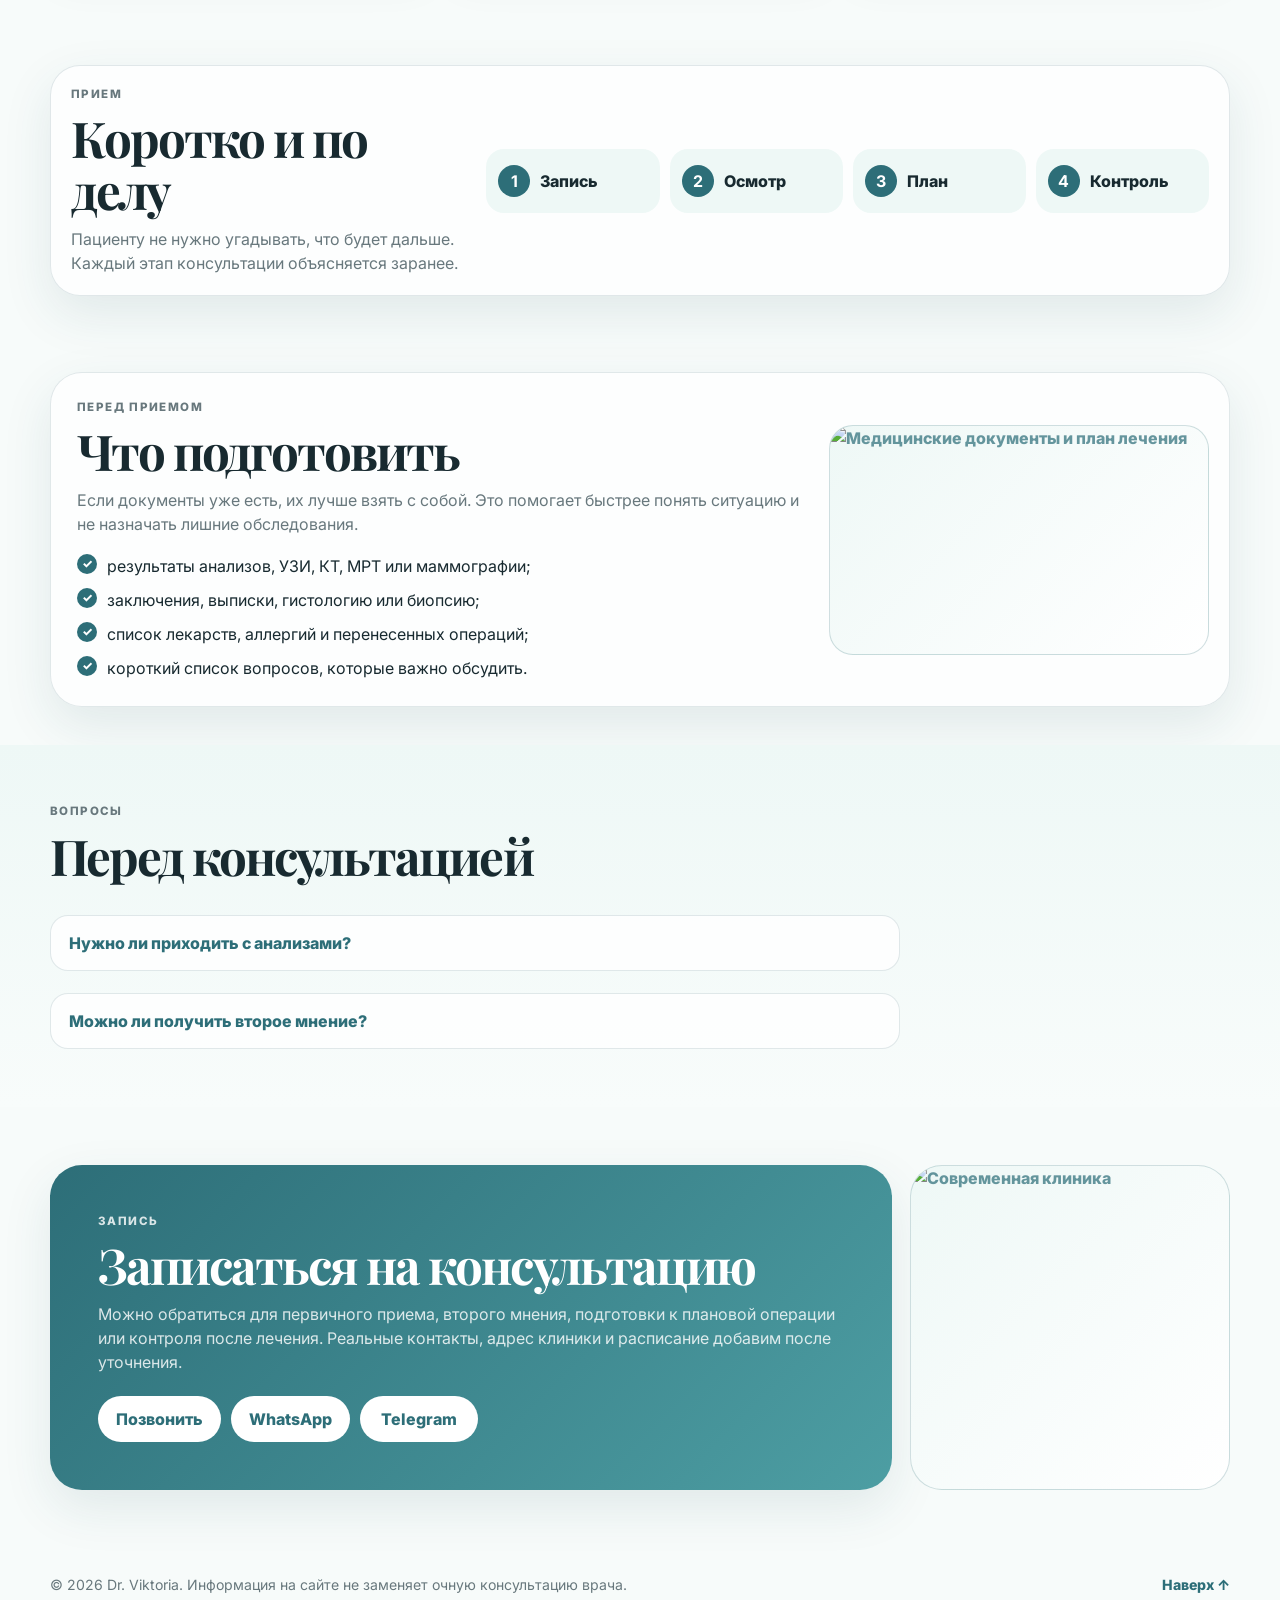
==== commit 9e253421: "Load polish translations on homepage" ====
--- a/index.html
+++ b/index.html
@@ -200,5 +200,6 @@
 
     <a class="mobile-booking" href="#contacts" data-i18n="common.book">Записаться</a>
     <script src="script.js?v=6"></script>
+    <script src="polish.js?v=1"></script>
   </body>
 </html>
--- a/styles.css
+++ b/styles.css
@@ -2,16 +2,19 @@
   --bg: #f7fbfa;
   --surface: #ffffff;
   --soft: #eef8f6;
+  --soft-2: #f4fbfa;
   --ink: #182a30;
   --muted: #68787d;
   --line: rgba(43, 94, 104, 0.14);
   --accent: #4d9ea3;
   --accent-dark: #2d6e78;
+  --accent-ink: #164c55;
   --blush: #f8e4e6;
   --blue: #e4f2fb;
   --shadow: 0 18px 50px rgba(27, 74, 84, 0.10);
+  --shadow-soft: 0 10px 28px rgba(27, 74, 84, 0.07);
   --radius: 24px;
-  --max: 1120px;
+  --max: 1180px;
 }
 
 * { box-sizing: border-box; }
@@ -19,20 +22,25 @@
 body {
   margin: 0;
   color: var(--ink);
-  background: radial-gradient(circle at top left, rgba(77, 158, 163, 0.16), transparent 26rem), var(--bg);
+  background:
+    radial-gradient(circle at top left, rgba(77, 158, 163, 0.16), transparent 26rem),
+    radial-gradient(circle at 85% 6%, rgba(248, 228, 230, .75), transparent 22rem),
+    var(--bg);
   font-family: Inter, system-ui, -apple-system, BlinkMacSystemFont, "Segoe UI", sans-serif;
   line-height: 1.5;
+  text-rendering: optimizeLegibility;
 }
 a { color: inherit; text-decoration: none; }
 button, summary { font: inherit; }
 body.menu-open { overflow: hidden; }
+img { max-width: 100%; }
 
 .container { width: min(var(--max), calc(100% - 32px)); margin: 0 auto; }
 
 .header {
   position: sticky;
   top: 12px;
-  z-index: 20;
+  z-index: 30;
   display: grid;
   grid-template-columns: auto 1fr auto;
   align-items: center;
@@ -40,9 +48,9 @@
   width: min(var(--max), calc(100% - 32px));
   margin: 12px auto 0;
   padding: 10px 12px;
-  border: 1px solid rgba(255, 255, 255, 0.85);
-  border-radius: 999px;
-  background: rgba(255, 255, 255, 0.88);
+  border: 1px solid rgba(255, 255, 255, 0.86);
+  border-radius: 999px;
+  background: rgba(255, 255, 255, 0.9);
   box-shadow: var(--shadow);
   backdrop-filter: blur(16px);
 }
@@ -69,7 +77,7 @@
   padding: 4px;
   border: 1px solid var(--line);
   border-radius: 999px;
-  background: rgba(255,255,255,.7);
+  background: rgba(255,255,255,.72);
 }
 .language-switch button {
   display: grid;
@@ -115,19 +123,21 @@
 
 h1, h2, h3, p { margin-top: 0; }
 h1, h2 { font-family: "Playfair Display", Georgia, serif; letter-spacing: -0.04em; line-height: 1.04; }
-h1 { max-width: 760px; margin-bottom: 16px; font-size: clamp(3rem, 6vw, 5.3rem); }
-h2 { margin-bottom: 12px; font-size: clamp(2rem, 3.7vw, 3.45rem); }
+h1 { max-width: 820px; margin-bottom: 16px; font-size: clamp(3.1rem, 6.4vw, 5.7rem); }
+h2 { margin-bottom: 12px; font-size: clamp(2rem, 3.85vw, 3.65rem); }
 h3 { margin-bottom: 7px; font-size: 1.05rem; }
 p { margin-bottom: 0; }
 .label { margin: 0 0 9px; color: var(--accent-dark); font-size: 0.72rem; font-weight: 800; letter-spacing: 0.12em; text-transform: uppercase; }
-.lead, .card p, .wide-card p, .section-head p, .faq-item p, .contact-card p, .page-hero p { color: var(--muted); }
-.lead { max-width: 600px; font-size: 1.08rem; }
+.lead, .card p, .wide-card p, .section-head p, .faq-item p, .contact-card p, .page-hero p, .trust-grid p, .prepare-card p, .process-card p { color: var(--muted); }
+.lead { max-width: 650px; font-size: clamp(1rem, 1.45vw, 1.14rem); }
 
 .section { padding: 58px 0; }
 .section.compact { padding: 38px 0; }
+.section.tight { padding: 16px 0 44px; }
 .section-head { margin-bottom: 22px; }
-
-.hero { display: grid; grid-template-columns: minmax(0, 1fr) minmax(290px, 0.72fr); gap: 34px; align-items: center; padding-top: 58px; padding-bottom: 38px; }
+.split-head { display: grid; grid-template-columns: minmax(0, 1fr) minmax(280px, 430px); gap: 22px; align-items: end; }
+
+.hero { display: grid; grid-template-columns: minmax(0, 1.05fr) minmax(330px, 0.68fr); gap: 40px; align-items: center; padding-top: 60px; padding-bottom: 28px; }
 .actions { display: flex; flex-wrap: wrap; gap: 10px; margin-top: 22px; }
 .button {
   display: inline-flex;
@@ -143,53 +153,73 @@
   cursor: pointer;
 }
 .button.primary { color: #fff; background: linear-gradient(135deg, var(--accent-dark), var(--accent)); box-shadow: 0 12px 28px rgba(45, 110, 120, .18); }
-.button.secondary { color: var(--accent-dark); background: rgba(255, 255, 255, .78); border-color: var(--line); }
+.button.secondary { color: var(--accent-dark); background: rgba(255, 255, 255, .82); border-color: var(--line); }
 .button.light { color: var(--accent-dark); background: #fff; }
+.button:hover, .text-link:hover, .filter-btn:hover, .language-switch button:hover { transform: translateY(-1px); }
+
 .chips { display: flex; flex-wrap: wrap; gap: 8px; margin-top: 18px; }
-.chips span { padding: 7px 10px; border: 1px solid var(--line); border-radius: 999px; color: var(--accent-dark); background: rgba(255, 255, 255, .62); font-size: .82rem; font-weight: 800; }
+.chips span { padding: 7px 10px; border: 1px solid var(--line); border-radius: 999px; color: var(--accent-dark); background: rgba(255, 255, 255, .68); font-size: .82rem; font-weight: 800; }
+.hero-facts { display: grid; grid-template-columns: repeat(3, minmax(0, 1fr)); gap: 10px; margin-top: 18px; max-width: 690px; }
+.hero-facts div { padding: 13px; border: 1px solid var(--line); border-radius: 18px; background: rgba(255,255,255,.68); box-shadow: var(--shadow-soft); }
+.hero-facts strong, .hero-facts span { display: block; }
+.hero-facts strong { color: var(--accent-ink); font-size: .92rem; margin-bottom: 3px; }
+.hero-facts span { color: var(--muted); font-size: .78rem; line-height: 1.35; }
 
 .photo-card, .image-slot, .thumb, .doc-thumb { display: grid; place-items: center; border: 1px dashed rgba(45, 110, 120, .22); color: rgba(45, 110, 120, .72); background: linear-gradient(135deg, var(--soft), #ffffff); font-weight: 800; overflow: hidden; }
 .photo-card img, .image-slot img, .thumb img, .doc-thumb img { width: 100%; height: 100%; object-fit: cover; display: block; }
-.photo-card { position: relative; min-height: 360px; border-radius: 30px; box-shadow: var(--shadow); }
-.photo-note { position: absolute; left: 18px; right: 18px; bottom: 18px; padding: 13px 15px; border: 1px solid rgba(255,255,255,.75); border-radius: 18px; background: rgba(255,255,255,.84); box-shadow: 0 12px 34px rgba(27, 74, 84, .10); backdrop-filter: blur(14px); }
+.photo-card { position: relative; min-height: 430px; border-radius: 34px; box-shadow: var(--shadow); border-style: solid; }
+.photo-card::after { content: ""; position: absolute; inset: 0; background: linear-gradient(180deg, transparent 45%, rgba(12, 37, 43, .28)); pointer-events: none; }
+.photo-note { position: absolute; z-index: 1; left: 18px; right: 18px; bottom: 18px; padding: 14px 16px; border: 1px solid rgba(255,255,255,.75); border-radius: 18px; background: rgba(255,255,255,.88); box-shadow: 0 12px 34px rgba(27, 74, 84, .10); backdrop-filter: blur(14px); }
 .photo-note strong, .photo-note small { display: block; }
 .photo-note small { color: var(--muted); margin-top: 2px; }
+
+.trust-grid { display: grid; grid-template-columns: repeat(3, minmax(0, 1fr)); gap: 14px; }
+.trust-grid article { padding: 20px; border: 1px solid var(--line); border-radius: var(--radius); background: rgba(255,255,255,.72); box-shadow: var(--shadow-soft); }
+.trust-grid span { display: inline-flex; margin-bottom: 16px; color: var(--accent-dark); font-size: .76rem; font-weight: 800; letter-spacing: .12em; }
+.trust-grid h3 { font-size: 1.08rem; }
 
 .cards { display: grid; gap: 16px; }
 .cards.three { grid-template-columns: repeat(3, minmax(0, 1fr)); }
 .cards.four { grid-template-columns: repeat(4, minmax(0, 1fr)); }
-.card { padding: 16px; border: 1px solid var(--line); border-radius: var(--radius); background: rgba(255,255,255,.78); box-shadow: 0 14px 40px rgba(27, 74, 84, .06); }
-.thumb { height: 128px; margin: -16px -16px 16px; border-width: 0 0 1px 0; border-style: solid; border-color: var(--line); border-radius: var(--radius) var(--radius) 0 0; }
+.card { padding: 16px; border: 1px solid var(--line); border-radius: var(--radius); background: rgba(255,255,255,.78); box-shadow: 0 14px 40px rgba(27, 74, 84, .06); transition: transform .2s ease, box-shadow .2s ease; }
+.card:hover { transform: translateY(-2px); box-shadow: 0 18px 44px rgba(27, 74, 84, .10); }
+.thumb { height: 132px; margin: -16px -16px 16px; border-width: 0 0 1px 0; border-style: solid; border-color: var(--line); border-radius: var(--radius) var(--radius) 0 0; }
 
 details { margin-top: 12px; border-top: 1px solid rgba(43,94,104,.09); padding-top: 10px; }
 summary { min-height: 36px; display: flex; align-items: center; cursor: pointer; color: var(--accent-dark); font-weight: 800; }
 details p { margin-top: 8px; color: var(--muted); font-size: .92rem; }
-.text-link { display: inline-flex; align-items: center; min-height: 38px; margin-top: 14px; color: var(--accent-dark); font-weight: 800; }
+.text-link { display: inline-flex; align-items: center; min-height: 38px; margin-top: 14px; color: var(--accent-dark); font-weight: 800; transition: transform .2s ease; }
 .text-link::after { content: " →"; }
 
-.process-card { display: grid; grid-template-columns: minmax(210px, .55fr) minmax(0, 1fr); gap: 18px; align-items: center; padding: 18px; border: 1px solid var(--line); border-radius: var(--radius); background: rgba(255,255,255,.72); }
+.process-card { display: grid; grid-template-columns: minmax(230px, .55fr) minmax(0, 1fr); gap: 18px; align-items: center; padding: 20px; border: 1px solid var(--line); border-radius: 30px; background: rgba(255,255,255,.76); }
+.elevated { box-shadow: var(--shadow); }
 .steps { display: grid; grid-template-columns: repeat(4, minmax(0, 1fr)); gap: 10px; }
-.step { display: flex; align-items: center; gap: 10px; min-height: 62px; padding: 12px; border-radius: 18px; background: var(--soft); }
+.step { display: flex; align-items: center; gap: 10px; min-height: 64px; padding: 12px; border-radius: 18px; background: var(--soft); }
 .step b { display: grid; place-items: center; flex: 0 0 32px; width: 32px; height: 32px; border-radius: 50%; color: #fff; background: var(--accent-dark); }
 .step span { font-weight: 800; }
 
-.wide-card { display: grid; grid-template-columns: minmax(0, 1fr) 300px; gap: 18px; align-items: center; padding: 18px; border: 1px solid var(--line); border-radius: 30px; background: rgba(255,255,255,.76); box-shadow: var(--shadow); }
-.wide-card .image-slot { min-height: 210px; border-radius: 22px; }
+.wide-card, .prepare-card { display: grid; grid-template-columns: minmax(0, 1fr) 320px; gap: 20px; align-items: center; padding: 20px; border: 1px solid var(--line); border-radius: 32px; background: rgba(255,255,255,.78); box-shadow: var(--shadow); }
+.wide-card .image-slot, .prepare-image { min-height: 230px; border-radius: 24px; border-style: solid; }
 .wide-card p { max-width: 560px; margin-bottom: 18px; }
+.prepare-card { grid-template-columns: minmax(0, 1fr) 380px; }
+.prepare-copy { padding: 6px; }
+.check-list { display: grid; gap: 10px; margin: 18px 0 0; padding: 0; list-style: none; }
+.check-list li { position: relative; padding-left: 30px; color: var(--ink); }
+.check-list li::before { content: "✓"; position: absolute; left: 0; top: 0; display: grid; place-items: center; width: 20px; height: 20px; border-radius: 50%; color: #fff; background: var(--accent-dark); font-size: .76rem; font-weight: 800; }
 
 .faq-section, .muted-block { background: linear-gradient(180deg, var(--soft), #f8fcfb); }
-.faq-list { display: grid; gap: 10px; max-width: 820px; }
+.faq-list { display: grid; gap: 10px; max-width: 850px; }
 .faq-item { padding: 0; border: 1px solid var(--line); border-radius: 18px; background: rgba(255,255,255,.78); overflow: hidden; }
 .faq-item summary { min-height: 54px; padding: 0 18px; }
 .faq-item p { margin: 0; padding: 0 18px 18px; }
 
-.contact-grid { display: grid; grid-template-columns: minmax(0, 1fr) 300px; gap: 18px; }
-.contact-card { padding: clamp(26px, 5vw, 48px); border-radius: 30px; color: #fff; background: linear-gradient(135deg, var(--accent-dark), var(--accent)); box-shadow: var(--shadow); }
-.contact-card .label, .contact-card p { color: rgba(255,255,255,.78); }
-.map-slot { min-height: 260px; border-radius: 30px; }
-
-.page-hero { display: grid; grid-template-columns: minmax(0, 1fr) 300px; gap: 28px; align-items: center; padding-top: 64px; padding-bottom: 32px; }
-.page-visual { min-height: 230px; border-radius: 28px; }
+.contact-grid { display: grid; grid-template-columns: minmax(0, 1fr) 320px; gap: 18px; }
+.contact-card { padding: clamp(26px, 5vw, 48px); border-radius: 32px; color: #fff; background: linear-gradient(135deg, var(--accent-dark), var(--accent)); box-shadow: var(--shadow); }
+.contact-card .label, .contact-card p { color: rgba(255,255,255,.82); }
+.map-slot { min-height: 280px; border-radius: 32px; border-style: solid; }
+
+.page-hero { display: grid; grid-template-columns: minmax(0, 1fr) 330px; gap: 28px; align-items: center; padding-top: 64px; padding-bottom: 32px; }
+.page-visual { min-height: 250px; border-radius: 30px; border-style: solid; }
 .filters { display: flex; flex-wrap: wrap; gap: 8px; margin-bottom: 22px; }
 .filter-btn { min-height: 42px; padding: 9px 13px; border: 1px solid var(--line); border-radius: 999px; color: var(--accent-dark); background: rgba(255,255,255,.82); cursor: pointer; font-weight: 800; line-height: 1; }
 .filter-btn.active { color: #fff; background: var(--accent-dark); }
@@ -201,12 +231,19 @@
 .footer { display: flex; justify-content: space-between; gap: 18px; padding: 26px 0 34px; color: var(--muted); font-size: .88rem; }
 .footer p { margin: 0; }
 .footer a { color: var(--accent-dark); font-weight: 800; }
+.mobile-booking { display: none; }
+
+@media (min-width: 1400px) {
+  :root { --max: 1240px; }
+  .photo-card { min-height: 470px; }
+  .thumb { height: 150px; }
+}
 
 @media (max-width: 980px) {
   .header { grid-template-columns: auto auto auto; }
-  .hero, .page-hero, .wide-card, .contact-grid, .process-card { grid-template-columns: 1fr; }
+  .hero, .page-hero, .wide-card, .prepare-card, .contact-grid, .process-card, .split-head { grid-template-columns: 1fr; }
   .cards.three, .cards.four { grid-template-columns: repeat(2, minmax(0, 1fr)); }
-  .steps { grid-template-columns: repeat(2, minmax(0, 1fr)); }
+  .steps, .hero-facts, .trust-grid { grid-template-columns: repeat(2, minmax(0, 1fr)); }
 }
 
 @media (max-width: 760px) {
@@ -218,27 +255,29 @@
   .nav { position: fixed; inset: 64px 11px auto; display: none; flex-direction: column; align-items: stretch; padding: 10px; border: 1px solid var(--line); border-radius: 20px; background: rgba(255,255,255,.98); box-shadow: var(--shadow); }
   .menu-open .nav { display: flex; }
   .nav a { justify-content: flex-start; min-height: 44px; padding: 13px 14px; }
-  h1 { font-size: clamp(2.35rem, 11vw, 3.7rem); }
-  h2 { font-size: clamp(1.85rem, 8.5vw, 2.75rem); }
+  h1 { font-size: clamp(2.38rem, 11vw, 3.75rem); }
+  h2 { font-size: clamp(1.82rem, 8.2vw, 2.75rem); }
   .lead { font-size: .98rem; }
   .section { padding: 42px 0; }
   .section.compact { padding: 32px 0; }
-  .hero { padding-top: 34px; padding-bottom: 26px; gap: 22px; }
+  .section.tight { padding: 10px 0 34px; }
+  .hero { padding-top: 34px; padding-bottom: 24px; gap: 22px; }
   .actions .button { flex: 1 1 150px; }
   .chips { display: grid; grid-template-columns: repeat(3, 1fr); }
   .chips span { text-align: center; justify-content: center; font-size: .74rem; }
-  .photo-card { min-height: 280px; border-radius: 24px; }
+  .hero-facts, .trust-grid, .cards.three, .cards.four, .steps { grid-template-columns: 1fr; }
+  .hero-facts div, .trust-grid article { padding: 14px; }
+  .photo-card { min-height: 300px; border-radius: 26px; }
   .photo-note { left: 14px; right: 14px; bottom: 14px; }
-  .cards.three, .cards.four { grid-template-columns: 1fr; }
-  .thumb { height: 112px; }
-  .steps { grid-template-columns: 1fr; }
+  .thumb { height: 122px; }
   .step { min-height: 52px; }
-  .wide-card { padding: 15px; border-radius: 24px; }
-  .wide-card .image-slot { min-height: 160px; }
+  .wide-card, .prepare-card { padding: 15px; border-radius: 24px; }
+  .wide-card .image-slot, .prepare-image { min-height: 170px; }
   .page-hero { padding-top: 38px; padding-bottom: 22px; }
-  .page-visual { min-height: 180px; }
-  .map-slot { min-height: 180px; }
-  .footer { flex-direction: column; align-items: flex-start; }
+  .page-visual { min-height: 190px; }
+  .map-slot { min-height: 190px; }
+  .footer { flex-direction: column; align-items: flex-start; padding-bottom: 86px; }
+  .mobile-booking { position: fixed; left: 12px; right: 12px; bottom: 12px; z-index: 25; display: flex; align-items: center; justify-content: center; min-height: 52px; border-radius: 999px; color: #fff; background: linear-gradient(135deg, var(--accent-dark), var(--accent)); box-shadow: 0 14px 34px rgba(27,74,84,.2); font-weight: 800; }
 }
 
 @media (max-width: 460px) {
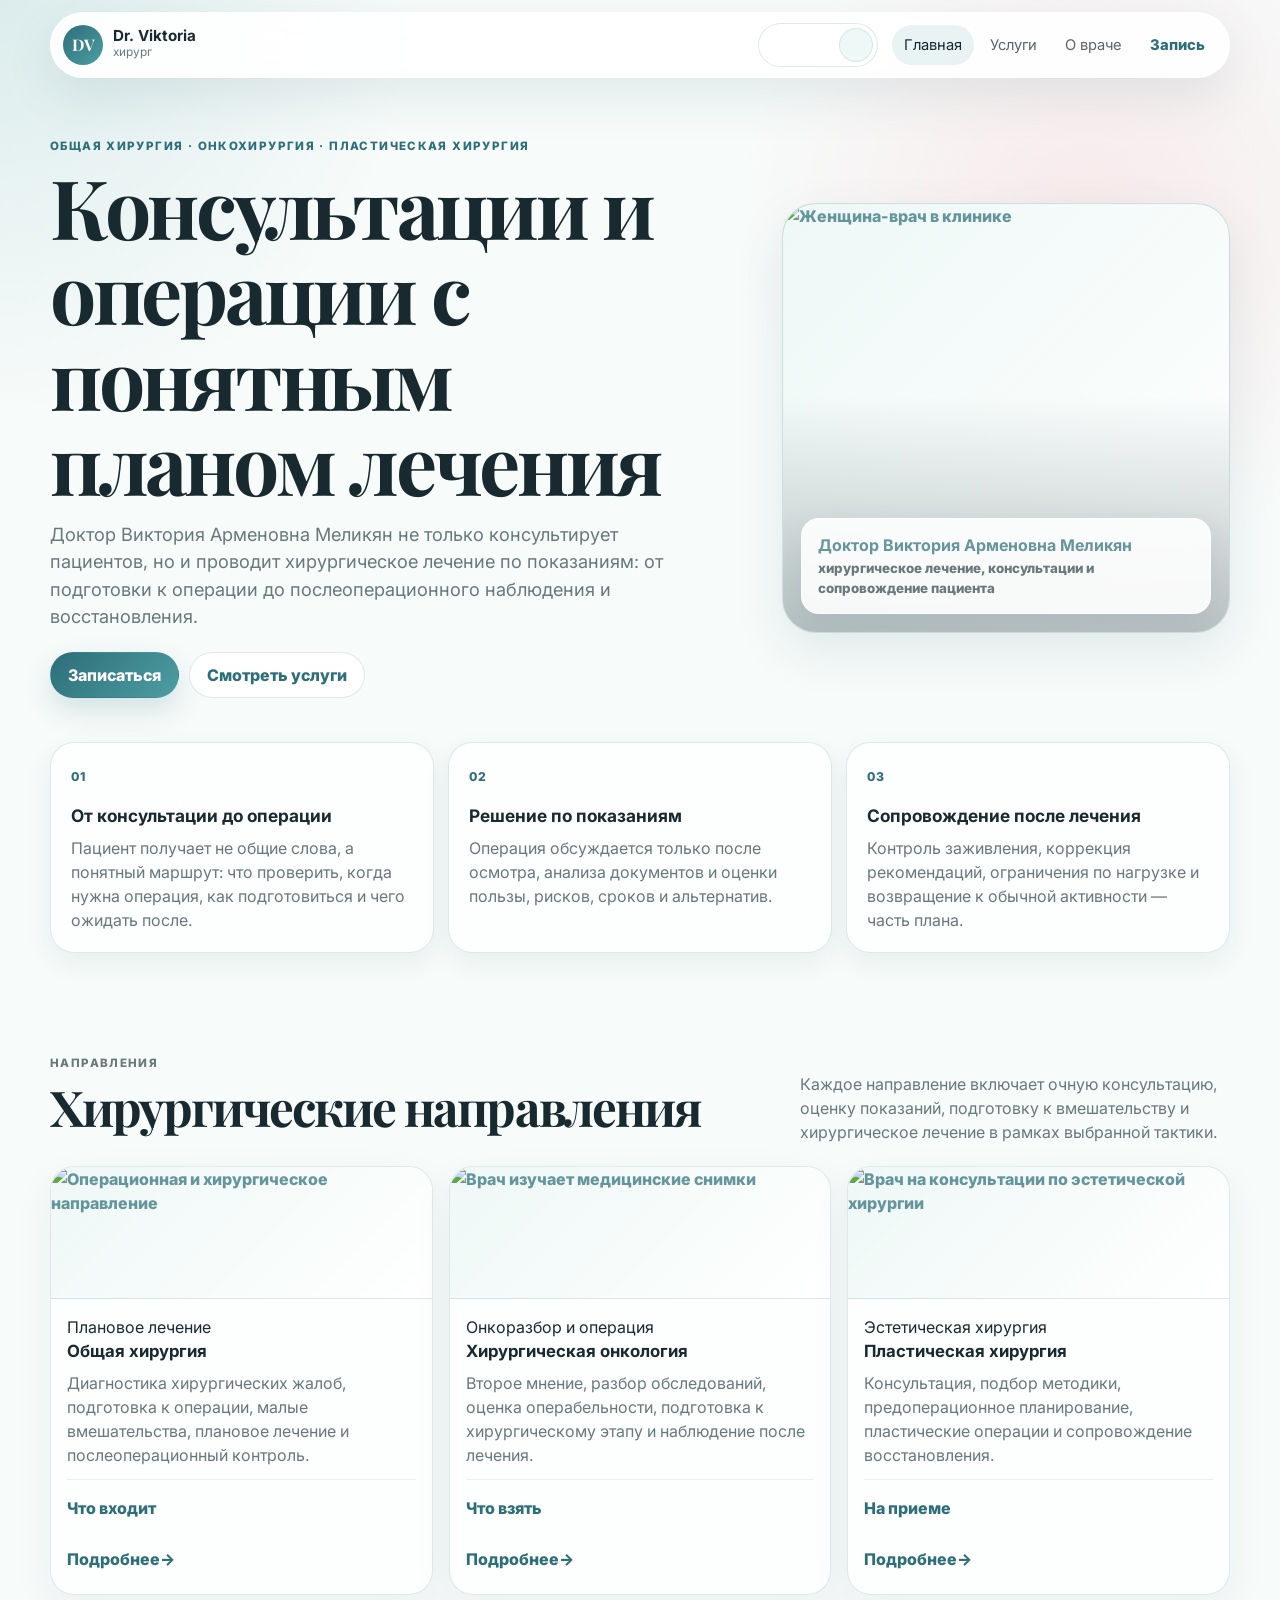
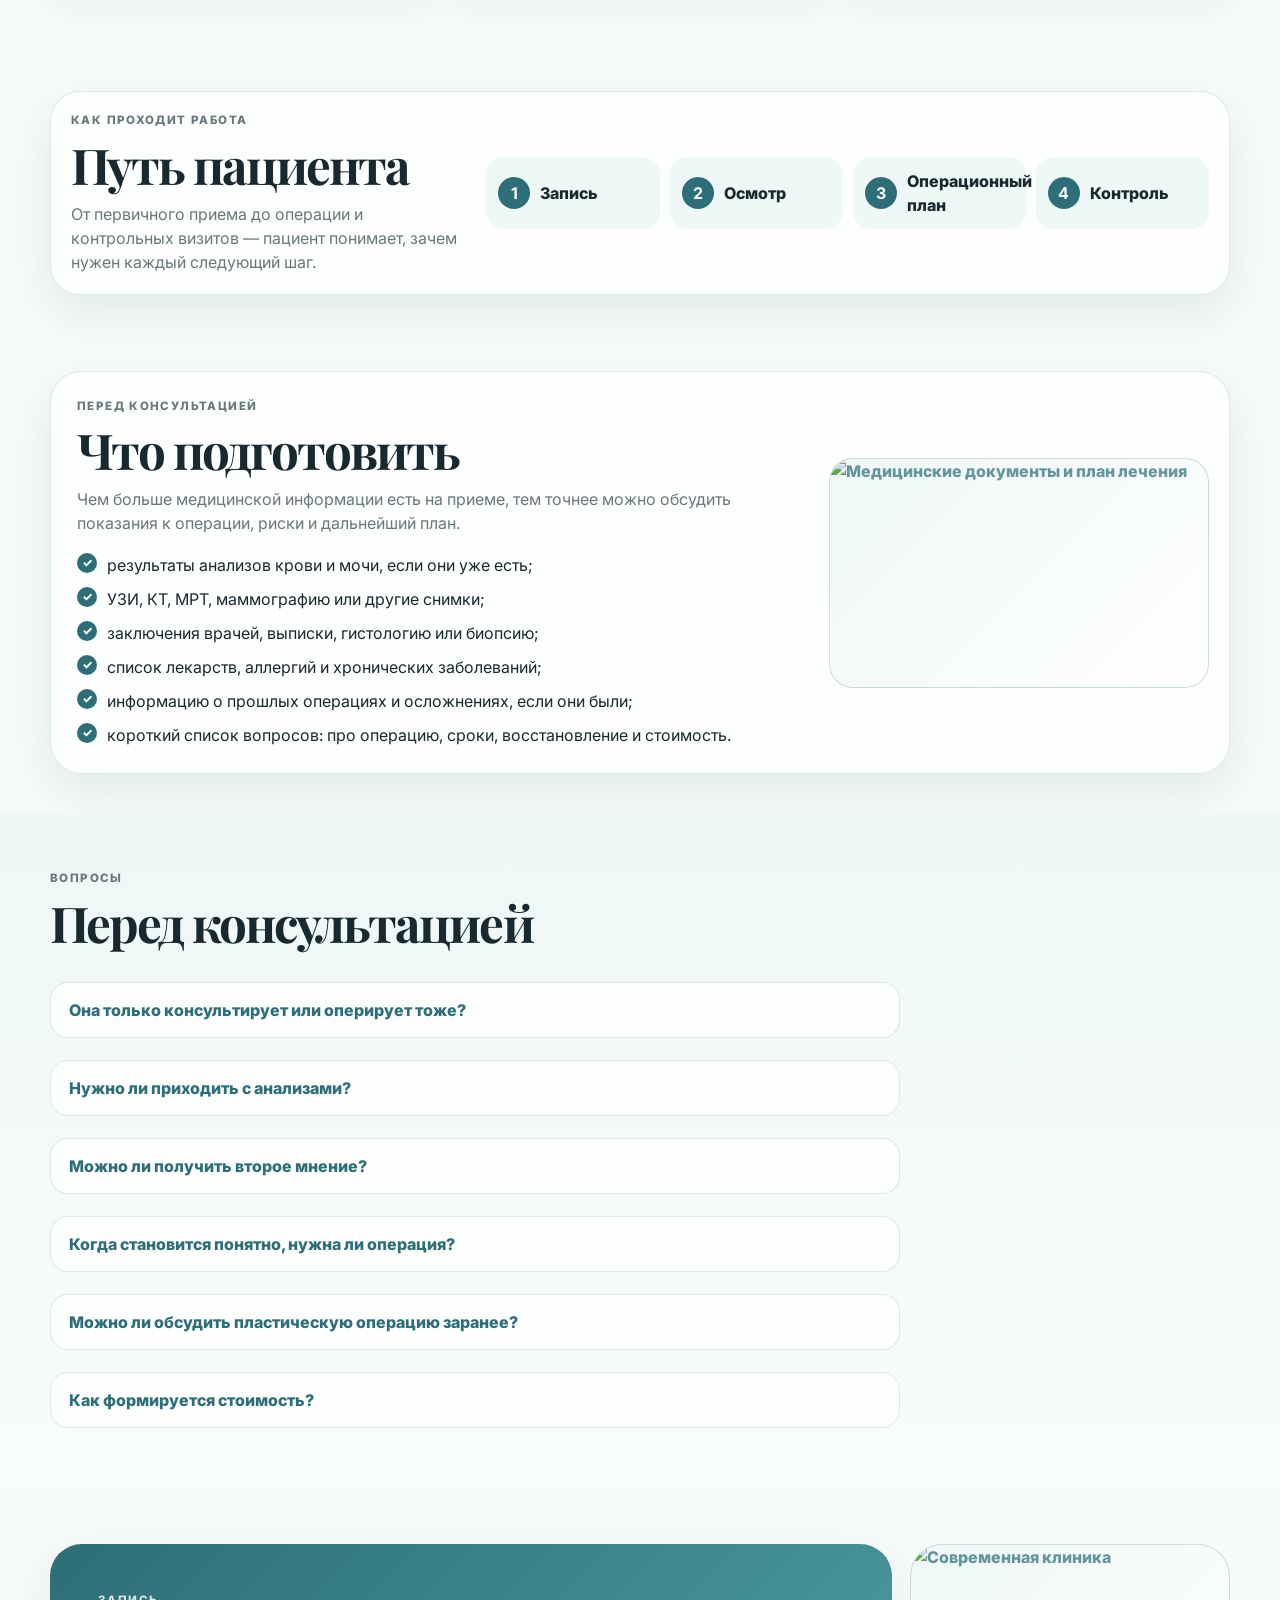
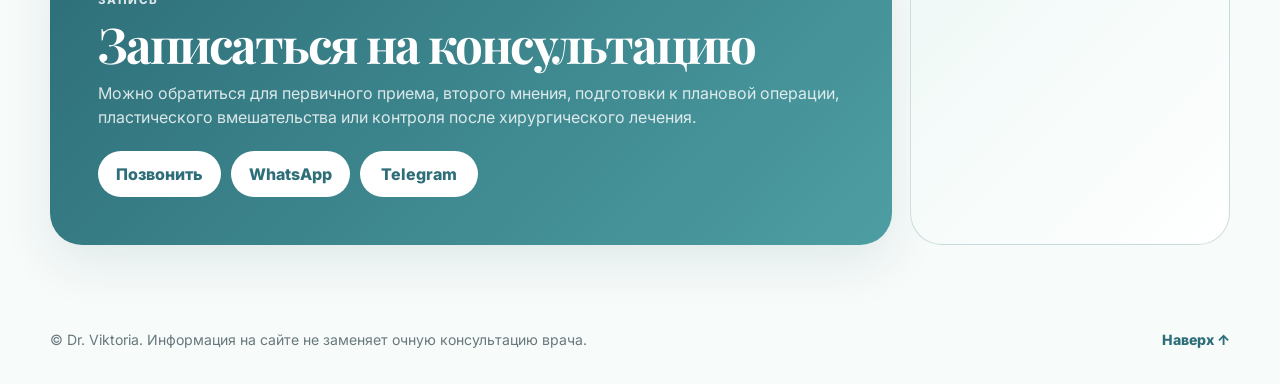
==== commit 536ef69d: "Refocus homepage on surgery and remove hero chips" ====
--- a/index.html
+++ b/index.html
@@ -3,13 +3,13 @@
   <head>
     <meta charset="UTF-8" />
     <meta name="viewport" content="width=device-width, initial-scale=1.0" />
-    <meta name="description" content="Dr. Viktoria — хирург: консультации, общая хирургия, онкохирургия и пластическая хирургия." />
+    <meta name="description" content="Dr. Viktoria — хирург: консультации, операции, общая хирургия, онкохирургия и пластическая хирургия." />
     <title>Dr. Viktoria — хирург</title>
     <link rel="preconnect" href="https://fonts.googleapis.com" />
     <link rel="preconnect" href="https://fonts.gstatic.com" crossorigin />
     <link rel="preconnect" href="https://images.unsplash.com" />
     <link href="https://fonts.googleapis.com/css2?family=Inter:wght@400;500;600;700;800&family=Playfair+Display:wght@600;700&display=swap" rel="stylesheet" />
-    <link rel="stylesheet" href="styles.css?v=9" />
+    <link rel="stylesheet" href="styles.css?v=10" />
   </head>
   <body>
     <header class="header">
@@ -19,9 +19,9 @@
       </a>
 
       <div class="language-switch" aria-label="Выбор языка">
-        <button type="button" data-lang="hy" aria-label="Հայերեն">🇦🇲</button>
-        <button type="button" data-lang="en" aria-label="English">🇬🇧</button>
-        <button type="button" data-lang="ru" aria-label="Русский">🇷🇺</button>
+        <button type="button" data-lang="hy" aria-label="Հայերեն"><span class="flag flag-am"></span></button>
+        <button type="button" data-lang="en" aria-label="English"><span class="flag flag-gb"></span></button>
+        <button type="button" data-lang="ru" aria-label="Русский"><span class="flag flag-ru"></span></button>
       </div>
 
       <button class="menu-button" type="button" aria-label="Открыть меню" aria-expanded="false"><span></span><span></span></button>
@@ -37,25 +37,17 @@
     <main>
       <section class="hero container">
         <div class="hero-copy">
-          <p class="label" data-i18n="home.hero.label">Общая хирургия · Онкохирургия · Пластическая хирургия</p>
-          <h1 data-i18n="home.hero.title">Хирург, которому важно объяснить лечение понятно</h1>
-          <p class="lead" data-i18n="home.hero.text">Доктор Виктория Арменовна Меликян помогает пациенту разобраться в диагнозе, оценить необходимость операции и пройти путь лечения спокойно: от первичной консультации до восстановления.</p>
+          <p class="label">Общая хирургия · Онкохирургия · Пластическая хирургия</p>
+          <h1>Консультации и операции с понятным планом лечения</h1>
+          <p class="lead">Доктор Виктория Арменовна Меликян не только консультирует пациентов, но и проводит хирургическое лечение по показаниям: от подготовки к операции до послеоперационного наблюдения и восстановления.</p>
           <div class="actions">
             <a class="button primary" href="#contacts" data-i18n="common.book">Записаться</a>
             <a class="button secondary" href="services.html" data-i18n="common.viewServices">Смотреть услуги</a>
           </div>
-          <div class="chips" aria-label="Краткая информация">
-            <span data-i18n="common.city">Ереван</span><span data-i18n="common.byAppointment">по записи</span><span>RU / AM / EN</span>
-          </div>
-          <div class="hero-facts" aria-label="Профессиональные акценты">
-            <div><strong data-i18n="home.fact.1.title">3 направления</strong><span data-i18n="home.fact.1.text">хирургическая консультация, онкоразбор и пластика</span></div>
-            <div><strong data-i18n="home.fact.2.title">Очный план</strong><span data-i18n="home.fact.2.text">решение после осмотра и документов</span></div>
-            <div><strong data-i18n="home.fact.3.title">Контроль</strong><span data-i18n="home.fact.3.text">подготовка и восстановление</span></div>
-          </div>
         </div>
         <div class="photo-card hero-photo">
           <img src="https://images.unsplash.com/photo-1559839734-2b71ea197ec2?auto=format&fit=crop&q=80&w=1400" alt="Женщина-врач в клинике" />
-          <div class="photo-note"><strong data-i18n="doctor.name">Доктор Виктория Арменовна Меликян</strong><small data-i18n="home.hero.note">хирургическая консультация и сопровождение пациента</small></div>
+          <div class="photo-note"><strong>Доктор Виктория Арменовна Меликян</strong><small>хирургическое лечение, консультации и сопровождение пациента</small></div>
         </div>
       </section>
 
@@ -63,18 +55,18 @@
         <div class="trust-grid">
           <article>
             <span>01</span>
-            <h3 data-i18n="home.trust.1.title">Диагностика до решения</h3>
-            <p data-i18n="home.trust.1.text">Сначала жалобы, анамнез, осмотр и документы. Только потом обсуждение операции и альтернатив.</p>
+            <h3>От консультации до операции</h3>
+            <p>Пациент получает не общие слова, а понятный маршрут: что проверить, когда нужна операция, как подготовиться и чего ожидать после.</p>
           </article>
           <article>
             <span>02</span>
-            <h3 data-i18n="home.trust.2.title">Показания и риски</h3>
-            <p data-i18n="home.trust.2.text">Пациент получает не рекламное обещание, а понятное объяснение пользы, ограничений и возможных рисков.</p>
+            <h3>Решение по показаниям</h3>
+            <p>Операция обсуждается только после осмотра, анализа документов и оценки пользы, рисков, сроков и альтернатив.</p>
           </article>
           <article>
             <span>03</span>
-            <h3 data-i18n="home.trust.3.title">План восстановления</h3>
-            <p data-i18n="home.trust.3.text">До вмешательства обсуждаются сроки, контрольные визиты, ограничения и признаки, требующие связи с врачом.</p>
+            <h3>Сопровождение после лечения</h3>
+            <p>Контроль заживления, коррекция рекомендаций, ограничения по нагрузке и возвращение к обычной активности — часть плана.</p>
           </article>
         </div>
       </section>
@@ -82,44 +74,47 @@
       <section class="section container">
         <div class="section-head split-head">
           <div>
-            <p class="label" data-i18n="home.directions.label">Направления</p>
-            <h2 data-i18n="home.directions.title">С чем можно обратиться</h2>
+            <p class="label">Направления</p>
+            <h2>Хирургические направления</h2>
           </div>
-          <p data-i18n="home.directions.note">Карточки ниже — быстрый вход в основные направления. Полный перечень услуг и подробные пояснения вынесены на отдельную страницу.</p>
+          <p>Каждое направление включает очную консультацию, оценку показаний, подготовку к вмешательству и хирургическое лечение в рамках выбранной тактики.</p>
         </div>
 
         <div class="cards three">
           <article class="card service-preview">
             <div class="thumb"><img src="https://images.unsplash.com/photo-1581595220892-b0739db3ba8c?auto=format&fit=crop&q=80&w=900" alt="Операционная и хирургическое направление" /></div>
-            <h3 data-i18n="service.general.title">Общая хирургия</h3>
-            <p data-i18n="service.general.short">Консультации по хирургическим жалобам, подготовка к плановому лечению и наблюдение после операции.</p>
+            <span class="service-tag">Плановое лечение</span>
+            <h3>Общая хирургия</h3>
+            <p>Диагностика хирургических жалоб, подготовка к операции, малые вмешательства, плановое лечение и послеоперационный контроль.</p>
             <details>
-              <summary data-i18n="common.whatIncluded">Что входит</summary>
-              <p data-i18n="service.general.more">На приеме врач разбирает жалобы, историю болезни, результаты анализов и обследований. После осмотра пациент получает понятный план: нужно ли дополнительное обследование, есть ли показания к операции, насколько срочно нужно действовать и как подготовиться к лечению.</p>
+              <summary>Что входит</summary>
+              <p>На приеме врач разбирает жалобы, историю болезни, анализы и обследования. После осмотра пациент получает план: нужно ли дополнительное обследование, есть ли показания к операции, насколько срочно нужно действовать и как подготовиться к лечению.</p>
             </details>
-            <a class="text-link" href="services.html#general" data-i18n="common.more">Подробнее</a>
+            <a class="text-link" href="services.html#general">Подробнее</a>
           </article>
 
           <article class="card service-preview">
             <div class="thumb"><img src="https://images.unsplash.com/photo-1579684385127-1ef15d508118?auto=format&fit=crop&q=80&w=900" alt="Врач изучает медицинские снимки" /></div>
-            <h3 data-i18n="service.oncology.title">Хирургическая онкология</h3>
-            <p data-i18n="service.oncology.short">Разбор диагноза, второе мнение, оценка обследований и хирургической тактики.</p>
+            <span class="service-tag">Онкоразбор и операция</span>
+            <h3>Хирургическая онкология</h3>
+            <p>Второе мнение, разбор обследований, оценка операбельности, подготовка к хирургическому этапу и наблюдение после лечения.</p>
             <details>
-              <summary data-i18n="common.whatToBring">Что взять</summary>
-              <p data-i18n="service.oncology.more">Лучше принести все заключения, результаты биопсии, КТ, МРТ, УЗИ, выписки и список вопросов. Врач помогает понять, что уже известно, каких данных не хватает, когда операция действительно показана и как хирургический этап сочетается с другими методами лечения.</p>
+              <summary>Что взять</summary>
+              <p>Лучше принести заключения, результаты биопсии, КТ, МРТ, УЗИ, выписки и список вопросов. Врач помогает понять, что уже известно, каких данных не хватает и как хирургический этап сочетается с другими методами лечения.</p>
             </details>
-            <a class="text-link" href="services.html#oncology" data-i18n="common.more">Подробнее</a>
+            <a class="text-link" href="services.html#oncology">Подробнее</a>
           </article>
 
           <article class="card service-preview">
             <div class="thumb"><img src="https://images.unsplash.com/photo-1612349317150-e413f6a5b16d?auto=format&fit=crop&q=80&w=900" alt="Врач на консультации по эстетической хирургии" /></div>
-            <h3 data-i18n="service.plastic.title">Пластическая хирургия</h3>
-            <p data-i18n="service.plastic.short">Консультация по эстетическим изменениям, ожиданиям, рискам, подготовке и восстановлению.</p>
+            <span class="service-tag">Эстетическая хирургия</span>
+            <h3>Пластическая хирургия</h3>
+            <p>Консультация, подбор методики, предоперационное планирование, пластические операции и сопровождение восстановления.</p>
             <details>
-              <summary data-i18n="common.atVisit">На приеме</summary>
-              <p data-i18n="service.plastic.more">Консультация начинается с обсуждения запроса пациента и медицинских ограничений. Врач объясняет, какие варианты коррекции возможны, где проходят границы безопасного результата, как проходит подготовка, какие анализы нужны и чего ожидать в период восстановления.</p>
+              <summary>На приеме</summary>
+              <p>Врач обсуждает запрос пациента, медицинские ограничения и реалистичный результат. Объясняет возможные варианты операции, подготовку, анализы, риски и этапы восстановления.</p>
             </details>
-            <a class="text-link" href="services.html#plastic" data-i18n="common.more">Подробнее</a>
+            <a class="text-link" href="services.html#plastic">Подробнее</a>
           </article>
         </div>
       </section>
@@ -127,15 +122,15 @@
       <section class="section container compact">
         <div class="process-card elevated">
           <div>
-            <p class="label" data-i18n="home.process.label">Прием</p>
-            <h2 data-i18n="home.process.title">Коротко и по делу</h2>
-            <p data-i18n="home.process.text">Пациенту не нужно угадывать, что будет дальше. Каждый этап консультации объясняется заранее.</p>
+            <p class="label">Как проходит работа</p>
+            <h2>Путь пациента</h2>
+            <p>От первичного приема до операции и контрольных визитов — пациент понимает, зачем нужен каждый следующий шаг.</p>
           </div>
           <div class="steps">
-            <div class="step"><b>1</b><span data-i18n="step.book">Запись</span></div>
-            <div class="step"><b>2</b><span data-i18n="step.exam">Осмотр</span></div>
-            <div class="step"><b>3</b><span data-i18n="step.plan">План</span></div>
-            <div class="step"><b>4</b><span data-i18n="step.follow">Контроль</span></div>
+            <div class="step"><b>1</b><span>Запись</span></div>
+            <div class="step"><b>2</b><span>Осмотр</span></div>
+            <div class="step"><b>3</b><span>Операционный план</span></div>
+            <div class="step"><b>4</b><span>Контроль</span></div>
           </div>
         </div>
       </section>
@@ -143,14 +138,16 @@
       <section class="section container compact" id="prepare">
         <div class="prepare-card">
           <div class="prepare-copy">
-            <p class="label" data-i18n="home.prepare.label">Перед приемом</p>
-            <h2 data-i18n="home.prepare.title">Что подготовить</h2>
-            <p data-i18n="home.prepare.text">Если документы уже есть, их лучше взять с собой. Это помогает быстрее понять ситуацию и не назначать лишние обследования.</p>
+            <p class="label">Перед консультацией</p>
+            <h2>Что подготовить</h2>
+            <p>Чем больше медицинской информации есть на приеме, тем точнее можно обсудить показания к операции, риски и дальнейший план.</p>
             <ul class="check-list">
-              <li data-i18n="home.prepare.item.1">результаты анализов, УЗИ, КТ, МРТ или маммографии;</li>
-              <li data-i18n="home.prepare.item.2">заключения, выписки, гистологию или биопсию;</li>
-              <li data-i18n="home.prepare.item.3">список лекарств, аллергий и перенесенных операций;</li>
-              <li data-i18n="home.prepare.item.4">короткий список вопросов, которые важно обсудить.</li>
+              <li>результаты анализов крови и мочи, если они уже есть;</li>
+              <li>УЗИ, КТ, МРТ, маммографию или другие снимки;</li>
+              <li>заключения врачей, выписки, гистологию или биопсию;</li>
+              <li>список лекарств, аллергий и хронических заболеваний;</li>
+              <li>информацию о прошлых операциях и осложнениях, если они были;</li>
+              <li>короткий список вопросов: про операцию, сроки, восстановление и стоимость.</li>
             </ul>
           </div>
           <div class="image-slot prepare-image"><img src="https://images.unsplash.com/photo-1581093458791-9d42e370901d?auto=format&fit=crop&q=80&w=900" alt="Медицинские документы и план лечения" /></div>
@@ -160,18 +157,16 @@
       <section class="section faq-section" id="faq">
         <div class="container">
           <div class="section-head">
-            <p class="label" data-i18n="home.faq.label">Вопросы</p>
-            <h2 data-i18n="home.faq.title">Перед консультацией</h2>
+            <p class="label">Вопросы</p>
+            <h2>Перед консультацией</h2>
           </div>
           <div class="faq-list">
-            <details class="faq-item">
-              <summary data-i18n="faq.tests.q">Нужно ли приходить с анализами?</summary>
-              <p data-i18n="faq.tests.a">Если обследования уже есть, лучше взять их с собой: анализы, УЗИ, КТ, МРТ, гистологию, выписки и назначения. Если документов нет, врач после осмотра подскажет, какие исследования действительно нужны, а какие можно не делать заранее.</p>
-            </details>
-            <details class="faq-item">
-              <summary data-i18n="faq.second.q">Можно ли получить второе мнение?</summary>
-              <p data-i18n="faq.second.a">Да. Второе мнение особенно полезно, если уже предложена операция, есть несколько вариантов лечения или пациенту важно спокойно разобраться в диагнозе и последовательности действий.</p>
-            </details>
+            <details class="faq-item"><summary>Она только консультирует или оперирует тоже?</summary><p>На сайте речь идет не только о консультациях. Виктория Арменовна проводит хирургическое лечение по показаниям, а консультация нужна, чтобы безопасно определить тактику, объем операции и подготовку.</p></details>
+            <details class="faq-item"><summary>Нужно ли приходить с анализами?</summary><p>Если обследования уже есть, лучше взять их с собой. Если документов нет, врач после осмотра подскажет, какие исследования действительно нужны перед операцией или наблюдением.</p></details>
+            <details class="faq-item"><summary>Можно ли получить второе мнение?</summary><p>Да. Второе мнение полезно, если уже предложена операция, есть онкологический диагноз или пациент хочет спокойно понять последовательность лечения.</p></details>
+            <details class="faq-item"><summary>Когда становится понятно, нужна ли операция?</summary><p>Обычно после осмотра и анализа документов. Иногда для решения нужны дополнительные обследования, чтобы не делать вмешательство без достаточных показаний.</p></details>
+            <details class="faq-item"><summary>Можно ли обсудить пластическую операцию заранее?</summary><p>Да. На консультации обсуждаются желаемый результат, ограничения, возможная методика, анализы, риски, сроки восстановления и реалистичные ожидания.</p></details>
+            <details class="faq-item"><summary>Как формируется стоимость?</summary><p>Стоимость зависит от диагноза, объема вмешательства, клиники, анестезии, расходных материалов и количества контрольных визитов. Точный расчет возможен после очной оценки.</p></details>
           </div>
         </div>
       </section>
@@ -179,9 +174,9 @@
       <section class="section container" id="contacts">
         <div class="contact-grid">
           <div class="contact-card">
-            <p class="label" data-i18n="contact.label">Запись</p>
-            <h2 data-i18n="contact.title">Записаться на консультацию</h2>
-            <p data-i18n="contact.text">Можно обратиться для первичного приема, второго мнения, подготовки к плановой операции или контроля после лечения. Реальные контакты, адрес клиники и расписание добавим после уточнения.</p>
+            <p class="label">Запись</p>
+            <h2>Записаться на консультацию</h2>
+            <p>Можно обратиться для первичного приема, второго мнения, подготовки к плановой операции, пластического вмешательства или контроля после хирургического лечения.</p>
             <div class="actions">
               <a class="button light" href="tel:+000000000000" data-i18n="contact.call">Позвонить</a>
               <a class="button light" href="https://wa.me/000000000000">WhatsApp</a>
@@ -194,12 +189,11 @@
     </main>
 
     <footer class="footer container">
-      <p data-i18n="footer.disclaimer">© <span id="year"></span> Dr. Viktoria. Информация на сайте не заменяет очную консультацию врача.</p>
+      <p>© <span id="year"></span> Dr. Viktoria. Информация на сайте не заменяет очную консультацию врача.</p>
       <a href="#top" data-i18n="footer.top">Наверх ↑</a>
     </footer>
 
     <a class="mobile-booking" href="#contacts" data-i18n="common.book">Записаться</a>
-    <script src="script.js?v=6"></script>
-    <script src="polish.js?v=1"></script>
+    <script src="script.js?v=10"></script>
   </body>
 </html>
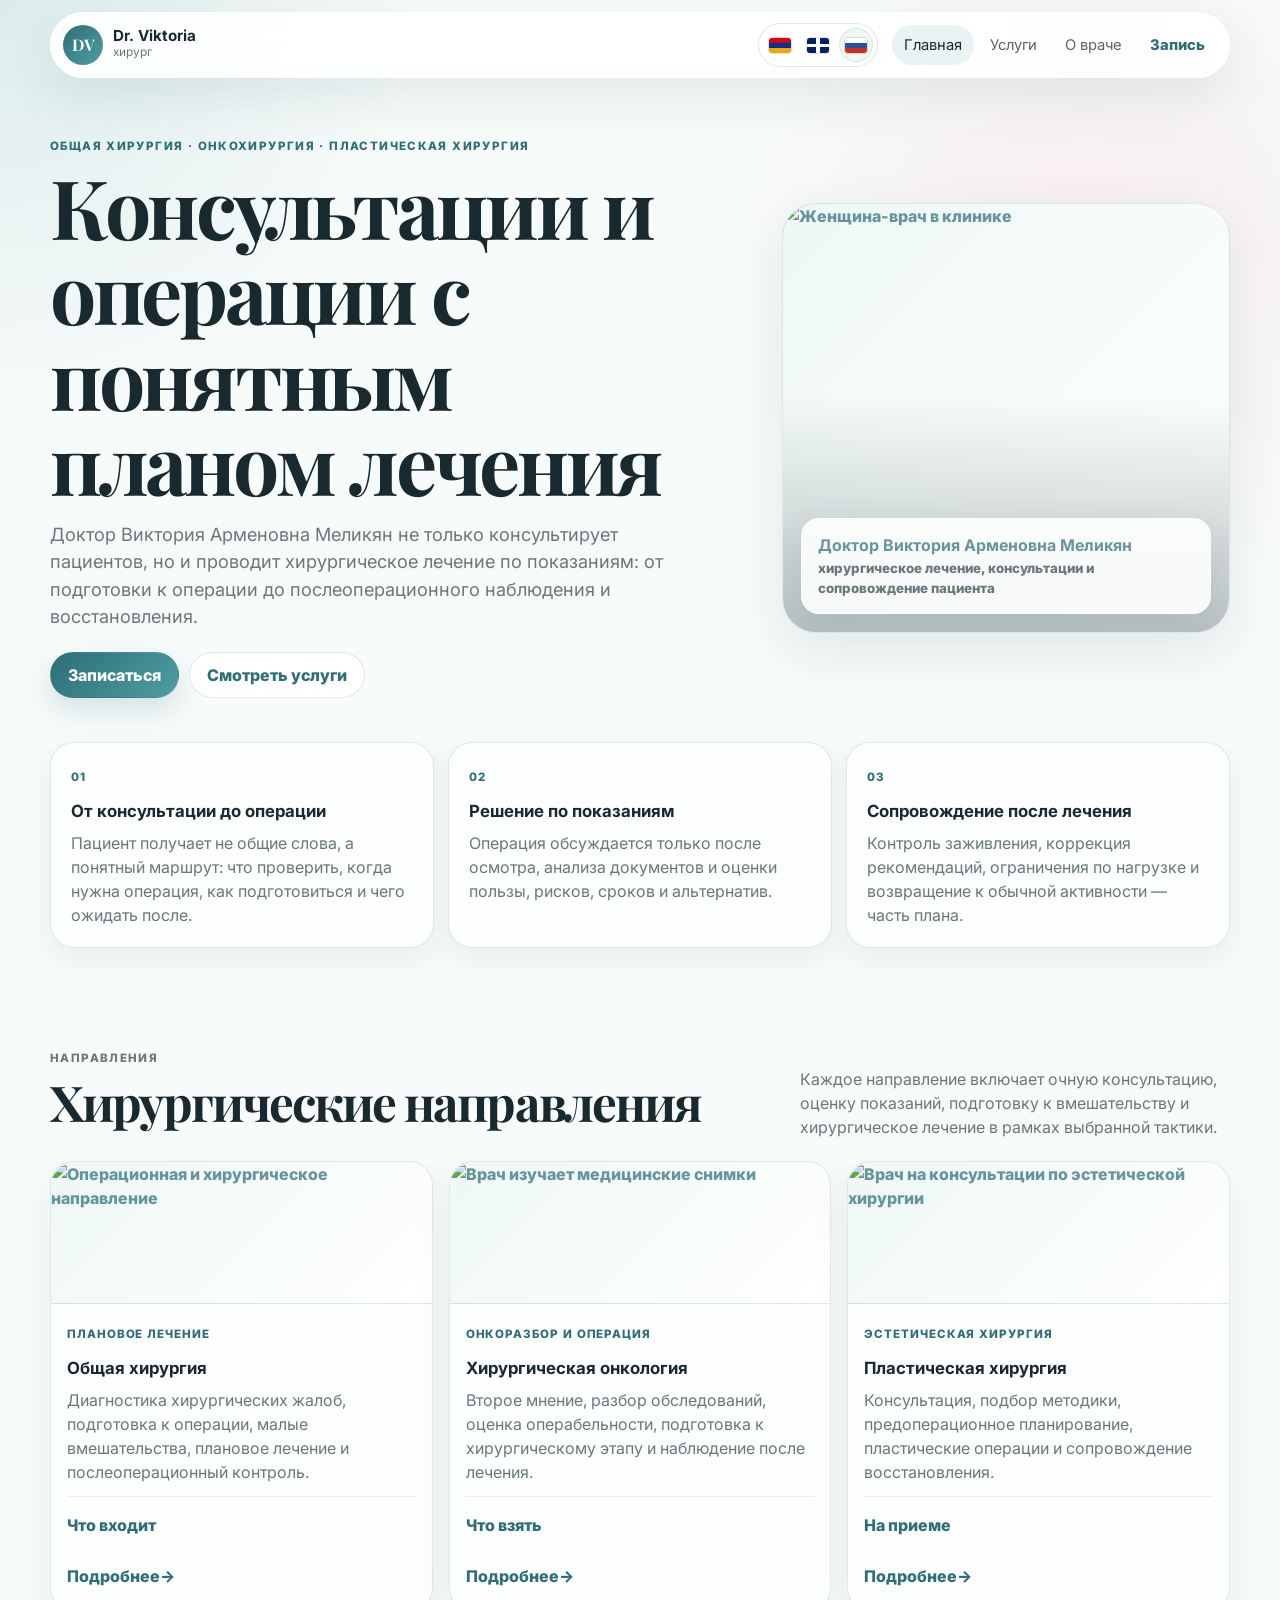
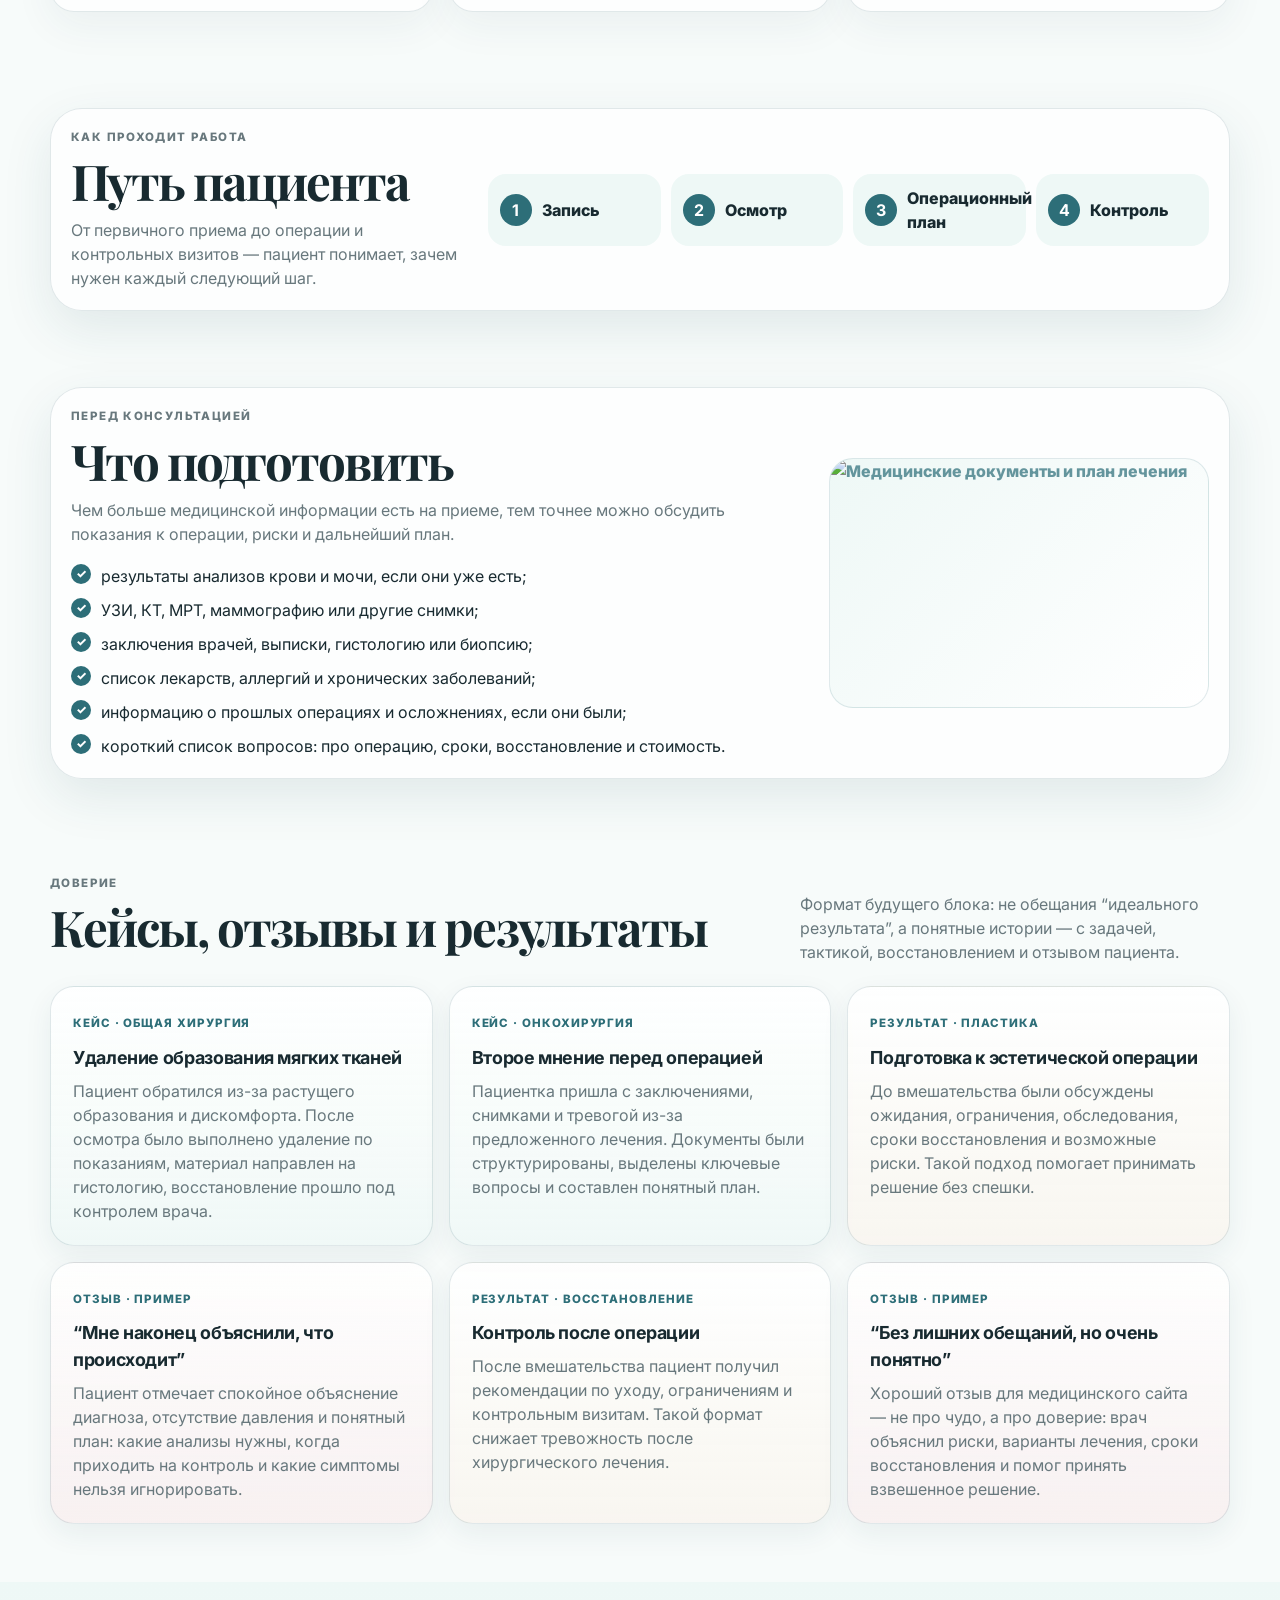
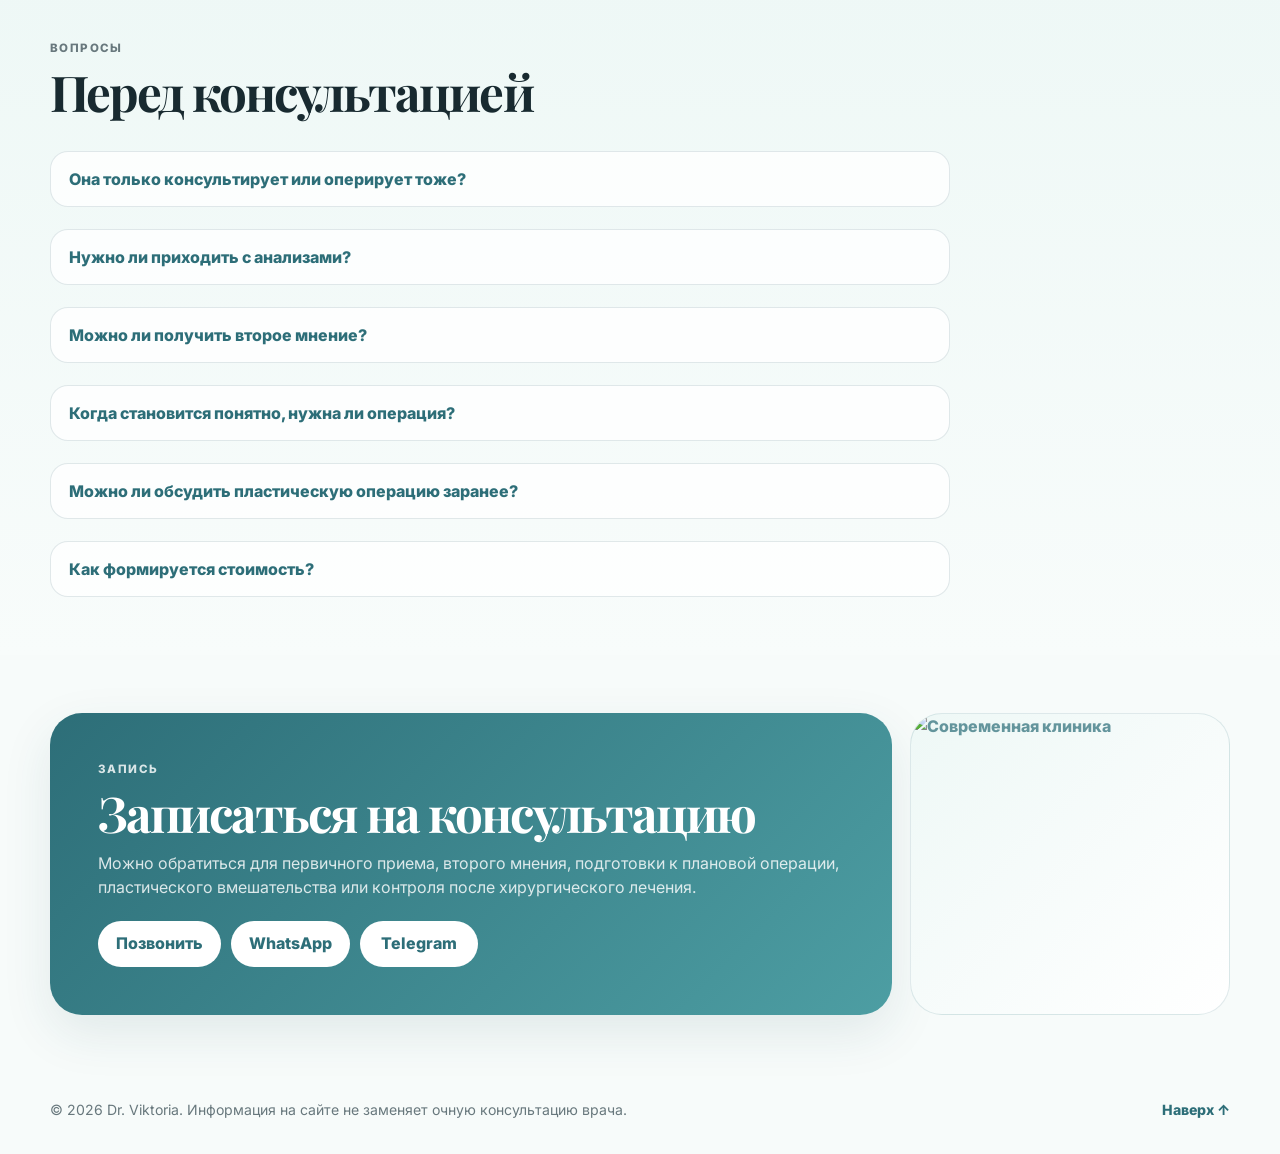
==== commit 2fd4a178: "Add proof section to homepage and refresh cache" ====
--- a/index.html
+++ b/index.html
@@ -9,7 +9,7 @@
     <link rel="preconnect" href="https://fonts.gstatic.com" crossorigin />
     <link rel="preconnect" href="https://images.unsplash.com" />
     <link href="https://fonts.googleapis.com/css2?family=Inter:wght@400;500;600;700;800&family=Playfair+Display:wght@600;700&display=swap" rel="stylesheet" />
-    <link rel="stylesheet" href="styles.css?v=10" />
+    <link rel="stylesheet" href="styles.css?v=11" />
   </head>
   <body>
     <header class="header">
@@ -53,147 +53,68 @@
 
       <section class="section container tight">
         <div class="trust-grid">
-          <article>
-            <span>01</span>
-            <h3>От консультации до операции</h3>
-            <p>Пациент получает не общие слова, а понятный маршрут: что проверить, когда нужна операция, как подготовиться и чего ожидать после.</p>
-          </article>
-          <article>
-            <span>02</span>
-            <h3>Решение по показаниям</h3>
-            <p>Операция обсуждается только после осмотра, анализа документов и оценки пользы, рисков, сроков и альтернатив.</p>
-          </article>
-          <article>
-            <span>03</span>
-            <h3>Сопровождение после лечения</h3>
-            <p>Контроль заживления, коррекция рекомендаций, ограничения по нагрузке и возвращение к обычной активности — часть плана.</p>
-          </article>
+          <article><span>01</span><h3>От консультации до операции</h3><p>Пациент получает не общие слова, а понятный маршрут: что проверить, когда нужна операция, как подготовиться и чего ожидать после.</p></article>
+          <article><span>02</span><h3>Решение по показаниям</h3><p>Операция обсуждается только после осмотра, анализа документов и оценки пользы, рисков, сроков и альтернатив.</p></article>
+          <article><span>03</span><h3>Сопровождение после лечения</h3><p>Контроль заживления, коррекция рекомендаций, ограничения по нагрузке и возвращение к обычной активности — часть плана.</p></article>
         </div>
       </section>
 
       <section class="section container">
         <div class="section-head split-head">
-          <div>
-            <p class="label">Направления</p>
-            <h2>Хирургические направления</h2>
-          </div>
+          <div><p class="label">Направления</p><h2>Хирургические направления</h2></div>
           <p>Каждое направление включает очную консультацию, оценку показаний, подготовку к вмешательству и хирургическое лечение в рамках выбранной тактики.</p>
         </div>
 
         <div class="cards three">
-          <article class="card service-preview">
-            <div class="thumb"><img src="https://images.unsplash.com/photo-1581595220892-b0739db3ba8c?auto=format&fit=crop&q=80&w=900" alt="Операционная и хирургическое направление" /></div>
-            <span class="service-tag">Плановое лечение</span>
-            <h3>Общая хирургия</h3>
-            <p>Диагностика хирургических жалоб, подготовка к операции, малые вмешательства, плановое лечение и послеоперационный контроль.</p>
-            <details>
-              <summary>Что входит</summary>
-              <p>На приеме врач разбирает жалобы, историю болезни, анализы и обследования. После осмотра пациент получает план: нужно ли дополнительное обследование, есть ли показания к операции, насколько срочно нужно действовать и как подготовиться к лечению.</p>
-            </details>
-            <a class="text-link" href="services.html#general">Подробнее</a>
-          </article>
-
-          <article class="card service-preview">
-            <div class="thumb"><img src="https://images.unsplash.com/photo-1579684385127-1ef15d508118?auto=format&fit=crop&q=80&w=900" alt="Врач изучает медицинские снимки" /></div>
-            <span class="service-tag">Онкоразбор и операция</span>
-            <h3>Хирургическая онкология</h3>
-            <p>Второе мнение, разбор обследований, оценка операбельности, подготовка к хирургическому этапу и наблюдение после лечения.</p>
-            <details>
-              <summary>Что взять</summary>
-              <p>Лучше принести заключения, результаты биопсии, КТ, МРТ, УЗИ, выписки и список вопросов. Врач помогает понять, что уже известно, каких данных не хватает и как хирургический этап сочетается с другими методами лечения.</p>
-            </details>
-            <a class="text-link" href="services.html#oncology">Подробнее</a>
-          </article>
-
-          <article class="card service-preview">
-            <div class="thumb"><img src="https://images.unsplash.com/photo-1612349317150-e413f6a5b16d?auto=format&fit=crop&q=80&w=900" alt="Врач на консультации по эстетической хирургии" /></div>
-            <span class="service-tag">Эстетическая хирургия</span>
-            <h3>Пластическая хирургия</h3>
-            <p>Консультация, подбор методики, предоперационное планирование, пластические операции и сопровождение восстановления.</p>
-            <details>
-              <summary>На приеме</summary>
-              <p>Врач обсуждает запрос пациента, медицинские ограничения и реалистичный результат. Объясняет возможные варианты операции, подготовку, анализы, риски и этапы восстановления.</p>
-            </details>
-            <a class="text-link" href="services.html#plastic">Подробнее</a>
-          </article>
+          <article class="card service-preview"><div class="thumb"><img src="https://images.unsplash.com/photo-1581595220892-b0739db3ba8c?auto=format&fit=crop&q=80&w=900" alt="Операционная и хирургическое направление" /></div><span class="service-tag">Плановое лечение</span><h3>Общая хирургия</h3><p>Диагностика хирургических жалоб, подготовка к операции, малые вмешательства, плановое лечение и послеоперационный контроль.</p><details><summary>Что входит</summary><p>На приеме врач разбирает жалобы, историю болезни, анализы и обследования. После осмотра пациент получает план: нужно ли дополнительное обследование, есть ли показания к операции, насколько срочно нужно действовать и как подготовиться к лечению.</p></details><a class="text-link" href="services.html#general">Подробнее</a></article>
+          <article class="card service-preview"><div class="thumb"><img src="https://images.unsplash.com/photo-1579684385127-1ef15d508118?auto=format&fit=crop&q=80&w=900" alt="Врач изучает медицинские снимки" /></div><span class="service-tag">Онкоразбор и операция</span><h3>Хирургическая онкология</h3><p>Второе мнение, разбор обследований, оценка операбельности, подготовка к хирургическому этапу и наблюдение после лечения.</p><details><summary>Что взять</summary><p>Лучше принести заключения, результаты биопсии, КТ, МРТ, УЗИ, выписки и список вопросов. Врач помогает понять, что уже известно, каких данных не хватает и как хирургический этап сочетается с другими методами лечения.</p></details><a class="text-link" href="services.html#oncology">Подробнее</a></article>
+          <article class="card service-preview"><div class="thumb"><img src="https://images.unsplash.com/photo-1612349317150-e413f6a5b16d?auto=format&fit=crop&q=80&w=900" alt="Врач на консультации по эстетической хирургии" /></div><span class="service-tag">Эстетическая хирургия</span><h3>Пластическая хирургия</h3><p>Консультация, подбор методики, предоперационное планирование, пластические операции и сопровождение восстановления.</p><details><summary>На приеме</summary><p>Врач обсуждает запрос пациента, медицинские ограничения и реалистичный результат. Объясняет возможные варианты операции, подготовку, анализы, риски и этапы восстановления.</p></details><a class="text-link" href="services.html#plastic">Подробнее</a></article>
         </div>
       </section>
 
       <section class="section container compact">
         <div class="process-card elevated">
-          <div>
-            <p class="label">Как проходит работа</p>
-            <h2>Путь пациента</h2>
-            <p>От первичного приема до операции и контрольных визитов — пациент понимает, зачем нужен каждый следующий шаг.</p>
-          </div>
-          <div class="steps">
-            <div class="step"><b>1</b><span>Запись</span></div>
-            <div class="step"><b>2</b><span>Осмотр</span></div>
-            <div class="step"><b>3</b><span>Операционный план</span></div>
-            <div class="step"><b>4</b><span>Контроль</span></div>
-          </div>
+          <div><p class="label">Как проходит работа</p><h2>Путь пациента</h2><p>От первичного приема до операции и контрольных визитов — пациент понимает, зачем нужен каждый следующий шаг.</p></div>
+          <div class="steps"><div class="step"><b>1</b><span>Запись</span></div><div class="step"><b>2</b><span>Осмотр</span></div><div class="step"><b>3</b><span>Операционный план</span></div><div class="step"><b>4</b><span>Контроль</span></div></div>
         </div>
       </section>
 
       <section class="section container compact" id="prepare">
         <div class="prepare-card">
           <div class="prepare-copy">
-            <p class="label">Перед консультацией</p>
-            <h2>Что подготовить</h2>
-            <p>Чем больше медицинской информации есть на приеме, тем точнее можно обсудить показания к операции, риски и дальнейший план.</p>
-            <ul class="check-list">
-              <li>результаты анализов крови и мочи, если они уже есть;</li>
-              <li>УЗИ, КТ, МРТ, маммографию или другие снимки;</li>
-              <li>заключения врачей, выписки, гистологию или биопсию;</li>
-              <li>список лекарств, аллергий и хронических заболеваний;</li>
-              <li>информацию о прошлых операциях и осложнениях, если они были;</li>
-              <li>короткий список вопросов: про операцию, сроки, восстановление и стоимость.</li>
-            </ul>
+            <p class="label">Перед консультацией</p><h2>Что подготовить</h2><p>Чем больше медицинской информации есть на приеме, тем точнее можно обсудить показания к операции, риски и дальнейший план.</p>
+            <ul class="check-list"><li>результаты анализов крови и мочи, если они уже есть;</li><li>УЗИ, КТ, МРТ, маммографию или другие снимки;</li><li>заключения врачей, выписки, гистологию или биопсию;</li><li>список лекарств, аллергий и хронических заболеваний;</li><li>информацию о прошлых операциях и осложнениях, если они были;</li><li>короткий список вопросов: про операцию, сроки, восстановление и стоимость.</li></ul>
           </div>
           <div class="image-slot prepare-image"><img src="https://images.unsplash.com/photo-1581093458791-9d42e370901d?auto=format&fit=crop&q=80&w=900" alt="Медицинские документы и план лечения" /></div>
         </div>
       </section>
 
-      <section class="section faq-section" id="faq">
-        <div class="container">
-          <div class="section-head">
-            <p class="label">Вопросы</p>
-            <h2>Перед консультацией</h2>
-          </div>
-          <div class="faq-list">
-            <details class="faq-item"><summary>Она только консультирует или оперирует тоже?</summary><p>На сайте речь идет не только о консультациях. Виктория Арменовна проводит хирургическое лечение по показаниям, а консультация нужна, чтобы безопасно определить тактику, объем операции и подготовку.</p></details>
-            <details class="faq-item"><summary>Нужно ли приходить с анализами?</summary><p>Если обследования уже есть, лучше взять их с собой. Если документов нет, врач после осмотра подскажет, какие исследования действительно нужны перед операцией или наблюдением.</p></details>
-            <details class="faq-item"><summary>Можно ли получить второе мнение?</summary><p>Да. Второе мнение полезно, если уже предложена операция, есть онкологический диагноз или пациент хочет спокойно понять последовательность лечения.</p></details>
-            <details class="faq-item"><summary>Когда становится понятно, нужна ли операция?</summary><p>Обычно после осмотра и анализа документов. Иногда для решения нужны дополнительные обследования, чтобы не делать вмешательство без достаточных показаний.</p></details>
-            <details class="faq-item"><summary>Можно ли обсудить пластическую операцию заранее?</summary><p>Да. На консультации обсуждаются желаемый результат, ограничения, возможная методика, анализы, риски, сроки восстановления и реалистичные ожидания.</p></details>
-            <details class="faq-item"><summary>Как формируется стоимость?</summary><p>Стоимость зависит от диагноза, объема вмешательства, клиники, анестезии, расходных материалов и количества контрольных визитов. Точный расчет возможен после очной оценки.</p></details>
-          </div>
+      <section class="section container">
+        <div class="section-head split-head">
+          <div><p class="label">Доверие</p><h2>Кейсы, отзывы и результаты</h2></div>
+          <p>Формат будущего блока: не обещания “идеального результата”, а понятные истории — с задачей, тактикой, восстановлением и отзывом пациента.</p>
+        </div>
+        <div class="proof-grid">
+          <article class="proof-card case-proof"><span>Кейс · общая хирургия</span><h3>Удаление образования мягких тканей</h3><p>Пациент обратился из-за растущего образования и дискомфорта. После осмотра было выполнено удаление по показаниям, материал направлен на гистологию, восстановление прошло под контролем врача.</p></article>
+          <article class="proof-card case-proof"><span>Кейс · онкохирургия</span><h3>Второе мнение перед операцией</h3><p>Пациентка пришла с заключениями, снимками и тревогой из-за предложенного лечения. Документы были структурированы, выделены ключевые вопросы и составлен понятный план.</p></article>
+          <article class="proof-card result-proof"><span>Результат · пластика</span><h3>Подготовка к эстетической операции</h3><p>До вмешательства были обсуждены ожидания, ограничения, обследования, сроки восстановления и возможные риски. Такой подход помогает принимать решение без спешки.</p></article>
+          <article class="proof-card review-proof"><span>Отзыв · пример</span><h3>“Мне наконец объяснили, что происходит”</h3><p>Пациент отмечает спокойное объяснение диагноза, отсутствие давления и понятный план: какие анализы нужны, когда приходить на контроль и какие симптомы нельзя игнорировать.</p></article>
+          <article class="proof-card result-proof"><span>Результат · восстановление</span><h3>Контроль после операции</h3><p>После вмешательства пациент получил рекомендации по уходу, ограничениям и контрольным визитам. Такой формат снижает тревожность после хирургического лечения.</p></article>
+          <article class="proof-card review-proof"><span>Отзыв · пример</span><h3>“Без лишних обещаний, но очень понятно”</h3><p>Хороший отзыв для медицинского сайта — не про чудо, а про доверие: врач объяснил риски, варианты лечения, сроки восстановления и помог принять взвешенное решение.</p></article>
         </div>
       </section>
 
-      <section class="section container" id="contacts">
-        <div class="contact-grid">
-          <div class="contact-card">
-            <p class="label">Запись</p>
-            <h2>Записаться на консультацию</h2>
-            <p>Можно обратиться для первичного приема, второго мнения, подготовки к плановой операции, пластического вмешательства или контроля после хирургического лечения.</p>
-            <div class="actions">
-              <a class="button light" href="tel:+000000000000" data-i18n="contact.call">Позвонить</a>
-              <a class="button light" href="https://wa.me/000000000000">WhatsApp</a>
-              <a class="button light" href="https://t.me/username">Telegram</a>
-            </div>
-          </div>
-          <div class="image-slot map-slot"><img src="https://images.unsplash.com/photo-1519494026892-80bbd2d6fd0d?auto=format&fit=crop&q=80&w=900" alt="Современная клиника" /></div>
+      <section class="section faq-section" id="faq">
+        <div class="container"><div class="section-head"><p class="label">Вопросы</p><h2>Перед консультацией</h2></div>
+          <div class="faq-list"><details class="faq-item"><summary>Она только консультирует или оперирует тоже?</summary><p>На сайте речь идет не только о консультациях. Виктория Арменовна проводит хирургическое лечение по показаниям, а консультация нужна, чтобы безопасно определить тактику, объем операции и подготовку.</p></details><details class="faq-item"><summary>Нужно ли приходить с анализами?</summary><p>Если обследования уже есть, лучше взять их с собой. Если документов нет, врач после осмотра подскажет, какие исследования действительно нужны перед операцией или наблюдением.</p></details><details class="faq-item"><summary>Можно ли получить второе мнение?</summary><p>Да. Второе мнение полезно, если уже предложена операция, есть онкологический диагноз или пациент хочет спокойно понять последовательность лечения.</p></details><details class="faq-item"><summary>Когда становится понятно, нужна ли операция?</summary><p>Обычно после осмотра и анализа документов. Иногда для решения нужны дополнительные обследования, чтобы не делать вмешательство без достаточных показаний.</p></details><details class="faq-item"><summary>Можно ли обсудить пластическую операцию заранее?</summary><p>Да. На консультации обсуждаются желаемый результат, ограничения, возможная методика, анализы, риски, сроки восстановления и реалистичные ожидания.</p></details><details class="faq-item"><summary>Как формируется стоимость?</summary><p>Стоимость зависит от диагноза, объема вмешательства, клиники, анестезии, расходных материалов и количества контрольных визитов. Точный расчет возможен после очной оценки.</p></details></div>
         </div>
       </section>
+
+      <section class="section container" id="contacts"><div class="contact-grid"><div class="contact-card"><p class="label">Запись</p><h2>Записаться на консультацию</h2><p>Можно обратиться для первичного приема, второго мнения, подготовки к плановой операции, пластического вмешательства или контроля после хирургического лечения.</p><div class="actions"><a class="button light" href="tel:+000000000000" data-i18n="contact.call">Позвонить</a><a class="button light" href="https://wa.me/000000000000">WhatsApp</a><a class="button light" href="https://t.me/username">Telegram</a></div></div><div class="image-slot map-slot"><img src="https://images.unsplash.com/photo-1519494026892-80bbd2d6fd0d?auto=format&fit=crop&q=80&w=900" alt="Современная клиника" /></div></div></section>
     </main>
 
-    <footer class="footer container">
-      <p>© <span id="year"></span> Dr. Viktoria. Информация на сайте не заменяет очную консультацию врача.</p>
-      <a href="#top" data-i18n="footer.top">Наверх ↑</a>
-    </footer>
-
+    <footer class="footer container"><p>© <span id="year"></span> Dr. Viktoria. Информация на сайте не заменяет очную консультацию врача.</p><a href="#top" data-i18n="footer.top">Наверх ↑</a></footer>
     <a class="mobile-booking" href="#contacts" data-i18n="common.book">Записаться</a>
-    <script src="script.js?v=10"></script>
+    <script src="script.js?v=11"></script>
   </body>
 </html>
--- a/styles.css
+++ b/styles.css
@@ -2,15 +2,12 @@
   --bg: #f7fbfa;
   --surface: #ffffff;
   --soft: #eef8f6;
-  --soft-2: #f4fbfa;
   --ink: #182a30;
   --muted: #68787d;
   --line: rgba(43, 94, 104, 0.14);
   --accent: #4d9ea3;
   --accent-dark: #2d6e78;
   --accent-ink: #164c55;
-  --blush: #f8e4e6;
-  --blue: #e4f2fb;
   --shadow: 0 18px 50px rgba(27, 74, 84, 0.10);
   --shadow-soft: 0 10px 28px rgba(27, 74, 84, 0.07);
   --radius: 24px;
@@ -24,17 +21,15 @@
   color: var(--ink);
   background:
     radial-gradient(circle at top left, rgba(77, 158, 163, 0.16), transparent 26rem),
-    radial-gradient(circle at 85% 6%, rgba(248, 228, 230, .75), transparent 22rem),
+    radial-gradient(circle at 85% 6%, rgba(248, 228, 230, .65), transparent 22rem),
     var(--bg);
   font-family: Inter, system-ui, -apple-system, BlinkMacSystemFont, "Segoe UI", sans-serif;
   line-height: 1.5;
-  text-rendering: optimizeLegibility;
 }
 a { color: inherit; text-decoration: none; }
 button, summary { font: inherit; }
 body.menu-open { overflow: hidden; }
 img { max-width: 100%; }
-
 .container { width: min(var(--max), calc(100% - 32px)); margin: 0 auto; }
 
 .header {
@@ -48,75 +43,40 @@
   width: min(var(--max), calc(100% - 32px));
   margin: 12px auto 0;
   padding: 10px 12px;
-  border: 1px solid rgba(255, 255, 255, 0.86);
+  border: 1px solid rgba(255,255,255,.86);
   border-radius: 999px;
-  background: rgba(255, 255, 255, 0.9);
+  background: rgba(255,255,255,.9);
   box-shadow: var(--shadow);
   backdrop-filter: blur(16px);
 }
 .brand { display: inline-flex; align-items: center; gap: 10px; min-width: max-content; }
 .brand-mark {
-  display: grid;
-  place-items: center;
-  width: 40px;
-  height: 40px;
-  border-radius: 50%;
-  color: #fff;
-  background: linear-gradient(135deg, var(--accent-dark), var(--accent));
-  font-family: "Playfair Display", Georgia, serif;
-  font-weight: 700;
+  display: grid; place-items: center; width: 40px; height: 40px; border-radius: 50%;
+  color: #fff; background: linear-gradient(135deg, var(--accent-dark), var(--accent));
+  font-family: "Playfair Display", Georgia, serif; font-weight: 700;
 }
 .brand strong, .brand small { display: block; }
-.brand strong { font-size: 0.95rem; line-height: 1.1; }
-.brand small { color: var(--muted); font-size: 0.74rem; }
-
-.language-switch {
-  justify-self: end;
-  display: inline-flex;
-  gap: 4px;
-  padding: 4px;
-  border: 1px solid var(--line);
-  border-radius: 999px;
-  background: rgba(255,255,255,.72);
-}
-.language-switch button {
-  display: grid;
-  place-items: center;
-  width: 34px;
-  height: 34px;
-  padding: 0;
-  border: 0;
-  border-radius: 999px;
-  background: transparent;
-  cursor: pointer;
-  font-size: 1.05rem;
-  line-height: 1;
-}
+.brand strong { font-size: .95rem; line-height: 1.1; }
+.brand small { color: var(--muted); font-size: .74rem; }
+.language-switch { justify-self: end; display: inline-flex; gap: 4px; padding: 4px; border: 1px solid var(--line); border-radius: 999px; background: rgba(255,255,255,.72); }
+.language-switch button { display: grid; place-items: center; width: 34px; height: 34px; padding: 0; border: 0; border-radius: 999px; background: transparent; cursor: pointer; }
 .language-switch button.active { background: var(--soft); box-shadow: inset 0 0 0 1px rgba(45,110,120,.12); }
-
+.flag { display: block; width: 22px; height: 15px; border-radius: 3px; box-shadow: 0 0 0 1px rgba(0,0,0,.12); overflow: hidden; }
+.flag-am { background: linear-gradient(to bottom, #d90012 0 33.3%, #0033a0 33.3% 66.6%, #f2a800 66.6%); }
+.flag-ru { background: linear-gradient(to bottom, #fff 0 33.3%, #1c57a7 33.3% 66.6%, #d52b1e 66.6%); }
+.flag-gb {
+  background:
+    linear-gradient(90deg, transparent 43%, #fff 43% 57%, transparent 57%),
+    linear-gradient(0deg, transparent 38%, #fff 38% 62%, transparent 62%),
+    linear-gradient(90deg, transparent 47%, #c8102e 47% 53%, transparent 53%),
+    linear-gradient(0deg, transparent 43%, #c8102e 43% 57%, transparent 57%),
+    #012169;
+}
 .nav { display: flex; align-items: center; justify-content: flex-end; gap: 4px; }
-.nav a {
-  display: inline-flex;
-  align-items: center;
-  justify-content: center;
-  min-height: 38px;
-  padding: 9px 12px;
-  border-radius: 999px;
-  color: rgba(24, 42, 48, 0.72);
-  font-size: 0.92rem;
-  white-space: nowrap;
-}
-.nav a:hover, .nav a.active { color: var(--ink); background: rgba(77, 158, 163, 0.12); }
+.nav a { display: inline-flex; align-items: center; justify-content: center; min-height: 38px; padding: 9px 12px; border-radius: 999px; color: rgba(24,42,48,.72); font-size: .92rem; white-space: nowrap; }
+.nav a:hover, .nav a.active { color: var(--ink); background: rgba(77,158,163,.12); }
 .nav-cta { color: var(--accent-dark) !important; font-weight: 800; }
-.menu-button {
-  display: none;
-  width: 42px;
-  height: 42px;
-  border: 0;
-  border-radius: 50%;
-  background: var(--accent-dark);
-  cursor: pointer;
-}
+.menu-button { display: none; width: 42px; height: 42px; border: 0; border-radius: 50%; background: var(--accent-dark); cursor: pointer; }
 .menu-button span { display: block; width: 18px; height: 2px; margin: 5px auto; border-radius: 999px; background: #fff; transition: transform .2s ease; }
 .menu-open .menu-button span:first-child { transform: translateY(3.5px) rotate(45deg); }
 .menu-open .menu-button span:last-child { transform: translateY(-3.5px) rotate(-45deg); }
@@ -127,99 +87,65 @@
 h2 { margin-bottom: 12px; font-size: clamp(2rem, 3.85vw, 3.65rem); }
 h3 { margin-bottom: 7px; font-size: 1.05rem; }
 p { margin-bottom: 0; }
-.label { margin: 0 0 9px; color: var(--accent-dark); font-size: 0.72rem; font-weight: 800; letter-spacing: 0.12em; text-transform: uppercase; }
-.lead, .card p, .wide-card p, .section-head p, .faq-item p, .contact-card p, .page-hero p, .trust-grid p, .prepare-card p, .process-card p { color: var(--muted); }
-.lead { max-width: 650px; font-size: clamp(1rem, 1.45vw, 1.14rem); }
+.label { margin: 0 0 9px; color: var(--accent-dark); font-size: .72rem; font-weight: 800; letter-spacing: .12em; text-transform: uppercase; }
+.lead, .card p, .section-head p, .faq-item p, .contact-card p, .page-hero p, .trust-grid p, .prepare-card p, .process-card p, .proof-card p { color: var(--muted); }
+.lead { max-width: 670px; font-size: clamp(1rem, 1.45vw, 1.14rem); }
 
 .section { padding: 58px 0; }
 .section.compact { padding: 38px 0; }
 .section.tight { padding: 16px 0 44px; }
 .section-head { margin-bottom: 22px; }
 .split-head { display: grid; grid-template-columns: minmax(0, 1fr) minmax(280px, 430px); gap: 22px; align-items: end; }
-
-.hero { display: grid; grid-template-columns: minmax(0, 1.05fr) minmax(330px, 0.68fr); gap: 40px; align-items: center; padding-top: 60px; padding-bottom: 28px; }
+.hero { display: grid; grid-template-columns: minmax(0, 1.05fr) minmax(330px, .68fr); gap: 40px; align-items: center; padding-top: 60px; padding-bottom: 28px; }
 .actions { display: flex; flex-wrap: wrap; gap: 10px; margin-top: 22px; }
-.button {
-  display: inline-flex;
-  align-items: center;
-  justify-content: center;
-  min-height: 46px;
-  min-width: 118px;
-  padding: 10px 17px;
-  border: 1px solid transparent;
-  border-radius: 999px;
-  font-weight: 800;
-  line-height: 1.1;
-  cursor: pointer;
-}
-.button.primary { color: #fff; background: linear-gradient(135deg, var(--accent-dark), var(--accent)); box-shadow: 0 12px 28px rgba(45, 110, 120, .18); }
-.button.secondary { color: var(--accent-dark); background: rgba(255, 255, 255, .82); border-color: var(--line); }
+.button { display: inline-flex; align-items: center; justify-content: center; min-height: 46px; min-width: 118px; padding: 10px 17px; border: 1px solid transparent; border-radius: 999px; font-weight: 800; line-height: 1.1; cursor: pointer; }
+.button.primary { color: #fff; background: linear-gradient(135deg, var(--accent-dark), var(--accent)); box-shadow: 0 12px 28px rgba(45,110,120,.18); }
+.button.secondary { color: var(--accent-dark); background: rgba(255,255,255,.82); border-color: var(--line); }
 .button.light { color: var(--accent-dark); background: #fff; }
-.button:hover, .text-link:hover, .filter-btn:hover, .language-switch button:hover { transform: translateY(-1px); }
-
-.chips { display: flex; flex-wrap: wrap; gap: 8px; margin-top: 18px; }
-.chips span { padding: 7px 10px; border: 1px solid var(--line); border-radius: 999px; color: var(--accent-dark); background: rgba(255, 255, 255, .68); font-size: .82rem; font-weight: 800; }
-.hero-facts { display: grid; grid-template-columns: repeat(3, minmax(0, 1fr)); gap: 10px; margin-top: 18px; max-width: 690px; }
-.hero-facts div { padding: 13px; border: 1px solid var(--line); border-radius: 18px; background: rgba(255,255,255,.68); box-shadow: var(--shadow-soft); }
-.hero-facts strong, .hero-facts span { display: block; }
-.hero-facts strong { color: var(--accent-ink); font-size: .92rem; margin-bottom: 3px; }
-.hero-facts span { color: var(--muted); font-size: .78rem; line-height: 1.35; }
-
-.photo-card, .image-slot, .thumb, .doc-thumb { display: grid; place-items: center; border: 1px dashed rgba(45, 110, 120, .22); color: rgba(45, 110, 120, .72); background: linear-gradient(135deg, var(--soft), #ffffff); font-weight: 800; overflow: hidden; }
+
+.photo-card, .image-slot, .thumb, .doc-thumb { display: grid; place-items: center; border: 1px solid rgba(45,110,120,.14); color: rgba(45,110,120,.72); background: linear-gradient(135deg, var(--soft), #fff); font-weight: 800; overflow: hidden; }
 .photo-card img, .image-slot img, .thumb img, .doc-thumb img { width: 100%; height: 100%; object-fit: cover; display: block; }
-.photo-card { position: relative; min-height: 430px; border-radius: 34px; box-shadow: var(--shadow); border-style: solid; }
-.photo-card::after { content: ""; position: absolute; inset: 0; background: linear-gradient(180deg, transparent 45%, rgba(12, 37, 43, .28)); pointer-events: none; }
-.photo-note { position: absolute; z-index: 1; left: 18px; right: 18px; bottom: 18px; padding: 14px 16px; border: 1px solid rgba(255,255,255,.75); border-radius: 18px; background: rgba(255,255,255,.88); box-shadow: 0 12px 34px rgba(27, 74, 84, .10); backdrop-filter: blur(14px); }
+.photo-card { position: relative; min-height: 430px; border-radius: 34px; box-shadow: var(--shadow); }
+.photo-card::after { content: ""; position: absolute; inset: 0; background: linear-gradient(180deg, transparent 45%, rgba(12,37,43,.28)); pointer-events: none; }
+.photo-note { position: absolute; z-index: 1; left: 18px; right: 18px; bottom: 18px; padding: 14px 16px; border: 1px solid rgba(255,255,255,.75); border-radius: 18px; background: rgba(255,255,255,.88); box-shadow: 0 12px 34px rgba(27,74,84,.10); backdrop-filter: blur(14px); }
 .photo-note strong, .photo-note small { display: block; }
 .photo-note small { color: var(--muted); margin-top: 2px; }
 
 .trust-grid { display: grid; grid-template-columns: repeat(3, minmax(0, 1fr)); gap: 14px; }
 .trust-grid article { padding: 20px; border: 1px solid var(--line); border-radius: var(--radius); background: rgba(255,255,255,.72); box-shadow: var(--shadow-soft); }
-.trust-grid span { display: inline-flex; margin-bottom: 16px; color: var(--accent-dark); font-size: .76rem; font-weight: 800; letter-spacing: .12em; }
-.trust-grid h3 { font-size: 1.08rem; }
-
+.trust-grid span, .proof-card span, .service-tag { display: inline-flex; margin-bottom: 12px; color: var(--accent-dark); font-size: .72rem; font-weight: 800; letter-spacing: .08em; text-transform: uppercase; }
 .cards { display: grid; gap: 16px; }
 .cards.three { grid-template-columns: repeat(3, minmax(0, 1fr)); }
 .cards.four { grid-template-columns: repeat(4, minmax(0, 1fr)); }
-.card { padding: 16px; border: 1px solid var(--line); border-radius: var(--radius); background: rgba(255,255,255,.78); box-shadow: 0 14px 40px rgba(27, 74, 84, .06); transition: transform .2s ease, box-shadow .2s ease; }
-.card:hover { transform: translateY(-2px); box-shadow: 0 18px 44px rgba(27, 74, 84, .10); }
-.thumb { height: 132px; margin: -16px -16px 16px; border-width: 0 0 1px 0; border-style: solid; border-color: var(--line); border-radius: var(--radius) var(--radius) 0 0; }
-
+.card { padding: 16px; border: 1px solid var(--line); border-radius: var(--radius); background: rgba(255,255,255,.78); box-shadow: 0 14px 40px rgba(27,74,84,.06); transition: transform .2s ease, box-shadow .2s ease; }
+.card:hover { transform: translateY(-2px); box-shadow: 0 18px 44px rgba(27,74,84,.10); }
+.thumb { height: 142px; margin: -16px -16px 16px; border-width: 0 0 1px 0; border-style: solid; border-color: var(--line); border-radius: var(--radius) var(--radius) 0 0; }
 details { margin-top: 12px; border-top: 1px solid rgba(43,94,104,.09); padding-top: 10px; }
 summary { min-height: 36px; display: flex; align-items: center; cursor: pointer; color: var(--accent-dark); font-weight: 800; }
 details p { margin-top: 8px; color: var(--muted); font-size: .92rem; }
-.text-link { display: inline-flex; align-items: center; min-height: 38px; margin-top: 14px; color: var(--accent-dark); font-weight: 800; transition: transform .2s ease; }
+.text-link { display: inline-flex; align-items: center; min-height: 38px; margin-top: 14px; color: var(--accent-dark); font-weight: 800; }
 .text-link::after { content: " →"; }
-
-.process-card { display: grid; grid-template-columns: minmax(230px, .55fr) minmax(0, 1fr); gap: 18px; align-items: center; padding: 20px; border: 1px solid var(--line); border-radius: 30px; background: rgba(255,255,255,.76); }
-.elevated { box-shadow: var(--shadow); }
+.process-card, .prepare-card, .wide-card { display: grid; grid-template-columns: minmax(0, 1fr) 380px; gap: 20px; align-items: center; padding: 20px; border: 1px solid var(--line); border-radius: 32px; background: rgba(255,255,255,.78); box-shadow: var(--shadow); }
+.process-card { grid-template-columns: minmax(230px, .55fr) minmax(0, 1fr); }
 .steps { display: grid; grid-template-columns: repeat(4, minmax(0, 1fr)); gap: 10px; }
 .step { display: flex; align-items: center; gap: 10px; min-height: 64px; padding: 12px; border-radius: 18px; background: var(--soft); }
 .step b { display: grid; place-items: center; flex: 0 0 32px; width: 32px; height: 32px; border-radius: 50%; color: #fff; background: var(--accent-dark); }
 .step span { font-weight: 800; }
-
-.wide-card, .prepare-card { display: grid; grid-template-columns: minmax(0, 1fr) 320px; gap: 20px; align-items: center; padding: 20px; border: 1px solid var(--line); border-radius: 32px; background: rgba(255,255,255,.78); box-shadow: var(--shadow); }
-.wide-card .image-slot, .prepare-image { min-height: 230px; border-radius: 24px; border-style: solid; }
-.wide-card p { max-width: 560px; margin-bottom: 18px; }
-.prepare-card { grid-template-columns: minmax(0, 1fr) 380px; }
-.prepare-copy { padding: 6px; }
+.prepare-image, .wide-card .image-slot { min-height: 250px; border-radius: 24px; }
 .check-list { display: grid; gap: 10px; margin: 18px 0 0; padding: 0; list-style: none; }
 .check-list li { position: relative; padding-left: 30px; color: var(--ink); }
 .check-list li::before { content: "✓"; position: absolute; left: 0; top: 0; display: grid; place-items: center; width: 20px; height: 20px; border-radius: 50%; color: #fff; background: var(--accent-dark); font-size: .76rem; font-weight: 800; }
-
 .faq-section, .muted-block { background: linear-gradient(180deg, var(--soft), #f8fcfb); }
-.faq-list { display: grid; gap: 10px; max-width: 850px; }
+.faq-list { display: grid; gap: 10px; max-width: 900px; }
 .faq-item { padding: 0; border: 1px solid var(--line); border-radius: 18px; background: rgba(255,255,255,.78); overflow: hidden; }
 .faq-item summary { min-height: 54px; padding: 0 18px; }
 .faq-item p { margin: 0; padding: 0 18px 18px; }
-
 .contact-grid { display: grid; grid-template-columns: minmax(0, 1fr) 320px; gap: 18px; }
 .contact-card { padding: clamp(26px, 5vw, 48px); border-radius: 32px; color: #fff; background: linear-gradient(135deg, var(--accent-dark), var(--accent)); box-shadow: var(--shadow); }
 .contact-card .label, .contact-card p { color: rgba(255,255,255,.82); }
-.map-slot { min-height: 280px; border-radius: 32px; border-style: solid; }
-
+.map-slot { min-height: 280px; border-radius: 32px; }
 .page-hero { display: grid; grid-template-columns: minmax(0, 1fr) 330px; gap: 28px; align-items: center; padding-top: 64px; padding-bottom: 32px; }
-.page-visual { min-height: 250px; border-radius: 30px; border-style: solid; }
+.page-visual { min-height: 250px; border-radius: 30px; }
 .filters { display: flex; flex-wrap: wrap; gap: 8px; margin-bottom: 22px; }
 .filter-btn { min-height: 42px; padding: 9px 13px; border: 1px solid var(--line); border-radius: 999px; color: var(--accent-dark); background: rgba(255,255,255,.82); cursor: pointer; font-weight: 800; line-height: 1; }
 .filter-btn.active { color: #fff; background: var(--accent-dark); }
@@ -227,7 +153,12 @@
 .catalog-grid { margin-bottom: 28px; }
 .catalog-card.is-hidden { display: none; }
 .doc-thumb { height: 102px; margin-bottom: 12px; border-radius: 16px; }
-
+.proof-grid { display: grid; grid-template-columns: repeat(3, minmax(0, 1fr)); gap: 16px; }
+.proof-card { min-height: 240px; padding: 22px; border: 1px solid var(--line); border-radius: var(--radius); background: rgba(255,255,255,.78); box-shadow: var(--shadow-soft); }
+.proof-card h3 { font-family: Inter, system-ui, sans-serif; letter-spacing: -0.02em; font-size: 1.12rem; }
+.case-proof { background: linear-gradient(180deg, rgba(255,255,255,.86), rgba(238,248,246,.76)); }
+.result-proof { background: linear-gradient(180deg, rgba(255,255,255,.86), rgba(248,244,238,.8)); }
+.review-proof { background: linear-gradient(180deg, rgba(255,255,255,.86), rgba(248,228,230,.45)); }
 .footer { display: flex; justify-content: space-between; gap: 18px; padding: 26px 0 34px; color: var(--muted); font-size: .88rem; }
 .footer p { margin: 0; }
 .footer a { color: var(--accent-dark); font-weight: 800; }
@@ -236,22 +167,21 @@
 @media (min-width: 1400px) {
   :root { --max: 1240px; }
   .photo-card { min-height: 470px; }
-  .thumb { height: 150px; }
-}
-
+  .thumb { height: 155px; }
+}
 @media (max-width: 980px) {
   .header { grid-template-columns: auto auto auto; }
   .hero, .page-hero, .wide-card, .prepare-card, .contact-grid, .process-card, .split-head { grid-template-columns: 1fr; }
-  .cards.three, .cards.four { grid-template-columns: repeat(2, minmax(0, 1fr)); }
-  .steps, .hero-facts, .trust-grid { grid-template-columns: repeat(2, minmax(0, 1fr)); }
-}
-
+  .cards.three, .cards.four, .proof-grid { grid-template-columns: repeat(2, minmax(0, 1fr)); }
+  .steps, .trust-grid { grid-template-columns: repeat(2, minmax(0, 1fr)); }
+}
 @media (max-width: 760px) {
   .container, .header, .footer { width: min(100% - 22px, var(--max)); }
   .header { top: 8px; margin-top: 8px; padding: 8px 10px; gap: 8px; }
   .menu-button { display: block; }
   .language-switch { justify-self: end; }
   .language-switch button { width: 32px; height: 32px; }
+  .flag { width: 21px; height: 14px; }
   .nav { position: fixed; inset: 64px 11px auto; display: none; flex-direction: column; align-items: stretch; padding: 10px; border: 1px solid var(--line); border-radius: 20px; background: rgba(255,255,255,.98); box-shadow: var(--shadow); }
   .menu-open .nav { display: flex; }
   .nav a { justify-content: flex-start; min-height: 44px; padding: 13px 14px; }
@@ -263,29 +193,27 @@
   .section.tight { padding: 10px 0 34px; }
   .hero { padding-top: 34px; padding-bottom: 24px; gap: 22px; }
   .actions .button { flex: 1 1 150px; }
-  .chips { display: grid; grid-template-columns: repeat(3, 1fr); }
-  .chips span { text-align: center; justify-content: center; font-size: .74rem; }
-  .hero-facts, .trust-grid, .cards.three, .cards.four, .steps { grid-template-columns: 1fr; }
-  .hero-facts div, .trust-grid article { padding: 14px; }
+  .trust-grid, .cards.three, .cards.four, .steps, .proof-grid { grid-template-columns: 1fr; }
   .photo-card { min-height: 300px; border-radius: 26px; }
   .photo-note { left: 14px; right: 14px; bottom: 14px; }
-  .thumb { height: 122px; }
+  .thumb { height: 128px; }
   .step { min-height: 52px; }
-  .wide-card, .prepare-card { padding: 15px; border-radius: 24px; }
-  .wide-card .image-slot, .prepare-image { min-height: 170px; }
+  .wide-card, .prepare-card, .process-card { padding: 15px; border-radius: 24px; }
+  .prepare-image, .wide-card .image-slot { min-height: 180px; }
   .page-hero { padding-top: 38px; padding-bottom: 22px; }
   .page-visual { min-height: 190px; }
   .map-slot { min-height: 190px; }
+  .proof-card { min-height: unset; }
   .footer { flex-direction: column; align-items: flex-start; padding-bottom: 86px; }
   .mobile-booking { position: fixed; left: 12px; right: 12px; bottom: 12px; z-index: 25; display: flex; align-items: center; justify-content: center; min-height: 52px; border-radius: 999px; color: #fff; background: linear-gradient(135deg, var(--accent-dark), var(--accent)); box-shadow: 0 14px 34px rgba(27,74,84,.2); font-weight: 800; }
 }
-
 @media (max-width: 460px) {
   .brand-mark { width: 36px; height: 36px; }
   .brand strong { font-size: .84rem; }
   .brand small { font-size: .68rem; }
   .menu-button { width: 38px; height: 38px; }
   .language-switch { gap: 2px; padding: 3px; }
-  .language-switch button { width: 29px; height: 29px; font-size: .95rem; }
+  .language-switch button { width: 29px; height: 29px; }
+  .flag { width: 19px; height: 13px; }
   .actions .button { flex-basis: 100%; }
 }
